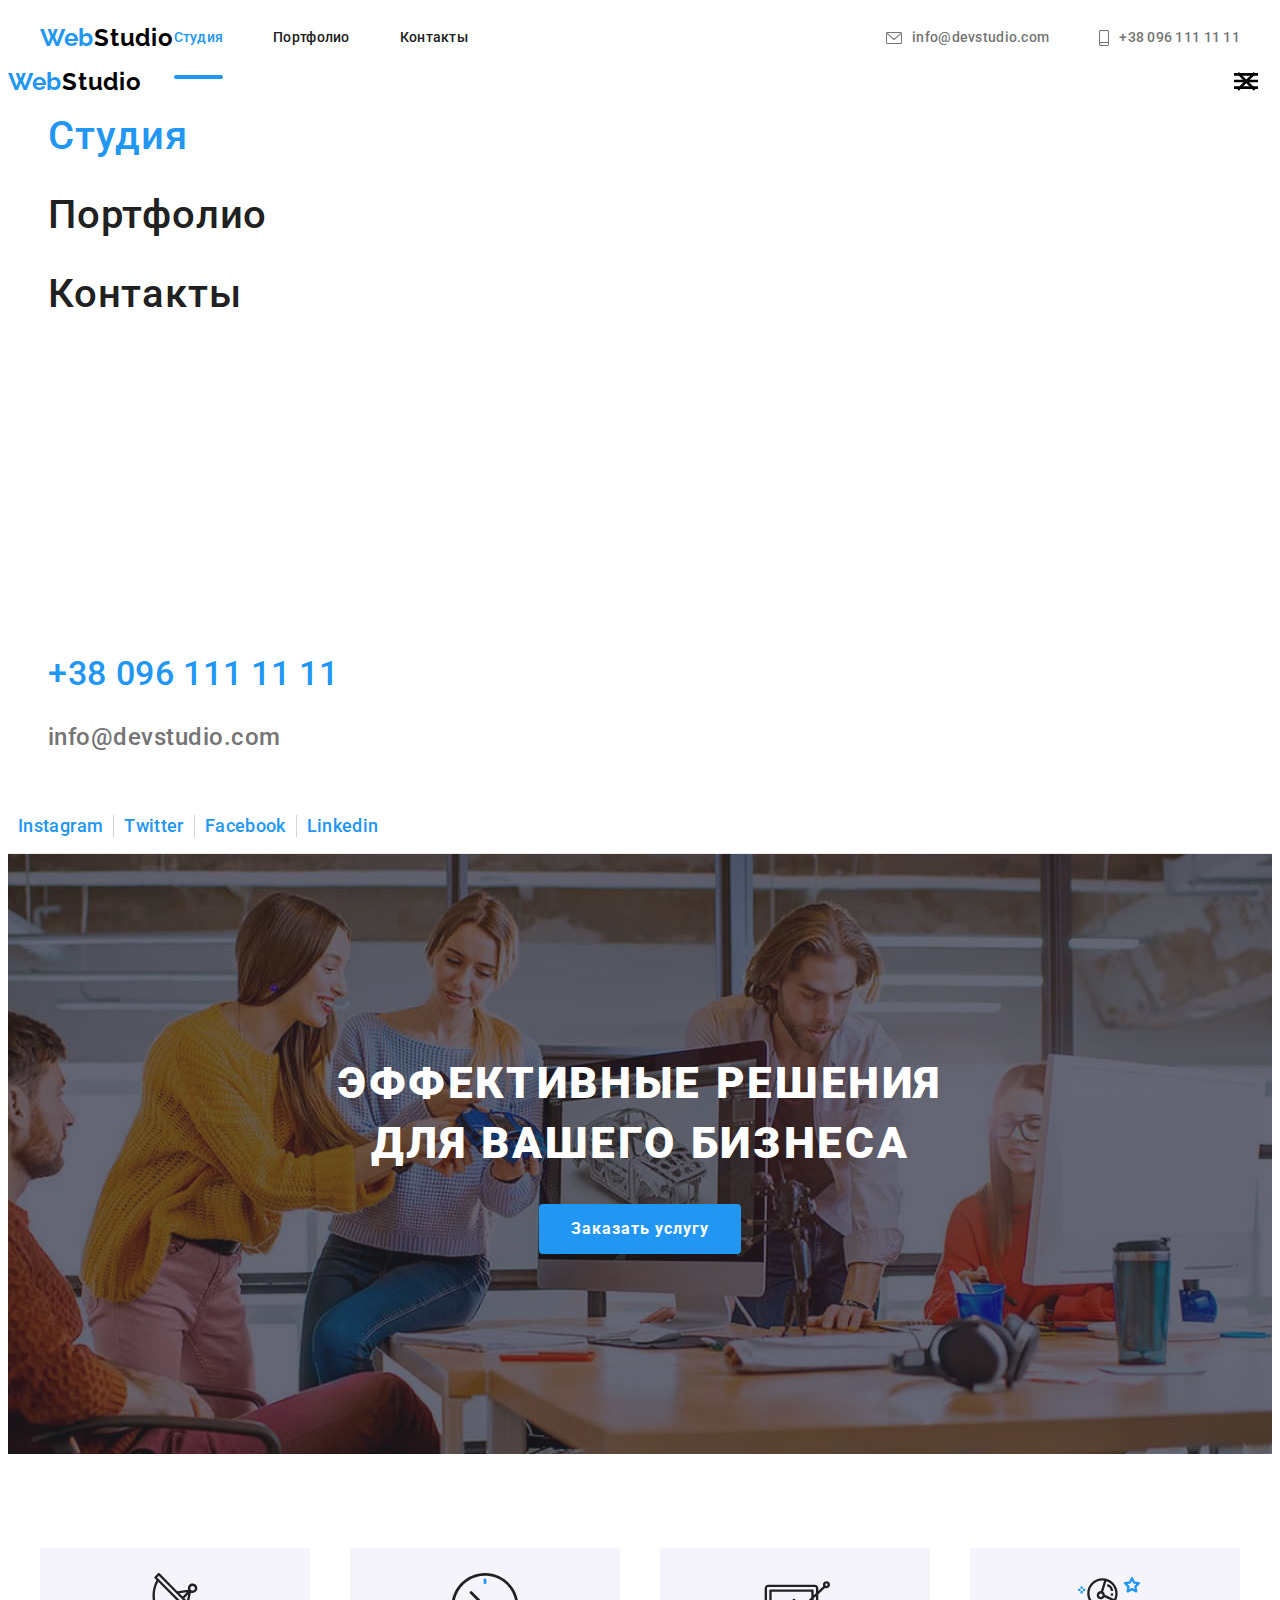
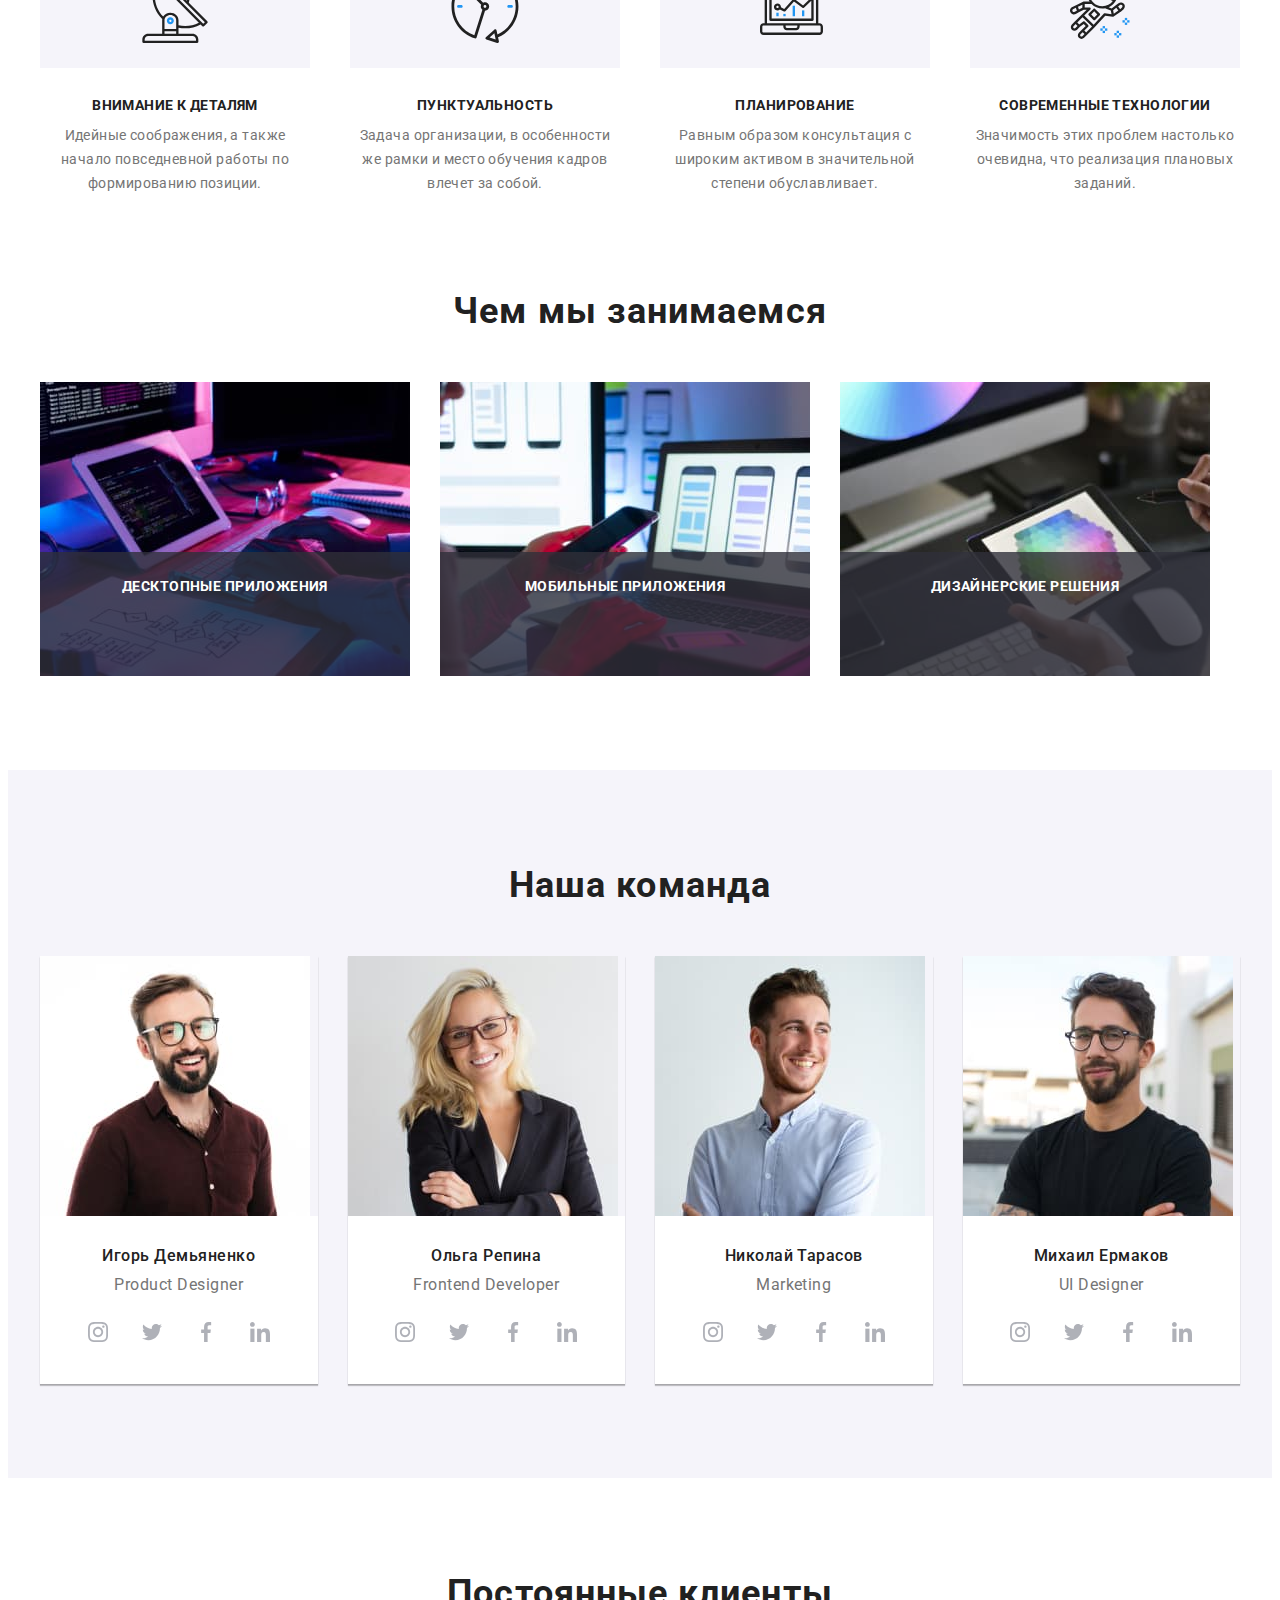
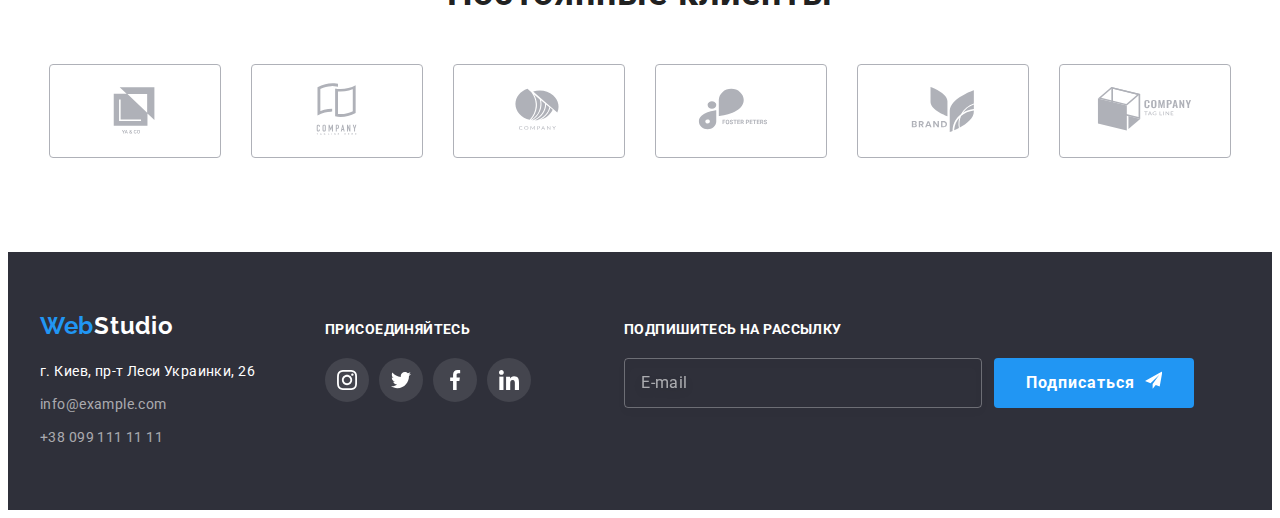
==== index.html @ 6a5a4534 "pravki" ====
<!DOCTYPE html>
<html lang="ru">

<head>
  <meta charset="UTF-8">
  <meta http-equiv="X-UA-Compatible" content="IE=edge">
  <meta name="viewport" content="width=device-width, initial-scale=1.0">
  <title>Document</title>
  <link rel="preconnect" href="https://fonts.googleapis.com">
  <link rel="preconnect" href="https://fonts.gstatic.com" crossorigin>
  <link href="https://fonts.googleapis.com/css2?family=Raleway:wght@700&family=Roboto:wght@400;500;700;900&display=swap"
    rel="stylesheet">
  <link rel="stylesheet" href="https://cdnjs.cloudflare.com/ajax/libs/modern-normalize/1.1.0/modern-normalize.min.css"
    integrity="sha512-wpPYUAdjBVSE4KJnH1VR1HeZfpl1ub8YT/NKx4PuQ5NmX2tKuGu6U/JRp5y+Y8XG2tV+wKQpNHVUX03MfMFn9Q=="
    crossorigin="anonymous" referrerpolicy="no-referrer" />
  <link rel="stylesheet" href="./css/main.min.css">
</head>

<body>
  <header>
    <div class="conteiner header-conteiner">
      <nav class="header-nav">
        <a class="logo" href="">Web<span class="logo--dark">Studio</span></a>
        <ul class="header-nav__list">
          <li><a class="header-nav__link header-nav__link--current" href="">Студия</a></li>
          <li><a class="header-nav__link" href="./portfolio.html">Портфолио</a></li>
          <li><a class="header-nav__link" href="">Контакты</a></li>
        </ul>
      </nav>
        <div class="header-contact">
          <ul class="header-contact__list">
            <li class="header-contact__item">
              <a class="header-contact__link" href="mailto:info@devstudio.com">
                <svg class="header-contact__icon" width= "16" height= "12">
                  <use href="./images/icons.svg#icon-envelope" width="16"></use>
                </svg>
                info@devstudio.com</a>
            </li>
            <li class="header-contact__item">       
              <a class="header-contact__link" href="+380961111111">
                <svg class="header-contact__icon" width="10" height="16">
                  <use href="./images/icons.svg#icon-smartphone"></use>
                </svg>
                +38 096 111 11 11</a>
            </li>
          </ul>
        </div>  
    </div>
    <div class="mobile-header">
      <a class="logo" href="">Web<span class="logo--dark">Studio</span></a>
      <button type="button" class="mobile-header__btn">
        <svg class="mobile-header__icon" width= "40" heigth= "40">
          <use href="./images/icons.svg#icon-menu_40px"></use>
          <use href="./images/icons.svg#icon-close_40px"></use>
        </svg>
      </button>
    </div>
    <div class="mobile-nav">
        <ul class="mobile-nav__list">
          <li><a class="mobile-nav__link mobile-nav__link--current" href="">Студия</a></li>
          <li><a class="mobile-nav__link" href="./portfolio.html">Портфолио</a></li>
          <li><a class="mobile-nav__link" href="">Контакты</a></li>
        </ul>
        <div class="mobile-header-contact">
          <ul class="mobile-header-contact__list">
            <li class="mobile-header-contact__item">
              <a class="mobile-header-contact__link--tel" href="+380961111111">
                +38 096 111 11 11</a>
            </li>
            <li class="mobile-header-contact__item">
              <a class="mobile-header-contact__link--mail" href="mailto:info@devstudio.com">
                info@devstudio.com</a>
            </li>
            
          </ul>
        </div>
        <div class="mobile-header-socials">
          <ul class="mobile-header-socials__list">
            <li class="mobile-header-socials__item">Instagram</li>
            <li class="mobile-header-socials__item">Twitter</li>
            <li class="mobile-header-socials__item">Facebook</li>
            <li class="mobile-header-socials__item">Linkedin</li>
          </ul>
        </div>
    </div>
    
  </header>
  
  <main>
    <section class="hero">
      <div class="conteiner hero-conteiner">
        <h1 class="hero-conteiner__titele">Эффективные решения<br /> для вашего бизнеса</h1>
        <button type="button" class="hero-conteiner__btn btn" data-modal-open>Заказать услугу</button>
      </div>
    </section>
    <section class="section features">
      <h2 class="title features__title">Наши главные особенности</h2>
      <div class="conteiner features-conteiner">  
        <ul class="features__list">
          <li class="features__item">
            <div class="features-wrap">
              <svg class="features-wrap__icon">
                <use href="./images/icons.svg#icon-antenna"></use>
              </svg>
            </div>
            <h3 class="features-wrap__title">Внимание к деталям</h3>
            <p class="features-wrap__text">Идейные соображения, а также начало повседневной работы по формированию позиции.
            </p>
          </li>
          <li class="features__item">
            <div class="features-wrap">
              <svg class="features-wrap__icon">
                <use href="./images/icons.svg#icon-clock"></use>
              </svg>
            </div>
            <h3 class="features-wrap__title">Пунктуальность</h3>
            <p class="features-wrap__text">Задача организации, в особенности же рамки и место обучения кадров влечет за
              собой.</p>
          </li>
          <li class="features__item">
            <div class="features-wrap">
              <svg class="features-wrap__icon">
                <use href="./images/icons.svg#icon-diagram"></use>
              </svg>
            </div>
            <h3 class="features-wrap__title">Планирование</h3>
            <p class="features-wrap__text">Равным образом консультация с широким активом в значительной степени
              обуславливает.</p>
          </li>
          <li class="features__item">
            <div class="features-wrap">
              <svg class="features-wrap__icon">
                <use href="./images/icons.svg#icon-astronaut"></use>
              </svg>
            </div>
            <h3 class="features-wrap__title">Современные технологии</h3>
            <p class="features-wrap__text">Значимость этих проблем настолько очевидна, что реализация плановых заданий.</p>
          </li>
        </ul>
      </div>
    </section>
    <section class="section our-work">
      <div class="conteiner">
        <h2 class="our-work__title">Чем мы занимаемся</h2>
        <ul class="our-work__list">
          <li class="our-work__item">
            <div class="our-work__wrap">
              <img src="./images/What-are-we-doing1.jpg" alt="пишет код" width="370" height="294">
              <p class="our-work__text">десктопные приложения</p>
            </div>
          </li>
          <li class="our-work__item">
            <div class="our-work__wrap">
              <img src="./images/What-are-we-doing2.jpg" alt="сидит за ноутбуком с телефоном в руке" width="370"
                height="294">
              <p class="our-work__text">мобильные приложения</p>
            </div>
          </li>
          <li class="our-work__item">
            <div class="our-work__wrap">
              <img src="./images/What-are-we-doing3.jpg" alt="работает на планшете" width="370" height="294">
              <p class="our-work__text">дизайнерские решения</p>
            </div>
          </li>
        </ul>
      </div>
    </section>
    <section class="section our-team">
      <div class="conteiner">
        <h2 class="our-team__title">Наша команда</h2>
        <ul class="our-team__list">
          <li class="our-team__item">
            <img src="./images/our_team/igor.jpg" alt="фото игоря" width="270" height="260">
            <div class="our-team__card-text">
              <h3 class="our-team__name">Игорь Демьяненко</h3>
              <p lang="en" class="our-team__proffetions">Product Designer</p>
              <ul class="socials">
                <li class="socials__item">
                  <a href="" class="socials__link">
                    <svg class="socials__icon">
                      <use href="./images/icons.svg#icon-instagram"></use>
                    </svg>
                  </a>
                </li>
                <li class="socials__item">
                  <a href="" class="socials__link">
                    <svg class="socials__icon">
                      <use href="./images/icons.svg#icon-twitter"></use>
                    </svg>
                  </a>
                </li>
                <li class="socials__item">
                  <a href="" class="socials__link">
                    <svg class="socials__icon">
                      <use href="./images/icons.svg#icon-facebook"></use>
                    </svg>
                  </a>
                </li>
                <li class="socials__item">
                  <a href="" class="socials__link">
                    <svg class="socials__icon">
                      <use href="./images/icons.svg#icon-linkedin-1"></use>
                    </svg>
                  </a>
                </li>
              </ul>
            </div> 
          </li>
          <li class="our-team__item">
            <img src="./images/our_team/olga.jpg" alt="фото ольги" width="270" height="260">
            <div class="our-team__card-text">
              <h3 class="our-team__name">Ольга Репина</h3>
              <p lang="en" class="our-team__proffetions">Frontend Developer</p>
              <ul class="socials">
                <li class="socials__item">
                  <a href="" class="socials__link">
                    <svg class="socials__icon">
                      <use href="./images/icons.svg#icon-instagram"></use>
                    </svg>
                  </a>
                </li>
                <li class="socials__item">
                  <a href="" class="socials__link">
                    <svg class="socials__icon">
                      <use href="./images/icons.svg#icon-twitter"></use>
                    </svg>
                  </a>
                </li>
                <li class="socials__item">
                  <a href="" class="socials__link">
                    <svg class="socials__icon">
                      <use href="./images/icons.svg#icon-facebook"></use>
                    </svg>
                  </a>
                </li>
                <li class="socials__item">
                  <a href="" class="socials__link">
                    <svg class="socials__icon">
                      <use href="./images/icons.svg#icon-linkedin-1"></use>
                    </svg>
                  </a>
                </li>
              </ul>
            </div>      
          </li>
          <li class="our-team__item">
            <img src="./images/our_team/nikolay.jpg" alt="фото николая" width="270" height="260">
            <div class="our-team__card-text">
              <h3 class="our-team__name">Николай Тарасов</h3>
              <p lang="en" class="our-team__proffetions">Marketing</p>
              <ul class="socials">
                <li class="socials__item">
                  <a href="" class="socials__link">
                    <svg class="socials__icon">
                      <use href="./images/icons.svg#icon-instagram"></use>
                    </svg>
                  </a>
                </li>
                <li class="socials__item">
                  <a href="" class="socials__link">
                    <svg class="socials__icon">
                      <use href="./images/icons.svg#icon-twitter"></use>
                    </svg>
                  </a>
                </li>
                <li class="socials__item">
                  <a href="" class="socials__link">
                    <svg class="socials__icon">
                      <use href="./images/icons.svg#icon-facebook"></use>
                    </svg>
                  </a>
                </li>
                <li class="socials__item">
                  <a href="" class="socials__link">
                    <svg class="socials__icon">
                      <use href="./images/icons.svg#icon-linkedin-1"></use>
                    </svg>
                  </a>
                </li>
              </ul>
            </div>           
          </li>
          <li class="our-team__item">
            <img src="./images/our_team/mihail.jpg" alt="фото михаила" width="270" height="260">
            <div class="our-team__card-text"><h3 class="our-team__name">Михаил Ермаков</h3>
            <p lang="en" class="our-team__proffetions">UI Designer</p>
            <ul class="socials">
              <li class="socials__item">
                <a href="" class="socials__link">
                  <svg class="socials__icon">
                    <use href="./images/icons.svg#icon-instagram"></use>
                  </svg>
                </a>
              </li>
              <li class="socials__item">
                <a href="" class="socials__link">
                  <svg class="socials__icon">
                    <use href="./images/icons.svg#icon-twitter"></use>
                  </svg>
                </a>
              </li>
              <li class="socials__item">
                <a href="" class="socials__link">
                  <svg class="socials__icon">
                    <use href="./images/icons.svg#icon-facebook"></use>
                  </svg>
                </a>
              </li>
              <li class="socials__item">
                <a href="" class="socials__link">
                  <svg class="socials__icon">
                    <use href="./images/icons.svg#icon-linkedin-1"></use>
                  </svg>
                </a>
              </li>
            </ul>
          </div>
          </li>
        </ul>
      </div>
    </section>
    <section class="section clients">
      <div class="conteiner clients-conteiner">
        <h2 class="clients__title">Постоянные клиенты</h2>
        <ul class="clients__list">
          <li class="clients__item">
            <a href="" class="clients__link">              
                <svg class="clients__icon">
                  <use href="./images/icons.svg#icon-customer-1"></use>
                </svg>              
            </a>
          </li>
          <li class="clients__item">
            <a href="" class="clients__link">              
                <svg class="clients__icon">
                  <use href="./images/icons.svg#icon-customer-2"></use>
                </svg>             
            </a>
          </li>
          <li class="clients__item">
            <a href="" class="clients__link">             
                <svg class="clients__icon">
                  <use href="./images/icons.svg#icon-customer-3"></use>
                </svg>             
            </a>
          </li>
          <li class="clients__item">
            <a href="" class="clients__link">              
                <svg class="clients__icon">
                  <use href="./images/icons.svg#icon-customer-4"></use>
                </svg>            
            </a>
          </li>
          <li class="clients__item">
            <a href="" class="clients__link">            
                <svg class="clients__icon">
                  <use href="./images/icons.svg#icon-customer-5"></use>
                </svg>             
            </a>
          </li>
          <li class="clients__item">
            <a href="" class="clients__link">            
                <svg class="clients__icon">
                  <use href="./images/icons.svg#icon-customer-6"></use>
                </svg>
            </a>
          </li>
        </ul>
      </div>
    </section>
  </main>
  <footer>
    <div class="conteiner footer-conteiner">
      <div class="footer-nav">
        <a class="logo" href="">Web<span class="logo--light">Studio</span></a>
        <address class="address">
          <ul class="address__list">
            <li><a class="address__link" href="https://goo.gl/maps/uUomb9TQHdd4bi6o7">г. Киев, пр-т Леси Украинки, 26</a>
            </li>
            <li><a class="address__contact-link" href="mailto:info@example.com">info@example.com</a></li>
            <li><a class="address__contact-link" href="+380991111111">+38 099 111 11 11</a></li>
          </ul>
        </address>
      </div>
      <div class="socials-wrap">
        <p class="footer-title">присоединяйтесь</p>
        <ul class="socials socials--dark">
          <li class="socials__item">
            <a href="" class="socials__link socials__link--dark">
              <svg class="socials__icon">
                <use href="./images/icons.svg#icon-instagram"></use>
              </svg>
            </a>
          </li>
          <li class="socials__item">
            <a href="" class="socials__link socials__link--dark">
              <svg class="socials__icon">
                <use href="./images/icons.svg#icon-twitter"></use>
              </svg>
            </a>
          </li>
          <li class="socials__item">
            <a href="" class="socials__link socials__link--dark">
              <svg class="socials__icon">
                <use href="./images/icons.svg#icon-facebook"></use>
              </svg>
            </a>
          </li>
          <li class="socials__item">
            <a href="" class="socials__link socials__link--dark">
              <svg class="socials__icon">
                <use href="./images/icons.svg#icon-linkedin-1"></use>
              </svg>
            </a>
          </li>
        </ul>
      </div>
      <form class="footer-form">
        <div class="footer-form__field">
          <label for="user-footer-email" class="footer-form__title footer-title">подпишитесь на рассылку</label>
          <input type="email" name="user-footer-email" id="user-footer-email" class="footer-form__input" placeholder="E-mail">
        </div>
        <button type="submit" class="footer-btn btn">
          <span class="footer-btn__title">Подписаться</span>
          <svg class="footer-btn__icon" width= "24" height= "24">
            <use href="./images/icons.svg#icon-icon-send"></use>
          </svg>
        </button>
      </form>
    </div>
  </footer>
  <div class="backdrop is-hidden" data-modal>
    <div class="modal">
      <button class="button modal-close" data-modal-close>
        <svg class="modal-close__icon" width= "18" height= "18">
          <use href="./images/icons.svg#icon-close"></use>
        </svg>
      </button>
      <form class="modal-form">
        <p class="modal-form__title">Оставьте свои данные, мы вам перезвоним</p>
        <ul class="modal-form__list">
          <li class="modal-form__item">
            <label  for="user-name" class="modal-form__label">Имя</label>
            <div class="modal-form__wrap">
              <input type="text" name="user-name" id="user-name" class="modal-form__input">
              <svg class="modal-form__icon" width="18" height="18">
                <use href="./images/icons.svg#icon-person-black-18dp-1"></use>
              </svg>
            </div>
          </li>
          <li class="modal-form__item">
            <label for="user-tel" class="modal-form__label">Телефон</label>
            <div class="modal-form__wrap">
            <input type="tel" name="user-tel" id="user-tel" class="modal-form__input">
            <svg class="modal-form__icon" width="18" height="18">
              <use href="./images/icons.svg#icon-phone-black-18dp-1"></use>
            </svg>
            </div>
          </li>
          <li class="modal-form__item">
            <label for="user-email" class="modal-form__label">Почта</label>
            <div class="modal-form__wrap">
            <input type="email" name="user-email" id="user-email" class="modal-form__input">
            <svg class="modal-form__icon" width="18" height="18">
              <use href="./images/icons.svg#icon-email-black-18dp-1"></use>
            </svg>
            </div>
          </li>
        </ul>
        <label class="modal-form__label modal-form__coment">
          Комментарий
          <textarea name="form-coment" class="modal-form__text" placeholder="Введите текст"></textarea>
        </label>
        <div class="modal-checkbox">
          <input type="checkbox" class="modal-checkbox__check" id="modal-check" name="modal-check">
          <label for="modal-check" class="modal-checkbox__label">
            <span>
              <svg class="modal-checkbox__icon" width="16" height="15">
                <use href="./images/icons.svg#icon-check"></use>
              </svg>
            </span>
            Соглашаюсь с рассылкой и принимаю 
              <a href="" class="modal-checkbox__link">Условия договора</a>
          </label>
        </div>
        <button type="submit" class="modal-btn btn">Отправить</button>
      </form>
    </div>
  </div>
  <script src="./js/modal.js"></script>
</body>

</html>
---- css/main.min.css ----
:root{--body-backgr-color: #ffffff;--basic-text-color: #757575;--secondary-text-color: #ffffff;--main-title-color: #ffffff;--basic-title-color: #212121;--secondary-titele-color: #000000;--accent-color: #2196f3;--header-link-color: #212121;--header-hover-color: #2196f3;--header-logo-color: #000000;--header-contact-color: #757575;--header-backgr-color: #ffffff;--btn-color: #f5f4fa;--btn-text-color: #212121;--btn--backgr-color: #2196f3;--secondary-btn-color: #ffffff;--footer-logo-accent-color: #ffffff;--footer-backgr-color: #2f303a;--footer-address-color: #ffffff;--footer-contact-color: rgba(255, 255, 255, 0.6);--hero-backgr-color: #2f303a;--our-team-backgr-color: #f5f4fa;--our-team-cards-backgr-color: #ffffff;--primary--link-color: #ffffff;--features-icon-bg-color: #f5f4fa;--clients-color: #afb1b8;--cubic: cubic-bezier(0.4, 0, 0.2, 1);--anim-duration: 250ms;--modal-bg-color: #ffffff}p,h1,h2,h3,h4,h5,h6{margin:0}ul{margin:0;padding:0}button{cursor:pointer}img{display:block}ul{list-style:none}a{text-decoration:none}body{font-family:"Roboto", sans-serif;font-size:14px;letter-spacing:00.03em;color:var(--basic-text-color);background-color:var(--body-backgr-color)}.section{padding-top:94px;padding-bottom:94px}.conteiner{width:1200px;padding-left:15px;padding-right:15px;margin:0 auto;text-align:center}header{background-color:var(--header-backgr-color);padding-top:16px;padding-bottom:16px;border-bottom:1px solid #ececec}@media screen and (min-widht: 768px){header{padding-top:26px;padding-bottom:26px}}@media screen and (min-widht: 1200px){header{padding-top:24px;padding-bottom:25px}}.header-conteiner{display:flex;align-items:center;justify-content:space-between}@media screen and (max-width: 767px){.header-conteiner{display:none}}.header-nav{display:flex}.header-contact{display:flex}.header-contact__list{display:flex}.header-nav__list{display:flex;align-items:center}.header-nav__list :not(:last-child){margin-right:50px}.header-nav__link{font-style:inherit;font-weight:500;font-size:14px;line-height:1.14;letter-spacing:.02em;vertical-align:Top;color:var(--header-link-color);transition:color var(--anim-duration) var(--cubic)}.header-nav__link:hover,.header-nav__link:focus{color:var(--header-hover-color)}.header-nav__link--current{position:relative;color:var(--accent-color)}.header-nav__link--current::after{content:"";position:absolute;left:0;bottom:-34px;width:100%;height:4px;border-radius:2px;background-color:var(--accent-color)}.header-contact__list :not(:last-child){margin-right:50px}.header-contact__item{color:var(--header-contact-color)}.header-contact__item:focus,.header-contact__item:hover{color:var(--header-hover-color)}.header-contact__link{display:flex;align-items:center;justify-content:center;cursor:pointer;font-style:inherit;font-weight:500;font-size:14px;line-height:1.14;letter-spacing:.02em;color:inherit;transition:color var(--anim-duration) var(--cubic)}.header-contact__link+.header-contact__link{margin-right:50px}.header-contact__icon{margin-right:10px;fill:currentColor}.btn{min-width:200px;height:50px;border-radius:4px;border:none;padding:10px 32px;text-align:center;font-family:inherit;font-weight:700;font-size:16px;line-height:1.87;display:flex;letter-spacing:0.06em;color:var(--secondary-btn-color);background-color:var(--btn--backgr-color);cursor:pointer}.hero{align-items:center;text-align:center;background-color:var(--hero-backgr-color);background-image:linear-gradient(rgba(47,48,58,0.4), rgba(47,48,58,0.4)),url(../images/hero-bg.jpg);background-repeat:no-repeat;background-position:center;background-size:cover;padding-top:200px;padding-bottom:200px;max-width:1600px;height:auto;margin:0 auto}.hero-conteiner__titele{font-weight:900;font-size:44px;line-height:1.36;letter-spacing:.06em;text-transform:uppercase;color:var(--main-title-color);margin-bottom:30px}.hero-conteiner__btn{margin:0 auto}.features-conteiner{padding-bottom:0}.features-wrap{width:270px;height:120px;display:flex;align-items:center;justify-content:center;margin-bottom:30px;background-color:var(--features-icon-bg-color)}.features-wrap__icon{width:70px;height:70px}.features__title{display:none}.features__list{display:flex;justify-content:space-between}.features__item{width:270px}.features__item:not(:last-child){margin-right:30px}.conteiner .features-wrap__title{font-weight:700;font-size:14px;line-height:1.14;letter-spacing:.03em;text-transform:uppercase;color:var(--basic-title-color);margin-bottom:10px}.features-wrap__text{font-size:14px;line-height:1.71;letter-spacing:.03em;color:var(--basic-text-color)}.our-work{padding-top:0}@media screen and (max-width: 1199px){.our-work{display:none}}.our-work__list{display:flex}.our-work__item+.our-work__item{margin-left:30px}.our-work__wrap{position:relative}.our-work__text{position:absolute;bottom:0;width:100%;min-height:70px;padding:27px 0;text-align:center;background-color:rgba(47,48,58,0.8);font-weight:700;font-size:14px;line-height:1.14;letter-spacing:.03em;text-transform:uppercase;color:var(--secondary-text-color)}.our-work__title{font-weight:700;font-size:36px;line-height:1.17;letter-spacing:.03em;text-align:center;color:var(--basic-title-color);margin-bottom:50px}.our-team{background-color:var(--our-team-backgr-color)}.our-team__title{font-weight:700;font-size:36px;line-height:1.17;letter-spacing:.03em;text-align:center;color:var(--basic-title-color);margin-bottom:50px}.our-team__list{display:flex}.our-team__item{flex-basis:calc((100% - 90px) / 4);box-shadow:0 2px 1px 0 rgba(0,0,0,0.2),0 1px 1px 0 rgba(0,0,0,0.14)}.our-team__item:not(:last-child){margin-right:30px}.our-team__name{font-weight:500;font-size:16px;line-height:1.19;letter-spacing:.03em;text-align:center;color:var(--basic-title-color);margin-bottom:10px}.our-team__proffetions{margin-bottom:16px;font-size:16px;line-height:1.19;letter-spacing:.03em;text-align:center;color:var(--basic-text-color)}.our-team__card-text{background-color:var(--our-team-cards-backgr-color);padding-top:30px;padding-bottom:30px}.socials{display:flex;justify-content:center}.socials__link{width:44px;height:44px;color:#afb1b8;border-radius:50%;display:flex;align-items:center;justify-content:center;transition:color var(--anim-duration) var(--cubic),background-color var(--anim-duration) var(--cubic)}.socials__link:focus,.socials__link:hover{color:var(--primary--link-color);background-color:var(--accent-color)}.socials__item+.socials__item{margin-left:10px}.socials__icon{width:20px;height:20px;fill:currentColor}.socials--dark{width:206px;height:80px;margin-right:93px}.socials__link--dark{color:var(--footer-address-color);background-color:rgba(255,255,255,0.1)}.clients-conteiner{text-align:center}.clients__title{margin-bottom:50px;font-family:Roboto;font-style:normal;font-weight:700;font-size:36px;line-height:1.17;letter-spacing:.03em;text-align:center;color:var(--basic-title-color)}.clients__list{display:flex;justify-content:center;align-items:center}.clients__item{width:170px;height:92px;border:1px solid var(--clients-color);border-radius:4px;display:flex;justify-content:center;align-items:center;color:var(--clients-color);transition:color var(--anim-duration) var(--cubic),border var(--anim-duration) var(--cubic)}.clients__item+.clients__item{margin-left:30px}.clients__item:focus,.clients__item:hover{color:var(--accent-color);border:1px solid var(--accent-color)}.clients__link{color:inherit}.clients__icon{width:106px;height:60px;fill:currentColor}footer{background:var(--footer-backgr-color);padding-top:60px;padding-bottom:60px}.footer-conteiner{display:flex;align-items:baseline;text-align:start}.footer-nav{margin-right:70px}.address{margin-top:20px;font-style:normal}.address__contact-link{display:inline-block;margin-top:9px;font-style:inherit;font-size:14px;line-height:1.71;letter-spacing:.03em;color:var(--footer-contact-color)}.address__link{font-family:inherit;font-style:normal;font-size:14px;line-height:1.71;letter-spacing:.03em;color:var(--footer-address-color)}.footer-title{margin-bottom:20px;font-weight:700;font-size:14px;line-height:1.14;letter-spacing:.03em;text-transform:uppercase;color:var(--footer-address-color)}.footer-form{display:flex;width:570px;height:86px}.footer-form__field{margin-right:12px}.footer-form__title{display:block}.footer-form__input{width:358px;height:50px;padding-left:16px;border:1px solid rgba(255,255,255,0.3);box-sizing:border-box;filter:drop-shadow(0px 4px 4px rgba(0,0,0,0.15));border-radius:4px;color:var(--secondary-text-color);background-color:inherit}.footer-form__input::placeholder{font-family:Roboto;font-style:normal;font-weight:400;font-size:16px;line-height:1.25;letter-spacing:.03em;color:rgba(255,255,255,0.6)}.footer-btn{margin-top:36px}.footer-btn__title{margin-right:10px}.portfolio__title{display:none}.portfolio-filtr{display:flex;justify-content:center;margin-right:-8px;margin-bottom:50px}.portfolio-filtr__btn{margin-right:8px;padding:6px 22px;border-radius:4px;border:none;font-style:inherit;font-weight:500;font-size:16px;line-height:1.62;letter-spacing:.03em;text-align:center;color:var(--btn-text-color);background-color:var(--btn-color);cursor:pointer;transition:color var(--anim-duration) var(--cubic),background-color var(--anim-duration) var(--cubic),box-shadow var(--anim-duration) var(--cubic)}.portfolio-filtr__btn:focus,.portfolio-filtr__btn:hover{color:var(--secondary-btn-color);background-color:var(--accent-color);box-shadow:0 2px 2px 0 rgba(0,0,0,0.12),0 1px 2px 0 rgba(0,0,0,0.08)}.portfolio-list{display:flex;flex-wrap:wrap;margin-bottom:-30px;width:inherit}.portfolio-card{width:calc(100% / 3 - 30px);margin-right:30px;margin-bottom:30px}.portfolio-card:nth-child(3n){margin-right:0}.portfolio-card:focus .portfolio-card__overlay-text,.portfolio-card:hover .portfolio-card__overlay-text{transform:translateY(0)}.portfolio-card__img{display:block;transition:box-shadow var(--anim-duration) var(--cubic)}.portfolio-card__img:hover,.portfolio-card__img:focus{box-shadow:0 4px 4px 0 rgba(0,0,0,0.25)}.portfolio-card__overlay{position:relative;overflow:hidden}.portfolio-card__overlay-text{position:absolute;top:0;left:0;transform:translateY(100%);transition:transform var(--anim-duration) var(--cubic);width:100%;height:100%;padding:63px 24px;font-size:18px;line-height:1.56;letter-spacing:.03em;color:var(--secondary-text-color);background-color:rgba(33,150,243,0.9)}.portfolio-card__text{padding:20px 24px;border-left:1px solid #eeeeee;border-right:1px solid #eeeeee;border-bottom:1px solid #eeeeee}.portfolio-card__title{display:inline-block;font-weight:700;font-size:18px;line-height:2;letter-spacing:.06em;color:var(--basic-title-color);margin-bottom:4px}.portfolio-card__filtrvalue{font-size:16px;line-height:1.87;letter-spacing:.03em;color:var(--basic-text-color)}.backdrop{position:fixed;top:0;transition:transform var(--anim-duration) var(--cubic),opacity var(--anim-duration) var(--cubic),visibility var(--anim-duration) var(--cubic);width:100vw;height:100vh;background-color:rgba(0,0,0,0.2)}.backdrop.is-hidden .modal{transform:translate(-50%, -50%) scale(1.2);opacity:0}.modal{position:absolute;top:50%;left:50%;transform:translate(-50%, -50%) scale(1);padding:40px;opacity:1;width:528px;background-color:var(--modal-bg-color);border-radius:4px;text-shadow:0 1px 3px 0 rgba(0,0,0,0.12),0 4px 4px 0 rgba(0,0,0,0.25)}.modal-close{position:absolute;top:8px;right:8px;display:flex;width:30px;height:30px;align-items:center;border-radius:50%;border:1px solid rgba(0,0,0,0.1);background-color:transparent}.is-hidden{opacity:0;pointer-events:none;visibility:hidden}.modal-form{display:flex;flex-direction:column;width:100%;align-items:center;transition:background-color 2000ms var(--cubic);transition:border-color 2000ms var(--cubic)}.modal-form__title{margin-bottom:12px;font-weight:700;font-size:20px;line-height:1.15;letter-spacing:.03em;color:var(--basic-title-color)}.modal-form__item{display:flex;flex-direction:column;margin-bottom:10px;width:448px}.modal-form__label{margin-bottom:4px;font-size:12px;line-height:1.17;letter-spacing:.01em;color:#757575}.modal-form__wrap{position:relative}.modal-form__input{outline:none;width:100%;height:40px;padding-left:42px;border:1px solid rgba(33,33,33,0.2);border-radius:4px;transition:border-color var(--anim-duration) var(--cubic)}.modal-form__input:focus{border:1px solid var(--accent-color)}.modal-form__icon{position:absolute;top:50%;left:12px;transform:translateY(-50%);transition:fill var(--anim-duration) var(--cubic)}.modal-form__input:focus+.modal-form__icon{fill:var(--accent-color)}.modal-form__coment{display:flex;flex-direction:column;margin-bottom:20px;width:100%;height:138px;resize:none}.modal-form__text{height:100%;resize:none;outline:none;padding:12px 16px;margin-top:4px;border:1px solid rgba(33,33,33,0.2);border-radius:4px;font-size:12px;line-height:1.17;letter-spacing:.01em;color:var(--basic-text-color);transition:border-color var(--anim-duration) var(--cubic)}.modal-form__text::placeholder{color:rgba(117,117,117,0.5)}.modal-form__text:focus{border-color:var(--accent-color)}.modal-checkbox__check{position:absolute;width:1px;height:1px;margin:-1px;border:0;padding:0;clip:rect(0 0 0 0);overflow:hidden}.modal-checkbox__label{display:flex;align-items:center;margin-bottom:30px;font-size:14px;line-height:1.71;letter-spacing:.03em;color:var(--basic-text-color)}.modal-checkbox__check:checked+.modal-checkbox__label{fill:var(--primary--link-color)}.modal-checkbox__label span{width:16px;height:15px;border:2px solid #212121;border-radius:2px;margin-right:8px;display:flex;align-items:center;justify-content:center}.modal-checkbox__check:checked+.modal-checkbox__label span{background-color:var(--accent-color)}.modal-checkbox__label span .modal-checkbox__icon{fill:transparent}.modal-checkbox__check:checked+.modal-checkbox__label span .modal-checkbox__icon{fill:var(--primary--link-color)}.modal-checkbox__link{text-decoration:underline;color:var(--accent-color);margin-left:5px}.modal-btn{padding-left:56px;transition:background-color var(--anim-duration) var(--cubic);transition:box-shadow var(--anim-duration) var(--cubic)}.modal-btn:hover,.modal-btn:focus{background-color:#188ce8;box-shadow:0px 4px 4px rgba(0,0,0,0.15)}.logo{display:block;font-family:"Raleway";font-weight:700;font-size:24px;line-height:1.17;letter-spacing:.03em;color:var(--accent-color)}.logo--dark{color:var(--header-logo-color)}@media screen and (min-widht: 480px){.logo--dark{margin-right:88px}}.logo--light{color:var(--footer-logo-accent-color)}@media screen and (min-widht: 768px){.logo{margin-right:93px;font-weight:700;font-size:26px;line-height:1.19;letter-spacing:.03em}}.mobile-header{display:flex;align-items:center;justify-content:space-between;height:60px}.mobile-header__btn{background-color:inherit;border:none}.mobile-nav__list{margin-bottom:306px}.mobile-nav__link{display:inline-block;margin-left:40px;margin-bottom:32px;text-align:center;font-weight:500;font-size:40px;line-height:1.18;letter-spacing:.02em;color:var(--header-link-color);transition:color var(--anim-duration) var(--cubic)}.mobile-nav__link:focus,.mobile-nav__link:hover{color:var(--header-hover-color)}.mobile-nav__link--current{color:var(--header-hover-color)}.mobile-header-contact__list{margin-left:40px;margin-bottom:64px}.mobile-header-contact__item+.mobile-header-contact__item{margin-top:32px}.mobile-header-contact__link--tel{font-weight:500;font-size:34px;line-height:1.05;letter-spacing:.02em;color:var(--header-hover-color)}.mobile-header-contact__link--mail{font-weight:500;font-size:24px;line-height:1.17;letter-spacing:.02em;color:var(--header-contact-color)}.mobile-header-socials__list{display:flex}.mobile-header-socials__item{padding:0 10px;font-weight:500;font-size:18px;line-height:1.22;letter-spacing:.02em;color:var(--header-hover-color)}.mobile-header-socials__item+.mobile-header-socials__item{border-left:1px solid rgba(33,33,33,0.2)}
/*# sourceMappingURL=main.min.css.map */
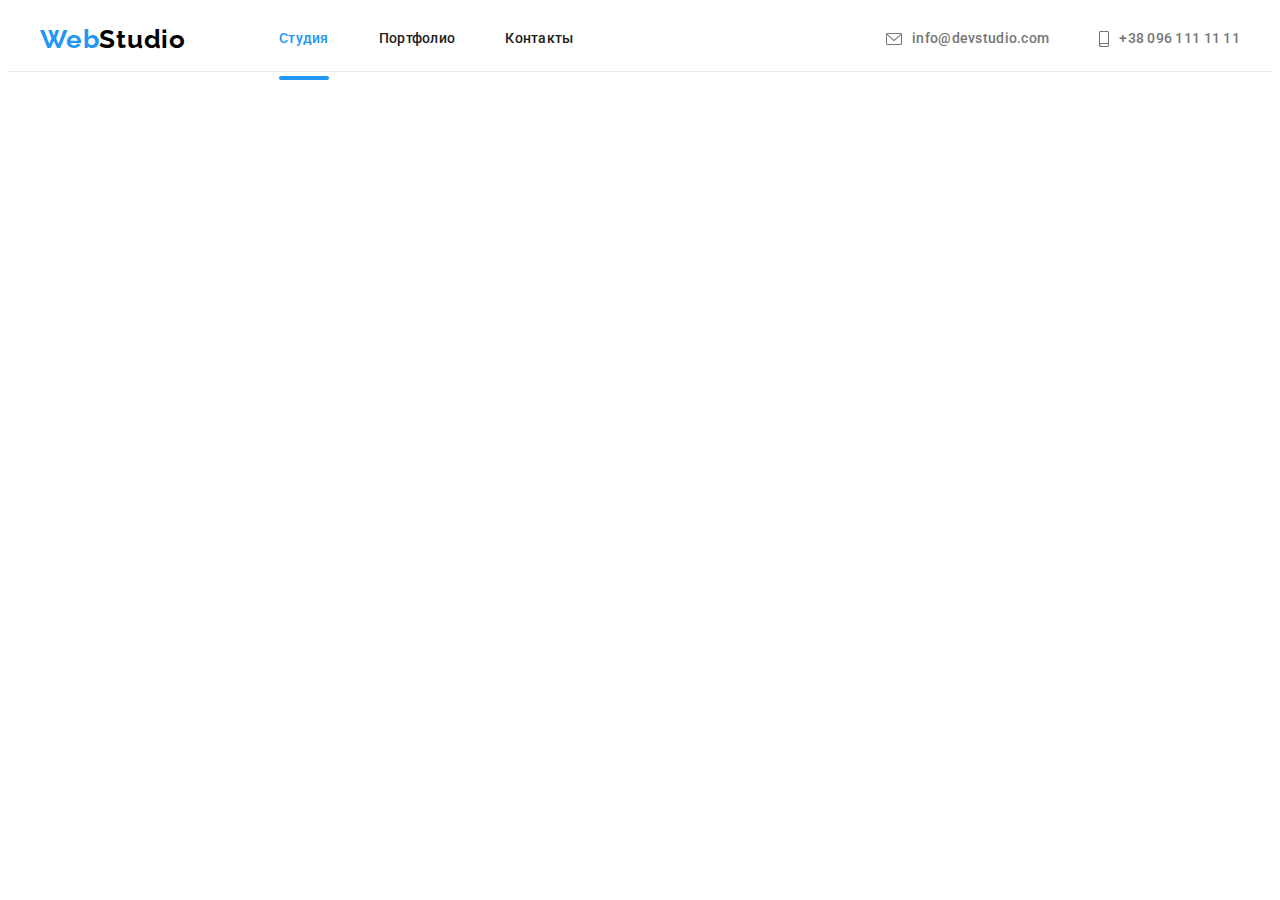
==== commit 8052f872: "images" ====
--- a/index.html
+++ b/index.html
@@ -17,7 +17,7 @@
 </head>
 
 <body>
-  <header>
+   <header>
     <div class="conteiner header-conteiner">
       <nav class="header-nav">
         <a class="logo" href="">Web<span class="logo--dark">Studio</span></a>
@@ -46,16 +46,15 @@
           </ul>
         </div>  
     </div>
-    <div class="mobile-header">
+    <div class="conteiner mobile-header">
       <a class="logo" href="">Web<span class="logo--dark">Studio</span></a>
-      <button type="button" class="mobile-header__btn">
-        <svg class="mobile-header__icon" width= "40" heigth= "40">
-          <use href="./images/icons.svg#icon-menu_40px"></use>
-          <use href="./images/icons.svg#icon-close_40px"></use>
+      <button type="button" class="mobile-header__btn is-open" aria-expanded="false" data-menu-btn>
+        <svg class="mobile-header__icon" width="40" height="40" aria-label="Переключатель мобильного меню">
+          <use class="mobile-header__icon-menu" href="./images/icons.svg#icon-menu_40px"></use>
+          <use class="mobile-header__icon-close" href="./images/icons.svg#icon-close_40px"></use>
         </svg>
       </button>
-    </div>
-    <div class="mobile-nav">
+      <div class="mobile-nav">
         <ul class="mobile-nav__list">
           <li><a class="mobile-nav__link mobile-nav__link--current" href="">Студия</a></li>
           <li><a class="mobile-nav__link" href="./portfolio.html">Портфолио</a></li>
@@ -71,7 +70,7 @@
               <a class="mobile-header-contact__link--mail" href="mailto:info@devstudio.com">
                 info@devstudio.com</a>
             </li>
-            
+      
           </ul>
         </div>
         <div class="mobile-header-socials">
@@ -82,24 +81,24 @@
             <li class="mobile-header-socials__item">Linkedin</li>
           </ul>
         </div>
+      </div>
     </div>
-    
   </header>
   
   <main>
-    <section class="hero">
+    <!-- <section class="hero">
       <div class="conteiner hero-conteiner">
-        <h1 class="hero-conteiner__titele">Эффективные решения<br /> для вашего бизнеса</h1>
+        <h1 class="hero-conteiner__titele">Эффективные решения<br/> для вашего бизнеса</h1>
         <button type="button" class="hero-conteiner__btn btn" data-modal-open>Заказать услугу</button>
       </div>
-    </section>
-    <section class="section features">
+    </section> -->
+    <!-- <section class="section features">
       <h2 class="title features__title">Наши главные особенности</h2>
       <div class="conteiner features-conteiner">  
         <ul class="features__list">
           <li class="features__item">
             <div class="features-wrap">
-              <svg class="features-wrap__icon">
+              <svg class="features-wrap__icon" width="70" height="70">
                 <use href="./images/icons.svg#icon-antenna"></use>
               </svg>
             </div>
@@ -109,7 +108,7 @@
           </li>
           <li class="features__item">
             <div class="features-wrap">
-              <svg class="features-wrap__icon">
+              <svg class="features-wrap__icon" width="70" height="70">
                 <use href="./images/icons.svg#icon-clock"></use>
               </svg>
             </div>
@@ -119,7 +118,7 @@
           </li>
           <li class="features__item">
             <div class="features-wrap">
-              <svg class="features-wrap__icon">
+              <svg class="features-wrap__icon" width="70" height="70">
                 <use href="./images/icons.svg#icon-diagram"></use>
               </svg>
             </div>
@@ -129,7 +128,7 @@
           </li>
           <li class="features__item">
             <div class="features-wrap">
-              <svg class="features-wrap__icon">
+              <svg class="features-wrap__icon" width="70" height="70">
                 <use href="./images/icons.svg#icon-astronaut"></use>
               </svg>
             </div>
@@ -138,39 +137,51 @@
           </li>
         </ul>
       </div>
-    </section>
-    <section class="section our-work">
+    </section> -->
+    <!-- <section class="section our-work">
       <div class="conteiner">
         <h2 class="our-work__title">Чем мы занимаемся</h2>
         <ul class="our-work__list">
           <li class="our-work__item">
             <div class="our-work__wrap">
-              <img src="./images/What-are-we-doing1.jpg" alt="пишет код" width="370" height="294">
+              <img 
+              srcset="./images/What-are-we-doing1.jpg 1x, ./images/What-are-we-doing1-2x.jpg 2x"
+              src="./images/What-are-we-doing1.jpg" alt="пишет код" width="370" height="294">
               <p class="our-work__text">десктопные приложения</p>
             </div>
           </li>
           <li class="our-work__item">
             <div class="our-work__wrap">
-              <img src="./images/What-are-we-doing2.jpg" alt="сидит за ноутбуком с телефоном в руке" width="370"
+              <img 
+              srcset="./images/What-are-we-doing2.jpg 1x, ./images/What-are-we-doing2-2x.jpg 2x"
+              src="./images/What-are-we-doing2.jpg" alt="сидит за ноутбуком с телефоном в руке" width="370"
                 height="294">
               <p class="our-work__text">мобильные приложения</p>
             </div>
           </li>
           <li class="our-work__item">
             <div class="our-work__wrap">
-              <img src="./images/What-are-we-doing3.jpg" alt="работает на планшете" width="370" height="294">
+              <img 
+              srcset="./images/What-are-we-doing3.jpg 1x, ./images/What-are-we-doing3-2x.jpg 2x"
+              src="./images/What-are-we-doing3.jpg" alt="работает на планшете" width="370" height="294">
               <p class="our-work__text">дизайнерские решения</p>
             </div>
           </li>
         </ul>
       </div>
-    </section>
-    <section class="section our-team">
+    </section> -->
+    <!-- <section class="section our-team">
       <div class="conteiner">
         <h2 class="our-team__title">Наша команда</h2>
         <ul class="our-team__list">
           <li class="our-team__item">
-            <img src="./images/our_team/igor.jpg" alt="фото игоря" width="270" height="260">
+            <picture>
+              <source srcset="./images/our_team/igor.jpg 1x, ./images/our_team/igor-2x.jpg 2x"
+                media="(min-width: 1200px)">
+              <source srcset="./images/our_team/igor-tab.jpg 1x, ./images/our_team/igor-tab-2x.jpg 2x" media="(min-width: 768px)">
+              <source srcset="./images/our_team/igor-mob.jpg 1x, ./images/our_team/igor-mob-2x.jpg 2x" media="(min-width: 320px)">
+              <img class="our-team__img" src="./images/our_team/igor.jpg" alt="фото игоря">
+            </picture>
             <div class="our-team__card-text">
               <h3 class="our-team__name">Игорь Демьяненко</h3>
               <p lang="en" class="our-team__proffetions">Product Designer</p>
@@ -207,7 +218,14 @@
             </div> 
           </li>
           <li class="our-team__item">
-            <img src="./images/our_team/olga.jpg" alt="фото ольги" width="270" height="260">
+            <picture>
+              <source srcset="./images/our_team/olga.jpg 1x, ./images/our_team/olga-2x.jpg 2x"
+                media="(min-width: 1200px">
+              <source srcset="./images/our_team/olga-tab.jpg 1x, ./images/our_team/olga-tab-2x.jpg 2x" media="(min-width: 768px">
+              <source srcset="./images/our_team/olga-mob.jpg 1x, ./images/our_team/olga-mob-2x.jpg 2x" media="(min-width: 320px">
+              <img class="our-team__img" src="./images/our_team/olga.jpg" alt="фото ольги">
+            </picture>
+            
             <div class="our-team__card-text">
               <h3 class="our-team__name">Ольга Репина</h3>
               <p lang="en" class="our-team__proffetions">Frontend Developer</p>
@@ -244,7 +262,14 @@
             </div>      
           </li>
           <li class="our-team__item">
-            <img src="./images/our_team/nikolay.jpg" alt="фото николая" width="270" height="260">
+            <picture>
+              <source srcset="./images/our_team/nikolay.jpg 1x, ./images/our_team/nikolay-2x.jpg 2x"
+                media="(min-width: 1200px">
+              <source srcset="./images/our_team/nikolay-tab.jpg 1x, ./images/our_team/nikolay-tab-2x.jpg 2x" media="(min-width: 768px">
+              <source srcset="./images/our_team/nikolay-mob.jpg 1x, ./images/our_team/nikolay-mob-2x.jpg 2x" media="(min-width: 320px">
+              <img class="our-team__img" src="./images/our_team/nikolay.jpg" alt="фото николая">
+            </picture>
+            
             <div class="our-team__card-text">
               <h3 class="our-team__name">Николай Тарасов</h3>
               <p lang="en" class="our-team__proffetions">Marketing</p>
@@ -281,7 +306,14 @@
             </div>           
           </li>
           <li class="our-team__item">
-            <img src="./images/our_team/mihail.jpg" alt="фото михаила" width="270" height="260">
+            <picture>
+              <source srcset="./images/our_team/mihail.jpg 1x, ./images/our_team/mihail-2x.jpg 2x"
+                media="(min-width: 1200px">
+              <source srcset="./images/our_team/mihail-tab.jpg 1x, ./images/our_team/mihail-tab-2x.jpg 2x" media="(min-width: 768px">
+              <source srcset="./images/our_team/mihail-mob.jpg 1x, ./images/our_team/mihail-mob-2x.jpg 2x" media="(min-width: 320px">
+              <img class="our-team__img" src="./images/our_team/mihail.jpg" alt="фото михаила">
+            </picture>
+            
             <div class="our-team__card-text"><h3 class="our-team__name">Михаил Ермаков</h3>
             <p lang="en" class="our-team__proffetions">UI Designer</p>
             <ul class="socials">
@@ -318,8 +350,8 @@
           </li>
         </ul>
       </div>
-    </section>
-    <section class="section clients">
+    </section> -->
+    <!-- <section class="section clients">
       <div class="conteiner clients-conteiner">
         <h2 class="clients__title">Постоянные клиенты</h2>
         <ul class="clients__list">
@@ -367,53 +399,55 @@
           </li>
         </ul>
       </div>
-    </section>
+    </section> -->
   </main>
-  <footer>
+  <!-- <footer>
     <div class="conteiner footer-conteiner">
-      <div class="footer-nav">
-        <a class="logo" href="">Web<span class="logo--light">Studio</span></a>
-        <address class="address">
-          <ul class="address__list">
-            <li><a class="address__link" href="https://goo.gl/maps/uUomb9TQHdd4bi6o7">г. Киев, пр-т Леси Украинки, 26</a>
-            </li>
-            <li><a class="address__contact-link" href="mailto:info@example.com">info@example.com</a></li>
-            <li><a class="address__contact-link" href="+380991111111">+38 099 111 11 11</a></li>
+      <div class="footer-tabl">
+        <div class="footer-nav">
+          <a class="logo" href="">Web<span class="logo--light">Studio</span></a>
+          <address class="address">
+            <ul class="address__list">
+              <li><a class="address__link" href="https://goo.gl/maps/uUomb9TQHdd4bi6o7">г. Киев, пр-т Леси Украинки, 26</a>
+              </li>
+              <li><a class="address__contact-link" href="mailto:info@example.com">info@example.com</a></li>
+              <li><a class="address__contact-link" href="+380991111111">+38 099 111 11 11</a></li>
+            </ul>
+          </address>
+        </div>
+        <div class="socials-wrap">
+          <p class="footer-title">присоединяйтесь</p>
+          <ul class="socials socials--dark">
+            <li class="socials__item">
+              <a href="" class="socials__link socials__link--dark">
+                <svg class="socials__icon">
+                  <use href="./images/icons.svg#icon-instagram"></use>
+                </svg>
+              </a>
+            </li>
+            <li class="socials__item">
+              <a href="" class="socials__link socials__link--dark">
+                <svg class="socials__icon">
+                  <use href="./images/icons.svg#icon-twitter"></use>
+                </svg>
+              </a>
+            </li>
+            <li class="socials__item">
+              <a href="" class="socials__link socials__link--dark">
+                <svg class="socials__icon">
+                  <use href="./images/icons.svg#icon-facebook"></use>
+                </svg>
+              </a>
+            </li>
+            <li class="socials__item">
+              <a href="" class="socials__link socials__link--dark">
+                <svg class="socials__icon">
+                  <use href="./images/icons.svg#icon-linkedin-1"></use>
+                </svg>
+              </a>
+            </li>
           </ul>
-        </address>
-      </div>
-      <div class="socials-wrap">
-        <p class="footer-title">присоединяйтесь</p>
-        <ul class="socials socials--dark">
-          <li class="socials__item">
-            <a href="" class="socials__link socials__link--dark">
-              <svg class="socials__icon">
-                <use href="./images/icons.svg#icon-instagram"></use>
-              </svg>
-            </a>
-          </li>
-          <li class="socials__item">
-            <a href="" class="socials__link socials__link--dark">
-              <svg class="socials__icon">
-                <use href="./images/icons.svg#icon-twitter"></use>
-              </svg>
-            </a>
-          </li>
-          <li class="socials__item">
-            <a href="" class="socials__link socials__link--dark">
-              <svg class="socials__icon">
-                <use href="./images/icons.svg#icon-facebook"></use>
-              </svg>
-            </a>
-          </li>
-          <li class="socials__item">
-            <a href="" class="socials__link socials__link--dark">
-              <svg class="socials__icon">
-                <use href="./images/icons.svg#icon-linkedin-1"></use>
-              </svg>
-            </a>
-          </li>
-        </ul>
+        </div>
       </div>
       <form class="footer-form">
         <div class="footer-form__field">
@@ -428,8 +462,8 @@
         </button>
       </form>
     </div>
-  </footer>
-  <div class="backdrop is-hidden" data-modal>
+  </footer> -->
+  <!-- <div class="backdrop is-hidden" data-modal>
     <div class="modal">
       <button class="button modal-close" data-modal-close>
         <svg class="modal-close__icon" width= "18" height= "18">
@@ -486,8 +520,9 @@
         <button type="submit" class="modal-btn btn">Отправить</button>
       </form>
     </div>
-  </div>
-  <script src="./js/modal.js"></script>
+  </div> -->
+  <!-- <script src="./js/modal.js"></script> -->
+  <script src="./js/menu.js"></script>
 </body>
 
 </html>--- a/css/main.min.css
+++ b/css/main.min.css
@@ -1,2 +1,2 @@
-:root{--body-backgr-color: #ffffff;--basic-text-color: #757575;--secondary-text-color: #ffffff;--main-title-color: #ffffff;--basic-title-color: #212121;--secondary-titele-color: #000000;--accent-color: #2196f3;--header-link-color: #212121;--header-hover-color: #2196f3;--header-logo-color: #000000;--header-contact-color: #757575;--header-backgr-color: #ffffff;--btn-color: #f5f4fa;--btn-text-color: #212121;--btn--backgr-color: #2196f3;--secondary-btn-color: #ffffff;--footer-logo-accent-color: #ffffff;--footer-backgr-color: #2f303a;--footer-address-color: #ffffff;--footer-contact-color: rgba(255, 255, 255, 0.6);--hero-backgr-color: #2f303a;--our-team-backgr-color: #f5f4fa;--our-team-cards-backgr-color: #ffffff;--primary--link-color: #ffffff;--features-icon-bg-color: #f5f4fa;--clients-color: #afb1b8;--cubic: cubic-bezier(0.4, 0, 0.2, 1);--anim-duration: 250ms;--modal-bg-color: #ffffff}p,h1,h2,h3,h4,h5,h6{margin:0}ul{margin:0;padding:0}button{cursor:pointer}img{display:block}ul{list-style:none}a{text-decoration:none}body{font-family:"Roboto", sans-serif;font-size:14px;letter-spacing:00.03em;color:var(--basic-text-color);background-color:var(--body-backgr-color)}.section{padding-top:94px;padding-bottom:94px}.conteiner{width:1200px;padding-left:15px;padding-right:15px;margin:0 auto;text-align:center}header{background-color:var(--header-backgr-color);padding-top:16px;padding-bottom:16px;border-bottom:1px solid #ececec}@media screen and (min-widht: 768px){header{padding-top:26px;padding-bottom:26px}}@media screen and (min-widht: 1200px){header{padding-top:24px;padding-bottom:25px}}.header-conteiner{display:flex;align-items:center;justify-content:space-between}@media screen and (max-width: 767px){.header-conteiner{display:none}}.header-nav{display:flex}.header-contact{display:flex}.header-contact__list{display:flex}.header-nav__list{display:flex;align-items:center}.header-nav__list :not(:last-child){margin-right:50px}.header-nav__link{font-style:inherit;font-weight:500;font-size:14px;line-height:1.14;letter-spacing:.02em;vertical-align:Top;color:var(--header-link-color);transition:color var(--anim-duration) var(--cubic)}.header-nav__link:hover,.header-nav__link:focus{color:var(--header-hover-color)}.header-nav__link--current{position:relative;color:var(--accent-color)}.header-nav__link--current::after{content:"";position:absolute;left:0;bottom:-34px;width:100%;height:4px;border-radius:2px;background-color:var(--accent-color)}.header-contact__list :not(:last-child){margin-right:50px}.header-contact__item{color:var(--header-contact-color)}.header-contact__item:focus,.header-contact__item:hover{color:var(--header-hover-color)}.header-contact__link{display:flex;align-items:center;justify-content:center;cursor:pointer;font-style:inherit;font-weight:500;font-size:14px;line-height:1.14;letter-spacing:.02em;color:inherit;transition:color var(--anim-duration) var(--cubic)}.header-contact__link+.header-contact__link{margin-right:50px}.header-contact__icon{margin-right:10px;fill:currentColor}.btn{min-width:200px;height:50px;border-radius:4px;border:none;padding:10px 32px;text-align:center;font-family:inherit;font-weight:700;font-size:16px;line-height:1.87;display:flex;letter-spacing:0.06em;color:var(--secondary-btn-color);background-color:var(--btn--backgr-color);cursor:pointer}.hero{align-items:center;text-align:center;background-color:var(--hero-backgr-color);background-image:linear-gradient(rgba(47,48,58,0.4), rgba(47,48,58,0.4)),url(../images/hero-bg.jpg);background-repeat:no-repeat;background-position:center;background-size:cover;padding-top:200px;padding-bottom:200px;max-width:1600px;height:auto;margin:0 auto}.hero-conteiner__titele{font-weight:900;font-size:44px;line-height:1.36;letter-spacing:.06em;text-transform:uppercase;color:var(--main-title-color);margin-bottom:30px}.hero-conteiner__btn{margin:0 auto}.features-conteiner{padding-bottom:0}.features-wrap{width:270px;height:120px;display:flex;align-items:center;justify-content:center;margin-bottom:30px;background-color:var(--features-icon-bg-color)}.features-wrap__icon{width:70px;height:70px}.features__title{display:none}.features__list{display:flex;justify-content:space-between}.features__item{width:270px}.features__item:not(:last-child){margin-right:30px}.conteiner .features-wrap__title{font-weight:700;font-size:14px;line-height:1.14;letter-spacing:.03em;text-transform:uppercase;color:var(--basic-title-color);margin-bottom:10px}.features-wrap__text{font-size:14px;line-height:1.71;letter-spacing:.03em;color:var(--basic-text-color)}.our-work{padding-top:0}@media screen and (max-width: 1199px){.our-work{display:none}}.our-work__list{display:flex}.our-work__item+.our-work__item{margin-left:30px}.our-work__wrap{position:relative}.our-work__text{position:absolute;bottom:0;width:100%;min-height:70px;padding:27px 0;text-align:center;background-color:rgba(47,48,58,0.8);font-weight:700;font-size:14px;line-height:1.14;letter-spacing:.03em;text-transform:uppercase;color:var(--secondary-text-color)}.our-work__title{font-weight:700;font-size:36px;line-height:1.17;letter-spacing:.03em;text-align:center;color:var(--basic-title-color);margin-bottom:50px}.our-team{background-color:var(--our-team-backgr-color)}.our-team__title{font-weight:700;font-size:36px;line-height:1.17;letter-spacing:.03em;text-align:center;color:var(--basic-title-color);margin-bottom:50px}.our-team__list{display:flex}.our-team__item{flex-basis:calc((100% - 90px) / 4);box-shadow:0 2px 1px 0 rgba(0,0,0,0.2),0 1px 1px 0 rgba(0,0,0,0.14)}.our-team__item:not(:last-child){margin-right:30px}.our-team__name{font-weight:500;font-size:16px;line-height:1.19;letter-spacing:.03em;text-align:center;color:var(--basic-title-color);margin-bottom:10px}.our-team__proffetions{margin-bottom:16px;font-size:16px;line-height:1.19;letter-spacing:.03em;text-align:center;color:var(--basic-text-color)}.our-team__card-text{background-color:var(--our-team-cards-backgr-color);padding-top:30px;padding-bottom:30px}.socials{display:flex;justify-content:center}.socials__link{width:44px;height:44px;color:#afb1b8;border-radius:50%;display:flex;align-items:center;justify-content:center;transition:color var(--anim-duration) var(--cubic),background-color var(--anim-duration) var(--cubic)}.socials__link:focus,.socials__link:hover{color:var(--primary--link-color);background-color:var(--accent-color)}.socials__item+.socials__item{margin-left:10px}.socials__icon{width:20px;height:20px;fill:currentColor}.socials--dark{width:206px;height:80px;margin-right:93px}.socials__link--dark{color:var(--footer-address-color);background-color:rgba(255,255,255,0.1)}.clients-conteiner{text-align:center}.clients__title{margin-bottom:50px;font-family:Roboto;font-style:normal;font-weight:700;font-size:36px;line-height:1.17;letter-spacing:.03em;text-align:center;color:var(--basic-title-color)}.clients__list{display:flex;justify-content:center;align-items:center}.clients__item{width:170px;height:92px;border:1px solid var(--clients-color);border-radius:4px;display:flex;justify-content:center;align-items:center;color:var(--clients-color);transition:color var(--anim-duration) var(--cubic),border var(--anim-duration) var(--cubic)}.clients__item+.clients__item{margin-left:30px}.clients__item:focus,.clients__item:hover{color:var(--accent-color);border:1px solid var(--accent-color)}.clients__link{color:inherit}.clients__icon{width:106px;height:60px;fill:currentColor}footer{background:var(--footer-backgr-color);padding-top:60px;padding-bottom:60px}.footer-conteiner{display:flex;align-items:baseline;text-align:start}.footer-nav{margin-right:70px}.address{margin-top:20px;font-style:normal}.address__contact-link{display:inline-block;margin-top:9px;font-style:inherit;font-size:14px;line-height:1.71;letter-spacing:.03em;color:var(--footer-contact-color)}.address__link{font-family:inherit;font-style:normal;font-size:14px;line-height:1.71;letter-spacing:.03em;color:var(--footer-address-color)}.footer-title{margin-bottom:20px;font-weight:700;font-size:14px;line-height:1.14;letter-spacing:.03em;text-transform:uppercase;color:var(--footer-address-color)}.footer-form{display:flex;width:570px;height:86px}.footer-form__field{margin-right:12px}.footer-form__title{display:block}.footer-form__input{width:358px;height:50px;padding-left:16px;border:1px solid rgba(255,255,255,0.3);box-sizing:border-box;filter:drop-shadow(0px 4px 4px rgba(0,0,0,0.15));border-radius:4px;color:var(--secondary-text-color);background-color:inherit}.footer-form__input::placeholder{font-family:Roboto;font-style:normal;font-weight:400;font-size:16px;line-height:1.25;letter-spacing:.03em;color:rgba(255,255,255,0.6)}.footer-btn{margin-top:36px}.footer-btn__title{margin-right:10px}.portfolio__title{display:none}.portfolio-filtr{display:flex;justify-content:center;margin-right:-8px;margin-bottom:50px}.portfolio-filtr__btn{margin-right:8px;padding:6px 22px;border-radius:4px;border:none;font-style:inherit;font-weight:500;font-size:16px;line-height:1.62;letter-spacing:.03em;text-align:center;color:var(--btn-text-color);background-color:var(--btn-color);cursor:pointer;transition:color var(--anim-duration) var(--cubic),background-color var(--anim-duration) var(--cubic),box-shadow var(--anim-duration) var(--cubic)}.portfolio-filtr__btn:focus,.portfolio-filtr__btn:hover{color:var(--secondary-btn-color);background-color:var(--accent-color);box-shadow:0 2px 2px 0 rgba(0,0,0,0.12),0 1px 2px 0 rgba(0,0,0,0.08)}.portfolio-list{display:flex;flex-wrap:wrap;margin-bottom:-30px;width:inherit}.portfolio-card{width:calc(100% / 3 - 30px);margin-right:30px;margin-bottom:30px}.portfolio-card:nth-child(3n){margin-right:0}.portfolio-card:focus .portfolio-card__overlay-text,.portfolio-card:hover .portfolio-card__overlay-text{transform:translateY(0)}.portfolio-card__img{display:block;transition:box-shadow var(--anim-duration) var(--cubic)}.portfolio-card__img:hover,.portfolio-card__img:focus{box-shadow:0 4px 4px 0 rgba(0,0,0,0.25)}.portfolio-card__overlay{position:relative;overflow:hidden}.portfolio-card__overlay-text{position:absolute;top:0;left:0;transform:translateY(100%);transition:transform var(--anim-duration) var(--cubic);width:100%;height:100%;padding:63px 24px;font-size:18px;line-height:1.56;letter-spacing:.03em;color:var(--secondary-text-color);background-color:rgba(33,150,243,0.9)}.portfolio-card__text{padding:20px 24px;border-left:1px solid #eeeeee;border-right:1px solid #eeeeee;border-bottom:1px solid #eeeeee}.portfolio-card__title{display:inline-block;font-weight:700;font-size:18px;line-height:2;letter-spacing:.06em;color:var(--basic-title-color);margin-bottom:4px}.portfolio-card__filtrvalue{font-size:16px;line-height:1.87;letter-spacing:.03em;color:var(--basic-text-color)}.backdrop{position:fixed;top:0;transition:transform var(--anim-duration) var(--cubic),opacity var(--anim-duration) var(--cubic),visibility var(--anim-duration) var(--cubic);width:100vw;height:100vh;background-color:rgba(0,0,0,0.2)}.backdrop.is-hidden .modal{transform:translate(-50%, -50%) scale(1.2);opacity:0}.modal{position:absolute;top:50%;left:50%;transform:translate(-50%, -50%) scale(1);padding:40px;opacity:1;width:528px;background-color:var(--modal-bg-color);border-radius:4px;text-shadow:0 1px 3px 0 rgba(0,0,0,0.12),0 4px 4px 0 rgba(0,0,0,0.25)}.modal-close{position:absolute;top:8px;right:8px;display:flex;width:30px;height:30px;align-items:center;border-radius:50%;border:1px solid rgba(0,0,0,0.1);background-color:transparent}.is-hidden{opacity:0;pointer-events:none;visibility:hidden}.modal-form{display:flex;flex-direction:column;width:100%;align-items:center;transition:background-color 2000ms var(--cubic);transition:border-color 2000ms var(--cubic)}.modal-form__title{margin-bottom:12px;font-weight:700;font-size:20px;line-height:1.15;letter-spacing:.03em;color:var(--basic-title-color)}.modal-form__item{display:flex;flex-direction:column;margin-bottom:10px;width:448px}.modal-form__label{margin-bottom:4px;font-size:12px;line-height:1.17;letter-spacing:.01em;color:#757575}.modal-form__wrap{position:relative}.modal-form__input{outline:none;width:100%;height:40px;padding-left:42px;border:1px solid rgba(33,33,33,0.2);border-radius:4px;transition:border-color var(--anim-duration) var(--cubic)}.modal-form__input:focus{border:1px solid var(--accent-color)}.modal-form__icon{position:absolute;top:50%;left:12px;transform:translateY(-50%);transition:fill var(--anim-duration) var(--cubic)}.modal-form__input:focus+.modal-form__icon{fill:var(--accent-color)}.modal-form__coment{display:flex;flex-direction:column;margin-bottom:20px;width:100%;height:138px;resize:none}.modal-form__text{height:100%;resize:none;outline:none;padding:12px 16px;margin-top:4px;border:1px solid rgba(33,33,33,0.2);border-radius:4px;font-size:12px;line-height:1.17;letter-spacing:.01em;color:var(--basic-text-color);transition:border-color var(--anim-duration) var(--cubic)}.modal-form__text::placeholder{color:rgba(117,117,117,0.5)}.modal-form__text:focus{border-color:var(--accent-color)}.modal-checkbox__check{position:absolute;width:1px;height:1px;margin:-1px;border:0;padding:0;clip:rect(0 0 0 0);overflow:hidden}.modal-checkbox__label{display:flex;align-items:center;margin-bottom:30px;font-size:14px;line-height:1.71;letter-spacing:.03em;color:var(--basic-text-color)}.modal-checkbox__check:checked+.modal-checkbox__label{fill:var(--primary--link-color)}.modal-checkbox__label span{width:16px;height:15px;border:2px solid #212121;border-radius:2px;margin-right:8px;display:flex;align-items:center;justify-content:center}.modal-checkbox__check:checked+.modal-checkbox__label span{background-color:var(--accent-color)}.modal-checkbox__label span .modal-checkbox__icon{fill:transparent}.modal-checkbox__check:checked+.modal-checkbox__label span .modal-checkbox__icon{fill:var(--primary--link-color)}.modal-checkbox__link{text-decoration:underline;color:var(--accent-color);margin-left:5px}.modal-btn{padding-left:56px;transition:background-color var(--anim-duration) var(--cubic);transition:box-shadow var(--anim-duration) var(--cubic)}.modal-btn:hover,.modal-btn:focus{background-color:#188ce8;box-shadow:0px 4px 4px rgba(0,0,0,0.15)}.logo{display:block;font-family:"Raleway";font-weight:700;font-size:24px;line-height:1.17;letter-spacing:.03em;color:var(--accent-color)}.logo--dark{color:var(--header-logo-color)}@media screen and (min-widht: 480px){.logo--dark{margin-right:88px}}.logo--light{color:var(--footer-logo-accent-color)}@media screen and (min-widht: 768px){.logo{margin-right:93px;font-weight:700;font-size:26px;line-height:1.19;letter-spacing:.03em}}.mobile-header{display:flex;align-items:center;justify-content:space-between;height:60px}.mobile-header__btn{background-color:inherit;border:none}.mobile-nav__list{margin-bottom:306px}.mobile-nav__link{display:inline-block;margin-left:40px;margin-bottom:32px;text-align:center;font-weight:500;font-size:40px;line-height:1.18;letter-spacing:.02em;color:var(--header-link-color);transition:color var(--anim-duration) var(--cubic)}.mobile-nav__link:focus,.mobile-nav__link:hover{color:var(--header-hover-color)}.mobile-nav__link--current{color:var(--header-hover-color)}.mobile-header-contact__list{margin-left:40px;margin-bottom:64px}.mobile-header-contact__item+.mobile-header-contact__item{margin-top:32px}.mobile-header-contact__link--tel{font-weight:500;font-size:34px;line-height:1.05;letter-spacing:.02em;color:var(--header-hover-color)}.mobile-header-contact__link--mail{font-weight:500;font-size:24px;line-height:1.17;letter-spacing:.02em;color:var(--header-contact-color)}.mobile-header-socials__list{display:flex}.mobile-header-socials__item{padding:0 10px;font-weight:500;font-size:18px;line-height:1.22;letter-spacing:.02em;color:var(--header-hover-color)}.mobile-header-socials__item+.mobile-header-socials__item{border-left:1px solid rgba(33,33,33,0.2)}
+:root{--body-backgr-color: #ffffff;--basic-text-color: #757575;--secondary-text-color: #ffffff;--main-title-color: #ffffff;--basic-title-color: #212121;--secondary-titele-color: #000000;--accent-color: #2196f3;--header-link-color: #212121;--header-hover-color: #2196f3;--header-logo-color: #000000;--header-contact-color: #757575;--header-backgr-color: #ffffff;--btn-color: #f5f4fa;--btn-text-color: #212121;--btn--backgr-color: #2196f3;--secondary-btn-color: #ffffff;--footer-logo-accent-color: #ffffff;--footer-backgr-color: #2f303a;--footer-address-color: #ffffff;--footer-contact-color: rgba(255, 255, 255, 0.6);--hero-backgr-color: #2f303a;--our-team-backgr-color: #f5f4fa;--our-team-cards-backgr-color: #ffffff;--primary--link-color: #ffffff;--features-icon-bg-color: #f5f4fa;--clients-color: #afb1b8;--cubic: cubic-bezier(0.4, 0, 0.2, 1);--anim-duration: 250ms;--modal-bg-color: #ffffff}p,h1,h2,h3,h4,h5,h6{margin:0}ul{margin:0;padding:0}button{cursor:pointer}img{display:block}ul{list-style:none}a{text-decoration:none}body{font-family:"Roboto", sans-serif;font-size:14px;letter-spacing:00.03em;color:var(--basic-text-color);background-color:var(--body-backgr-color)}.section{padding-top:60px;padding-bottom:60px}@media screen and (min-width: 1200px){padding-top:94px;padding-bottom:94px}.conteiner{width:100%;padding-left:15px;padding-right:15px;margin:0 auto;text-align:center}@media screen and (min-width: 480px){.conteiner{width:480px}}@media screen and (min-width: 768px){.conteiner{width:768px}}@media screen and (min-width: 1200px){.conteiner{width:1200px}}header{background-color:var(--header-backgr-color);padding-top:16px;padding-bottom:16px;border-bottom:1px solid #ececec}@media screen and (min-widht: 768px){header{padding-top:26px;padding-bottom:26px}}@media screen and (min-widht: 1200px){header{padding-top:24px;padding-bottom:25px}}.header-conteiner{display:flex;align-items:center;justify-content:space-between}@media screen and (max-width: 767px){.header-conteiner{display:none}}.header-nav{display:flex}.header-contact{display:flex}.header-contact__list{display:flex}.header-nav__list{display:flex;align-items:center;margin-left:88px}.header-nav__list :not(:last-child){margin-right:50px}@media screen and (min-width: 1200px){.header-nav__list{margin-left:93px}}.header-nav__link{font-style:inherit;font-weight:500;font-size:14px;line-height:1.14;letter-spacing:.02em;vertical-align:Top;color:var(--header-link-color);transition:color var(--anim-duration) var(--cubic)}.header-nav__link:hover,.header-nav__link:focus{color:var(--header-hover-color)}.header-nav__link--current{position:relative;color:var(--accent-color)}.header-nav__link--current::after{content:"";position:absolute;left:0;bottom:-34px;width:100%;height:4px;border-radius:2px;background-color:var(--accent-color)}.header-contact__list :not(:last-child){margin-right:50px}.header-contact__item{color:var(--header-contact-color)}.header-contact__item:focus,.header-contact__item:hover{color:var(--header-hover-color)}.header-contact__link{display:flex;align-items:center;justify-content:center;cursor:pointer;font-style:inherit;font-weight:500;font-size:14px;line-height:1.14;letter-spacing:.02em;color:inherit;transition:color var(--anim-duration) var(--cubic)}.header-contact__link+.header-contact__link{margin-right:50px}.header-contact__icon{margin-right:10px;fill:currentColor}.logo{display:block;font-family:"Raleway";font-weight:700;font-size:24px;line-height:1.17;letter-spacing:.03em;color:var(--accent-color)}@media screen and (min-width: 1200px){.logo{font-weight:700;font-size:26px;line-height:1.19;letter-spacing:.03em}}.logo--dark{color:var(--header-logo-color)}.logo--light{color:var(--footer-logo-accent-color)}.mobile-header{display:flex;align-items:center;justify-content:space-between;height:60px}@media screen and (min-width: 768px){.mobile-header{display:none}}.mobile-header__btn{display:inline-flex;margin:0;padding:0;background-color:transparent;border:none}.mobile-header__btn.is-open .mobile-header__icon-menu{display:none}.mobile-header__icon{transition:fill var(--anim-duration) var(--cubic)}.mobile-header__icon:focus,.mobile-header__icon:hover{fill:var(--accent-color)}.mobile-header__icon-close{display:none}.mobile-header__btn.is-open .mobile-header__icon-close{display:block}.mobile-nav{position:absolute;background-color:var(--header-backgr-color);width:100vw;height:100vh}.mobile-nav__list{margin-bottom:306px}.mobile-nav__link{display:inline-block;margin-left:40px;margin-bottom:32px;text-align:center;font-weight:500;font-size:40px;line-height:1.18;letter-spacing:.02em;color:var(--header-link-color);transition:color var(--anim-duration) var(--cubic)}.mobile-nav__link:focus,.mobile-nav__link:hover{color:var(--header-hover-color)}.mobile-nav__link--current{color:var(--header-hover-color)}.mobile-header-contact__list{margin-left:40px;margin-bottom:64px}.mobile-header-contact__item+.mobile-header-contact__item{margin-top:32px}.mobile-header-contact__link--tel{font-weight:500;font-size:34px;line-height:1.05;letter-spacing:.02em;color:var(--header-hover-color)}.mobile-header-contact__link--mail{font-weight:500;font-size:24px;line-height:1.17;letter-spacing:.02em;color:var(--header-contact-color)}.mobile-header-socials__list{display:flex}.mobile-header-socials__item{padding:0 10px;font-weight:500;font-size:18px;line-height:1.22;letter-spacing:.02em;color:var(--header-hover-color)}.mobile-header-socials__item+.mobile-header-socials__item{border-left:1px solid rgba(33,33,33,0.2)}.btn{min-width:200px;height:50px;border-radius:4px;border:none;padding:10px 32px;text-align:center;font-family:inherit;font-weight:700;font-size:16px;line-height:1.87;display:flex;letter-spacing:0.06em;color:var(--secondary-btn-color);background-color:var(--btn--backgr-color);cursor:pointer}.hero{align-items:center;text-align:center;background-color:var(--hero-backgr-color);background-image:linear-gradient(rgba(47,48,58,0.4), rgba(47,48,58,0.4)),url(../images/hero-bg-mob.jpg);background-repeat:no-repeat;background-position:center;background-size:cover;padding-top:118px;padding-bottom:118px;max-width:1600px;height:auto;margin:0 auto}@media (min-device-pixel-ratio: 2), (min-resolution: 192dpi), (min-resolution: 2dppx){.hero{background-image:linear-gradient(rgba(47,48,58,0.4), rgba(47,48,58,0.4)),url(../images/hero-bg-mob2x.jpg)}}@media screen and (min-width: 768px){.hero{background-image:linear-gradient(rgba(47,48,58,0.4), rgba(47,48,58,0.4)),url(../images/hero-bg-tab.jpg)}}@media screen and (min-width: 768px) and (min-device-pixel-ratio: 2), screen and (min-width: 768px) and (min-resolution: 192dpi), screen and (min-width: 768px) and (min-resolution: 2dppx){.hero{background-image:linear-gradient(rgba(47,48,58,0.4), rgba(47,48,58,0.4)),url(../images/hero-bg-tab2x.jpg)}}@media screen and (min-width: 1200px){.hero{padding-top:200px;padding-bottom:200px;background-image:linear-gradient(rgba(47,48,58,0.4), rgba(47,48,58,0.4)),url(../images/hero-bg.jpg)}}@media screen and (min-width: 1200px) and (min-device-pixel-ratio: 2), screen and (min-width: 1200px) and (min-resolution: 192dpi), screen and (min-width: 1200px) and (min-resolution: 2dppx){.hero{background-image:linear-gradient(rgba(47,48,58,0.4), rgba(47,48,58,0.4)),url(../images/hero-bg2x.jpg)}}.hero-conteiner__titele{font-weight:900;font-size:26px;line-height:1.62;letter-spacing:.06em;text-transform:uppercase;color:var(--main-title-color);margin-bottom:30px}@media screen and (min-width: 1200px){.hero-conteiner__titele{font-weight:900;font-size:44px;line-height:1.36;letter-spacing:.06em}}.hero-conteiner__btn{margin:0 auto}.features-conteiner{padding-bottom:0}.features__title{display:none}.features__list{margin-bottom:-30px}@media screen and (min-width: 768px){.features__list{display:flex;margin-right:-30px}}@media screen and (min-width: 768px) and (max-width: 1199px){.features__list{flex-wrap:wrap}}.features__item{margin-bottom:30px;margin-right:30px}@media screen and (min-width: 768px){.features__item{width:calc(100% / 2 - 30px)}}@media screen and (min-width: 1200px){.features__item{width:calc(100% / 4 - 30px)}}.features-wrap{width:100%;height:120px;display:flex;align-items:center;justify-content:center;margin-bottom:30px;background-color:var(--features-icon-bg-color)}.conteiner .features-wrap__title{font-weight:700;font-size:14px;line-height:1.14;letter-spacing:.03em;text-transform:uppercase;color:var(--basic-title-color);margin-bottom:10px}.features-wrap__text{font-size:14px;line-height:1.71;letter-spacing:.03em;color:var(--basic-text-color)}.our-work{padding-top:0}@media screen and (max-width: 1199px){.our-work{display:none}}.our-work__list{display:flex}.our-work__item+.our-work__item{margin-left:30px}.our-work__wrap{position:relative}.our-work__text{position:absolute;bottom:0;width:100%;min-height:70px;padding:27px 0;text-align:center;background-color:rgba(47,48,58,0.8);font-weight:700;font-size:14px;line-height:1.14;letter-spacing:.03em;text-transform:uppercase;color:var(--secondary-text-color)}.our-work__title{font-weight:700;font-size:36px;line-height:1.17;letter-spacing:.03em;text-align:center;color:var(--basic-title-color);margin-bottom:50px}.our-team{background-color:var(--our-team-backgr-color)}.our-team__title{font-weight:700;font-size:36px;line-height:1.17;letter-spacing:.03em;text-align:center;color:var(--basic-title-color);margin-bottom:50px}.our-team__list{margin-bottom:-30px}@media screen and (min-width: 768px){.our-team__list{display:flex}}@media screen and (min-width: 768px) and (max-width: 1199px){.our-team__list{flex-wrap:wrap;margin-right:-30px}}.our-team__item{width:100%;margin-bottom:30px;box-shadow:0 2px 1px 0 rgba(0,0,0,0.2),0 1px 1px 0 rgba(0,0,0,0.14)}@media screen and (min-width: 768px){.our-team__item{width:calc(100% / 2 - 30px);margin-right:30px}}@media screen and (min-width: 1200px){.our-team__item{width:calc(100% / 4 - 30px)}}.our-team__img{width:100%}.our-team__name{font-weight:500;font-size:16px;line-height:1.19;letter-spacing:.03em;text-align:center;color:var(--basic-title-color);margin-bottom:10px}.our-team__proffetions{margin-bottom:16px;font-size:16px;line-height:1.19;letter-spacing:.03em;text-align:center;color:var(--basic-text-color)}.our-team__card-text{background-color:var(--our-team-cards-backgr-color);padding-top:30px;padding-bottom:30px}.socials{display:flex;justify-content:center}.socials__link{width:44px;height:44px;color:#afb1b8;border-radius:50%;display:flex;align-items:center;justify-content:center;transition:color var(--anim-duration) var(--cubic),background-color var(--anim-duration) var(--cubic)}.socials__link:focus,.socials__link:hover{color:var(--primary--link-color);background-color:var(--accent-color)}.socials__item+.socials__item{margin-left:10px}.socials__icon{width:20px;height:20px;fill:currentColor}.socials--dark{margin:0 auto;width:206px;height:80px}.socials__link--dark{color:var(--footer-address-color);background-color:rgba(255,255,255,0.1)}.clients-conteiner{text-align:center}.clients__title{margin-bottom:30px;font-family:Roboto;font-style:normal;font-weight:700;font-size:28px;line-height:1.18;letter-spacing:.03em;text-align:center;color:var(--basic-title-color)}@media screen and (min-width: 1200px){.clients__title{font-size:36px;line-height:1.17;margin-bottom:50px}}.clients__list{display:flex;justify-content:center;align-items:center;flex-wrap:wrap;margin-right:-30px;margin-bottom:-30px}.clients__item{width:calc(100% / 2 - 30px);height:92px;margin-right:30px;margin-bottom:30px;border:1px solid var(--clients-color);border-radius:4px;display:flex;justify-content:center;align-items:center;color:var(--clients-color);transition:color var(--anim-duration) var(--cubic),border var(--anim-duration) var(--cubic)}.clients__item:focus,.clients__item:hover{color:var(--accent-color);border:1px solid var(--accent-color)}@media screen and (min-width: 768px){.clients__item{width:calc(100% / 3 - 30px)}}@media screen and (min-width: 1200px){.clients__item{width:calc(100% / 6 - 30px)}}.clients__link{color:inherit}.clients__icon{width:106px;height:60px;fill:currentColor}footer{background:var(--footer-backgr-color);padding-top:60px;padding-bottom:60px}.footer-conteiner{text-align:center}@media screen and (min-width: 1200px){.footer-conteiner{display:flex;align-items:baseline;text-align:left}}@media screen and (min-width: 1200px){.footer-nav{margin-right:70px}}@media screen and (min-width: 768px){.footer-tabl{display:flex;justify-content:space-between;margin-right:89px;margin-left:76px}}@media screen and (min-width: 1200px){.footer-tabl{margin-right:93px;margin-left:0}}.address{margin-top:20px;margin-bottom:60px;font-style:normal}.address__contact-link{display:inline-block;margin-top:8px;font-style:inherit;font-size:14px;line-height:1.71;letter-spacing:.03em;color:var(--footer-contact-color)}.address__link{font-family:inherit;font-style:normal;font-size:14px;line-height:1.71;letter-spacing:.03em;color:var(--footer-address-color)}.footer-title{margin-bottom:20px;font-weight:700;font-size:14px;line-height:1.14;letter-spacing:.03em;text-transform:uppercase;color:var(--footer-address-color)}@media screen and (min-width: 1200px){.footer-title{margin-top:12px}}@media screen and (min-width: 1200px){.footer-form{display:flex;width:570px;height:86px;margin-top:72px}}.footer-form__field{margin-right:12px}.footer-form__title{display:block}.footer-form__input{width:100%;height:50px;margin-bottom:20px;padding-left:16px;border:1px solid rgba(255,255,255,0.3);box-sizing:border-box;filter:drop-shadow(0px 4px 4px rgba(0,0,0,0.15));border-radius:4px;color:var(--secondary-text-color);background-color:inherit}.footer-form__input::placeholder{font-family:Roboto;font-style:normal;font-weight:400;font-size:16px;line-height:1.25;letter-spacing:.03em;color:rgba(255,255,255,0.6)}@media screen and (min-width: 768px){.footer-form__input{width:450px}}@media screen and (min-width: 1200px){.footer-form__input{width:358px}}.footer-btn{margin:0 auto}@media screen and (min-width: 1200px){.footer-btn{margin-top:48px}}.footer-btn__title{margin-right:10px}.portfolio__title{display:none}.portfolio-filtr{display:flex;margin-right:-8px;margin-bottom:35px}@media screen and (max-width: 767px){.portfolio-filtr{flex-wrap:wrap}}@media screen and (min-width: 768px){.portfolio-filtr{justify-content:center;margin-bottom:15px}}@media screen and (min-width: 1200px){.portfolio-filtr{margin-bottom:35px}}.portfolio-filtr__btn{margin-right:8px;margin-bottom:15px;padding:6px 22px;border-radius:4px;border:none;font-style:inherit;font-weight:500;font-size:16px;line-height:1.62;letter-spacing:.03em;text-align:center;color:var(--btn-text-color);background-color:var(--btn-color);cursor:pointer;transition:color var(--anim-duration) var(--cubic),background-color var(--anim-duration) var(--cubic),box-shadow var(--anim-duration) var(--cubic)}.portfolio-filtr__btn:focus,.portfolio-filtr__btn:hover{color:var(--secondary-btn-color);background-color:var(--accent-color);box-shadow:0 2px 2px 0 rgba(0,0,0,0.12),0 1px 2px 0 rgba(0,0,0,0.08)}.portfolio-list{margin-bottom:-30px;margin-right:-30px;width:inherit}@media screen and (min-width: 768px){.portfolio-list{display:flex;flex-wrap:wrap}}.portfolio-card{max-width:100%;margin-bottom:30px}@media screen and (min-width: 768px){.portfolio-card{margin-right:30px;width:calc(100% / 2 - 30px)}}@media screen and (min-width: 768px) and (min-width: 1200px){.portfolio-card{width:calc(100% / 3 - 30px)}}.portfolio-card:focus .portfolio-card__overlay-text,.portfolio-card:hover .portfolio-card__overlay-text{transform:translateY(0)}.portfolio-card__img{max-width:370px;height:auto;margin:0 auto;display:block;transition:box-shadow var(--anim-duration) var(--cubic)}.portfolio-card__img:hover,.portfolio-card__img:focus{box-shadow:0 4px 4px 0 rgba(0,0,0,0.25)}.portfolio-card__overlay{position:relative;overflow:hidden}.portfolio-card__overlay-text{position:absolute;top:0;left:0;transform:translateY(100%);transition:transform var(--anim-duration) var(--cubic);width:100%;height:100%;padding:63px 24px;font-size:18px;line-height:1.56;letter-spacing:.03em;color:var(--secondary-text-color);background-color:rgba(33,150,243,0.9)}.portfolio-card__text{padding:20px 24px;border-left:1px solid #eeeeee;border-right:1px solid #eeeeee;border-bottom:1px solid #eeeeee}.portfolio-card__title{display:inline-block;font-weight:700;font-size:18px;line-height:2;letter-spacing:.06em;color:var(--basic-title-color);margin-bottom:4px}.portfolio-card__filtrvalue{font-size:16px;line-height:1.87;letter-spacing:.03em;color:var(--basic-text-color)}.backdrop{position:fixed;top:0;transition:transform var(--anim-duration) var(--cubic),opacity var(--anim-duration) var(--cubic),visibility var(--anim-duration) var(--cubic);width:100vw;height:100vh;background-color:rgba(0,0,0,0.2)}.backdrop.is-hidden .modal{transform:translate(-50%, -50%) scale(1.2);opacity:0}.modal{position:absolute;top:50%;left:50%;transform:translate(-50%, -50%) scale(1);padding:40px;opacity:1;width:528px;background-color:var(--modal-bg-color);border-radius:4px;text-shadow:0 1px 3px 0 rgba(0,0,0,0.12),0 4px 4px 0 rgba(0,0,0,0.25)}.modal-close{position:absolute;top:8px;right:8px;display:flex;width:30px;height:30px;align-items:center;border-radius:50%;border:1px solid rgba(0,0,0,0.1);background-color:transparent}.is-hidden{opacity:0;pointer-events:none;visibility:hidden}.modal-form{display:flex;flex-direction:column;width:100%;align-items:center;transition:background-color 2000ms var(--cubic);transition:border-color 2000ms var(--cubic)}.modal-form__title{margin-bottom:12px;font-weight:700;font-size:20px;line-height:1.15;letter-spacing:.03em;color:var(--basic-title-color)}.modal-form__item{display:flex;flex-direction:column;margin-bottom:10px;width:448px}.modal-form__label{margin-bottom:4px;font-size:12px;line-height:1.17;letter-spacing:.01em;color:#757575}.modal-form__wrap{position:relative}.modal-form__input{outline:none;width:100%;height:40px;padding-left:42px;border:1px solid rgba(33,33,33,0.2);border-radius:4px;transition:border-color var(--anim-duration) var(--cubic)}.modal-form__input:focus{border:1px solid var(--accent-color)}.modal-form__icon{position:absolute;top:50%;left:12px;transform:translateY(-50%);transition:fill var(--anim-duration) var(--cubic)}.modal-form__input:focus+.modal-form__icon{fill:var(--accent-color)}.modal-form__coment{display:flex;flex-direction:column;margin-bottom:20px;width:100%;height:138px;resize:none}.modal-form__text{height:100%;resize:none;outline:none;padding:12px 16px;margin-top:4px;border:1px solid rgba(33,33,33,0.2);border-radius:4px;font-size:12px;line-height:1.17;letter-spacing:.01em;color:var(--basic-text-color);transition:border-color var(--anim-duration) var(--cubic)}.modal-form__text::placeholder{color:rgba(117,117,117,0.5)}.modal-form__text:focus{border-color:var(--accent-color)}.modal-checkbox__check{position:absolute;width:1px;height:1px;margin:-1px;border:0;padding:0;clip:rect(0 0 0 0);overflow:hidden}.modal-checkbox__label{display:flex;align-items:center;margin-bottom:30px;font-size:14px;line-height:1.71;letter-spacing:.03em;color:var(--basic-text-color)}.modal-checkbox__check:checked+.modal-checkbox__label{fill:var(--primary--link-color)}.modal-checkbox__label span{width:16px;height:15px;border:2px solid #212121;border-radius:2px;margin-right:8px;display:flex;align-items:center;justify-content:center}.modal-checkbox__check:checked+.modal-checkbox__label span{background-color:var(--accent-color)}.modal-checkbox__label span .modal-checkbox__icon{fill:transparent}.modal-checkbox__check:checked+.modal-checkbox__label span .modal-checkbox__icon{fill:var(--primary--link-color)}.modal-checkbox__link{text-decoration:underline;color:var(--accent-color);margin-left:5px}.modal-btn{padding-left:56px;transition:background-color var(--anim-duration) var(--cubic);transition:box-shadow var(--anim-duration) var(--cubic)}.modal-btn:hover,.modal-btn:focus{background-color:#188ce8;box-shadow:0px 4px 4px rgba(0,0,0,0.15)}
 /*# sourceMappingURL=main.min.css.map */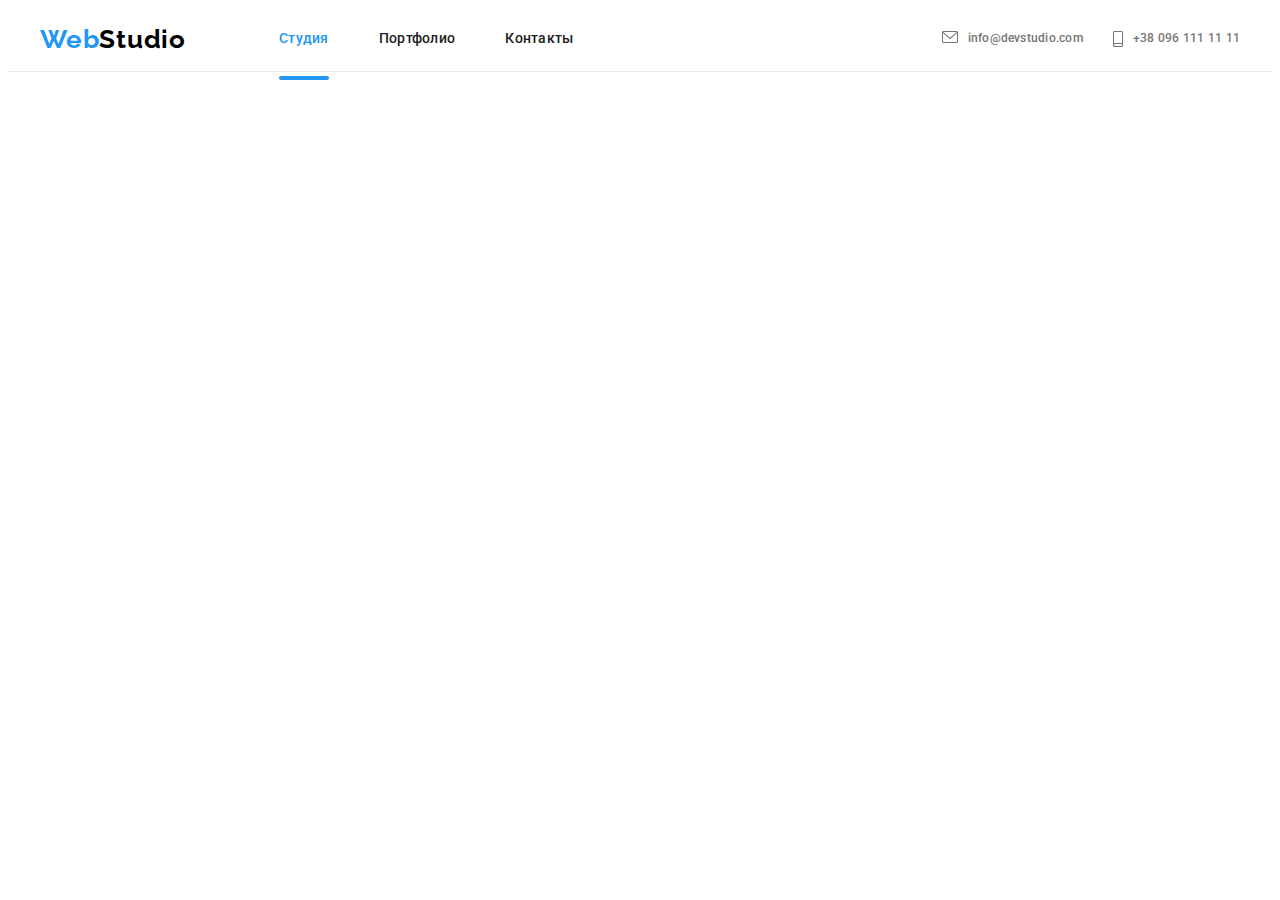
==== commit 0d1f5d38: "header" ====
--- a/index.html
+++ b/index.html
@@ -48,13 +48,13 @@
     </div>
     <div class="conteiner mobile-header">
       <a class="logo" href="">Web<span class="logo--dark">Studio</span></a>
-      <button type="button" class="mobile-header__btn is-open" aria-expanded="false" data-menu-btn>
+      <button type="button" class="button mobile-header__btn is-open" aria-expanded="false" aria-controls="mobile-nav" data-menu-button>
         <svg class="mobile-header__icon" width="40" height="40" aria-label="Переключатель мобильного меню">
           <use class="mobile-header__icon-menu" href="./images/icons.svg#icon-menu_40px"></use>
           <use class="mobile-header__icon-close" href="./images/icons.svg#icon-close_40px"></use>
         </svg>
       </button>
-      <div class="mobile-nav">
+      <div class="mobile-nav" id="mobile-nav" data-menu>
         <ul class="mobile-nav__list">
           <li><a class="mobile-nav__link mobile-nav__link--current" href="">Студия</a></li>
           <li><a class="mobile-nav__link" href="./portfolio.html">Портфолио</a></li>
--- a/css/main.min.css
+++ b/css/main.min.css
@@ -1,2 +1,2 @@
-:root{--body-backgr-color: #ffffff;--basic-text-color: #757575;--secondary-text-color: #ffffff;--main-title-color: #ffffff;--basic-title-color: #212121;--secondary-titele-color: #000000;--accent-color: #2196f3;--header-link-color: #212121;--header-hover-color: #2196f3;--header-logo-color: #000000;--header-contact-color: #757575;--header-backgr-color: #ffffff;--btn-color: #f5f4fa;--btn-text-color: #212121;--btn--backgr-color: #2196f3;--secondary-btn-color: #ffffff;--footer-logo-accent-color: #ffffff;--footer-backgr-color: #2f303a;--footer-address-color: #ffffff;--footer-contact-color: rgba(255, 255, 255, 0.6);--hero-backgr-color: #2f303a;--our-team-backgr-color: #f5f4fa;--our-team-cards-backgr-color: #ffffff;--primary--link-color: #ffffff;--features-icon-bg-color: #f5f4fa;--clients-color: #afb1b8;--cubic: cubic-bezier(0.4, 0, 0.2, 1);--anim-duration: 250ms;--modal-bg-color: #ffffff}p,h1,h2,h3,h4,h5,h6{margin:0}ul{margin:0;padding:0}button{cursor:pointer}img{display:block}ul{list-style:none}a{text-decoration:none}body{font-family:"Roboto", sans-serif;font-size:14px;letter-spacing:00.03em;color:var(--basic-text-color);background-color:var(--body-backgr-color)}.section{padding-top:60px;padding-bottom:60px}@media screen and (min-width: 1200px){padding-top:94px;padding-bottom:94px}.conteiner{width:100%;padding-left:15px;padding-right:15px;margin:0 auto;text-align:center}@media screen and (min-width: 480px){.conteiner{width:480px}}@media screen and (min-width: 768px){.conteiner{width:768px}}@media screen and (min-width: 1200px){.conteiner{width:1200px}}header{background-color:var(--header-backgr-color);padding-top:16px;padding-bottom:16px;border-bottom:1px solid #ececec}@media screen and (min-widht: 768px){header{padding-top:26px;padding-bottom:26px}}@media screen and (min-widht: 1200px){header{padding-top:24px;padding-bottom:25px}}.header-conteiner{display:flex;align-items:center;justify-content:space-between}@media screen and (max-width: 767px){.header-conteiner{display:none}}.header-nav{display:flex}.header-contact{display:flex}.header-contact__list{display:flex}.header-nav__list{display:flex;align-items:center;margin-left:88px}.header-nav__list :not(:last-child){margin-right:50px}@media screen and (min-width: 1200px){.header-nav__list{margin-left:93px}}.header-nav__link{font-style:inherit;font-weight:500;font-size:14px;line-height:1.14;letter-spacing:.02em;vertical-align:Top;color:var(--header-link-color);transition:color var(--anim-duration) var(--cubic)}.header-nav__link:hover,.header-nav__link:focus{color:var(--header-hover-color)}.header-nav__link--current{position:relative;color:var(--accent-color)}.header-nav__link--current::after{content:"";position:absolute;left:0;bottom:-34px;width:100%;height:4px;border-radius:2px;background-color:var(--accent-color)}.header-contact__list :not(:last-child){margin-right:50px}.header-contact__item{color:var(--header-contact-color)}.header-contact__item:focus,.header-contact__item:hover{color:var(--header-hover-color)}.header-contact__link{display:flex;align-items:center;justify-content:center;cursor:pointer;font-style:inherit;font-weight:500;font-size:14px;line-height:1.14;letter-spacing:.02em;color:inherit;transition:color var(--anim-duration) var(--cubic)}.header-contact__link+.header-contact__link{margin-right:50px}.header-contact__icon{margin-right:10px;fill:currentColor}.logo{display:block;font-family:"Raleway";font-weight:700;font-size:24px;line-height:1.17;letter-spacing:.03em;color:var(--accent-color)}@media screen and (min-width: 1200px){.logo{font-weight:700;font-size:26px;line-height:1.19;letter-spacing:.03em}}.logo--dark{color:var(--header-logo-color)}.logo--light{color:var(--footer-logo-accent-color)}.mobile-header{display:flex;align-items:center;justify-content:space-between;height:60px}@media screen and (min-width: 768px){.mobile-header{display:none}}.mobile-header__btn{display:inline-flex;margin:0;padding:0;background-color:transparent;border:none}.mobile-header__btn.is-open .mobile-header__icon-menu{display:none}.mobile-header__icon{transition:fill var(--anim-duration) var(--cubic)}.mobile-header__icon:focus,.mobile-header__icon:hover{fill:var(--accent-color)}.mobile-header__icon-close{display:none}.mobile-header__btn.is-open .mobile-header__icon-close{display:block}.mobile-nav{position:absolute;background-color:var(--header-backgr-color);width:100vw;height:100vh}.mobile-nav__list{margin-bottom:306px}.mobile-nav__link{display:inline-block;margin-left:40px;margin-bottom:32px;text-align:center;font-weight:500;font-size:40px;line-height:1.18;letter-spacing:.02em;color:var(--header-link-color);transition:color var(--anim-duration) var(--cubic)}.mobile-nav__link:focus,.mobile-nav__link:hover{color:var(--header-hover-color)}.mobile-nav__link--current{color:var(--header-hover-color)}.mobile-header-contact__list{margin-left:40px;margin-bottom:64px}.mobile-header-contact__item+.mobile-header-contact__item{margin-top:32px}.mobile-header-contact__link--tel{font-weight:500;font-size:34px;line-height:1.05;letter-spacing:.02em;color:var(--header-hover-color)}.mobile-header-contact__link--mail{font-weight:500;font-size:24px;line-height:1.17;letter-spacing:.02em;color:var(--header-contact-color)}.mobile-header-socials__list{display:flex}.mobile-header-socials__item{padding:0 10px;font-weight:500;font-size:18px;line-height:1.22;letter-spacing:.02em;color:var(--header-hover-color)}.mobile-header-socials__item+.mobile-header-socials__item{border-left:1px solid rgba(33,33,33,0.2)}.btn{min-width:200px;height:50px;border-radius:4px;border:none;padding:10px 32px;text-align:center;font-family:inherit;font-weight:700;font-size:16px;line-height:1.87;display:flex;letter-spacing:0.06em;color:var(--secondary-btn-color);background-color:var(--btn--backgr-color);cursor:pointer}.hero{align-items:center;text-align:center;background-color:var(--hero-backgr-color);background-image:linear-gradient(rgba(47,48,58,0.4), rgba(47,48,58,0.4)),url(../images/hero-bg-mob.jpg);background-repeat:no-repeat;background-position:center;background-size:cover;padding-top:118px;padding-bottom:118px;max-width:1600px;height:auto;margin:0 auto}@media (min-device-pixel-ratio: 2), (min-resolution: 192dpi), (min-resolution: 2dppx){.hero{background-image:linear-gradient(rgba(47,48,58,0.4), rgba(47,48,58,0.4)),url(../images/hero-bg-mob2x.jpg)}}@media screen and (min-width: 768px){.hero{background-image:linear-gradient(rgba(47,48,58,0.4), rgba(47,48,58,0.4)),url(../images/hero-bg-tab.jpg)}}@media screen and (min-width: 768px) and (min-device-pixel-ratio: 2), screen and (min-width: 768px) and (min-resolution: 192dpi), screen and (min-width: 768px) and (min-resolution: 2dppx){.hero{background-image:linear-gradient(rgba(47,48,58,0.4), rgba(47,48,58,0.4)),url(../images/hero-bg-tab2x.jpg)}}@media screen and (min-width: 1200px){.hero{padding-top:200px;padding-bottom:200px;background-image:linear-gradient(rgba(47,48,58,0.4), rgba(47,48,58,0.4)),url(../images/hero-bg.jpg)}}@media screen and (min-width: 1200px) and (min-device-pixel-ratio: 2), screen and (min-width: 1200px) and (min-resolution: 192dpi), screen and (min-width: 1200px) and (min-resolution: 2dppx){.hero{background-image:linear-gradient(rgba(47,48,58,0.4), rgba(47,48,58,0.4)),url(../images/hero-bg2x.jpg)}}.hero-conteiner__titele{font-weight:900;font-size:26px;line-height:1.62;letter-spacing:.06em;text-transform:uppercase;color:var(--main-title-color);margin-bottom:30px}@media screen and (min-width: 1200px){.hero-conteiner__titele{font-weight:900;font-size:44px;line-height:1.36;letter-spacing:.06em}}.hero-conteiner__btn{margin:0 auto}.features-conteiner{padding-bottom:0}.features__title{display:none}.features__list{margin-bottom:-30px}@media screen and (min-width: 768px){.features__list{display:flex;margin-right:-30px}}@media screen and (min-width: 768px) and (max-width: 1199px){.features__list{flex-wrap:wrap}}.features__item{margin-bottom:30px;margin-right:30px}@media screen and (min-width: 768px){.features__item{width:calc(100% / 2 - 30px)}}@media screen and (min-width: 1200px){.features__item{width:calc(100% / 4 - 30px)}}.features-wrap{width:100%;height:120px;display:flex;align-items:center;justify-content:center;margin-bottom:30px;background-color:var(--features-icon-bg-color)}.conteiner .features-wrap__title{font-weight:700;font-size:14px;line-height:1.14;letter-spacing:.03em;text-transform:uppercase;color:var(--basic-title-color);margin-bottom:10px}.features-wrap__text{font-size:14px;line-height:1.71;letter-spacing:.03em;color:var(--basic-text-color)}.our-work{padding-top:0}@media screen and (max-width: 1199px){.our-work{display:none}}.our-work__list{display:flex}.our-work__item+.our-work__item{margin-left:30px}.our-work__wrap{position:relative}.our-work__text{position:absolute;bottom:0;width:100%;min-height:70px;padding:27px 0;text-align:center;background-color:rgba(47,48,58,0.8);font-weight:700;font-size:14px;line-height:1.14;letter-spacing:.03em;text-transform:uppercase;color:var(--secondary-text-color)}.our-work__title{font-weight:700;font-size:36px;line-height:1.17;letter-spacing:.03em;text-align:center;color:var(--basic-title-color);margin-bottom:50px}.our-team{background-color:var(--our-team-backgr-color)}.our-team__title{font-weight:700;font-size:36px;line-height:1.17;letter-spacing:.03em;text-align:center;color:var(--basic-title-color);margin-bottom:50px}.our-team__list{margin-bottom:-30px}@media screen and (min-width: 768px){.our-team__list{display:flex}}@media screen and (min-width: 768px) and (max-width: 1199px){.our-team__list{flex-wrap:wrap;margin-right:-30px}}.our-team__item{width:100%;margin-bottom:30px;box-shadow:0 2px 1px 0 rgba(0,0,0,0.2),0 1px 1px 0 rgba(0,0,0,0.14)}@media screen and (min-width: 768px){.our-team__item{width:calc(100% / 2 - 30px);margin-right:30px}}@media screen and (min-width: 1200px){.our-team__item{width:calc(100% / 4 - 30px)}}.our-team__img{width:100%}.our-team__name{font-weight:500;font-size:16px;line-height:1.19;letter-spacing:.03em;text-align:center;color:var(--basic-title-color);margin-bottom:10px}.our-team__proffetions{margin-bottom:16px;font-size:16px;line-height:1.19;letter-spacing:.03em;text-align:center;color:var(--basic-text-color)}.our-team__card-text{background-color:var(--our-team-cards-backgr-color);padding-top:30px;padding-bottom:30px}.socials{display:flex;justify-content:center}.socials__link{width:44px;height:44px;color:#afb1b8;border-radius:50%;display:flex;align-items:center;justify-content:center;transition:color var(--anim-duration) var(--cubic),background-color var(--anim-duration) var(--cubic)}.socials__link:focus,.socials__link:hover{color:var(--primary--link-color);background-color:var(--accent-color)}.socials__item+.socials__item{margin-left:10px}.socials__icon{width:20px;height:20px;fill:currentColor}.socials--dark{margin:0 auto;width:206px;height:80px}.socials__link--dark{color:var(--footer-address-color);background-color:rgba(255,255,255,0.1)}.clients-conteiner{text-align:center}.clients__title{margin-bottom:30px;font-family:Roboto;font-style:normal;font-weight:700;font-size:28px;line-height:1.18;letter-spacing:.03em;text-align:center;color:var(--basic-title-color)}@media screen and (min-width: 1200px){.clients__title{font-size:36px;line-height:1.17;margin-bottom:50px}}.clients__list{display:flex;justify-content:center;align-items:center;flex-wrap:wrap;margin-right:-30px;margin-bottom:-30px}.clients__item{width:calc(100% / 2 - 30px);height:92px;margin-right:30px;margin-bottom:30px;border:1px solid var(--clients-color);border-radius:4px;display:flex;justify-content:center;align-items:center;color:var(--clients-color);transition:color var(--anim-duration) var(--cubic),border var(--anim-duration) var(--cubic)}.clients__item:focus,.clients__item:hover{color:var(--accent-color);border:1px solid var(--accent-color)}@media screen and (min-width: 768px){.clients__item{width:calc(100% / 3 - 30px)}}@media screen and (min-width: 1200px){.clients__item{width:calc(100% / 6 - 30px)}}.clients__link{color:inherit}.clients__icon{width:106px;height:60px;fill:currentColor}footer{background:var(--footer-backgr-color);padding-top:60px;padding-bottom:60px}.footer-conteiner{text-align:center}@media screen and (min-width: 1200px){.footer-conteiner{display:flex;align-items:baseline;text-align:left}}@media screen and (min-width: 1200px){.footer-nav{margin-right:70px}}@media screen and (min-width: 768px){.footer-tabl{display:flex;justify-content:space-between;margin-right:89px;margin-left:76px}}@media screen and (min-width: 1200px){.footer-tabl{margin-right:93px;margin-left:0}}.address{margin-top:20px;margin-bottom:60px;font-style:normal}.address__contact-link{display:inline-block;margin-top:8px;font-style:inherit;font-size:14px;line-height:1.71;letter-spacing:.03em;color:var(--footer-contact-color)}.address__link{font-family:inherit;font-style:normal;font-size:14px;line-height:1.71;letter-spacing:.03em;color:var(--footer-address-color)}.footer-title{margin-bottom:20px;font-weight:700;font-size:14px;line-height:1.14;letter-spacing:.03em;text-transform:uppercase;color:var(--footer-address-color)}@media screen and (min-width: 1200px){.footer-title{margin-top:12px}}@media screen and (min-width: 1200px){.footer-form{display:flex;width:570px;height:86px;margin-top:72px}}.footer-form__field{margin-right:12px}.footer-form__title{display:block}.footer-form__input{width:100%;height:50px;margin-bottom:20px;padding-left:16px;border:1px solid rgba(255,255,255,0.3);box-sizing:border-box;filter:drop-shadow(0px 4px 4px rgba(0,0,0,0.15));border-radius:4px;color:var(--secondary-text-color);background-color:inherit}.footer-form__input::placeholder{font-family:Roboto;font-style:normal;font-weight:400;font-size:16px;line-height:1.25;letter-spacing:.03em;color:rgba(255,255,255,0.6)}@media screen and (min-width: 768px){.footer-form__input{width:450px}}@media screen and (min-width: 1200px){.footer-form__input{width:358px}}.footer-btn{margin:0 auto}@media screen and (min-width: 1200px){.footer-btn{margin-top:48px}}.footer-btn__title{margin-right:10px}.portfolio__title{display:none}.portfolio-filtr{display:flex;margin-right:-8px;margin-bottom:35px}@media screen and (max-width: 767px){.portfolio-filtr{flex-wrap:wrap}}@media screen and (min-width: 768px){.portfolio-filtr{justify-content:center;margin-bottom:15px}}@media screen and (min-width: 1200px){.portfolio-filtr{margin-bottom:35px}}.portfolio-filtr__btn{margin-right:8px;margin-bottom:15px;padding:6px 22px;border-radius:4px;border:none;font-style:inherit;font-weight:500;font-size:16px;line-height:1.62;letter-spacing:.03em;text-align:center;color:var(--btn-text-color);background-color:var(--btn-color);cursor:pointer;transition:color var(--anim-duration) var(--cubic),background-color var(--anim-duration) var(--cubic),box-shadow var(--anim-duration) var(--cubic)}.portfolio-filtr__btn:focus,.portfolio-filtr__btn:hover{color:var(--secondary-btn-color);background-color:var(--accent-color);box-shadow:0 2px 2px 0 rgba(0,0,0,0.12),0 1px 2px 0 rgba(0,0,0,0.08)}.portfolio-list{margin-bottom:-30px;margin-right:-30px;width:inherit}@media screen and (min-width: 768px){.portfolio-list{display:flex;flex-wrap:wrap}}.portfolio-card{max-width:100%;margin-bottom:30px}@media screen and (min-width: 768px){.portfolio-card{margin-right:30px;width:calc(100% / 2 - 30px)}}@media screen and (min-width: 768px) and (min-width: 1200px){.portfolio-card{width:calc(100% / 3 - 30px)}}.portfolio-card:focus .portfolio-card__overlay-text,.portfolio-card:hover .portfolio-card__overlay-text{transform:translateY(0)}.portfolio-card__img{max-width:370px;height:auto;margin:0 auto;display:block;transition:box-shadow var(--anim-duration) var(--cubic)}.portfolio-card__img:hover,.portfolio-card__img:focus{box-shadow:0 4px 4px 0 rgba(0,0,0,0.25)}.portfolio-card__overlay{position:relative;overflow:hidden}.portfolio-card__overlay-text{position:absolute;top:0;left:0;transform:translateY(100%);transition:transform var(--anim-duration) var(--cubic);width:100%;height:100%;padding:63px 24px;font-size:18px;line-height:1.56;letter-spacing:.03em;color:var(--secondary-text-color);background-color:rgba(33,150,243,0.9)}.portfolio-card__text{padding:20px 24px;border-left:1px solid #eeeeee;border-right:1px solid #eeeeee;border-bottom:1px solid #eeeeee}.portfolio-card__title{display:inline-block;font-weight:700;font-size:18px;line-height:2;letter-spacing:.06em;color:var(--basic-title-color);margin-bottom:4px}.portfolio-card__filtrvalue{font-size:16px;line-height:1.87;letter-spacing:.03em;color:var(--basic-text-color)}.backdrop{position:fixed;top:0;transition:transform var(--anim-duration) var(--cubic),opacity var(--anim-duration) var(--cubic),visibility var(--anim-duration) var(--cubic);width:100vw;height:100vh;background-color:rgba(0,0,0,0.2)}.backdrop.is-hidden .modal{transform:translate(-50%, -50%) scale(1.2);opacity:0}.modal{position:absolute;top:50%;left:50%;transform:translate(-50%, -50%) scale(1);padding:40px;opacity:1;width:528px;background-color:var(--modal-bg-color);border-radius:4px;text-shadow:0 1px 3px 0 rgba(0,0,0,0.12),0 4px 4px 0 rgba(0,0,0,0.25)}.modal-close{position:absolute;top:8px;right:8px;display:flex;width:30px;height:30px;align-items:center;border-radius:50%;border:1px solid rgba(0,0,0,0.1);background-color:transparent}.is-hidden{opacity:0;pointer-events:none;visibility:hidden}.modal-form{display:flex;flex-direction:column;width:100%;align-items:center;transition:background-color 2000ms var(--cubic);transition:border-color 2000ms var(--cubic)}.modal-form__title{margin-bottom:12px;font-weight:700;font-size:20px;line-height:1.15;letter-spacing:.03em;color:var(--basic-title-color)}.modal-form__item{display:flex;flex-direction:column;margin-bottom:10px;width:448px}.modal-form__label{margin-bottom:4px;font-size:12px;line-height:1.17;letter-spacing:.01em;color:#757575}.modal-form__wrap{position:relative}.modal-form__input{outline:none;width:100%;height:40px;padding-left:42px;border:1px solid rgba(33,33,33,0.2);border-radius:4px;transition:border-color var(--anim-duration) var(--cubic)}.modal-form__input:focus{border:1px solid var(--accent-color)}.modal-form__icon{position:absolute;top:50%;left:12px;transform:translateY(-50%);transition:fill var(--anim-duration) var(--cubic)}.modal-form__input:focus+.modal-form__icon{fill:var(--accent-color)}.modal-form__coment{display:flex;flex-direction:column;margin-bottom:20px;width:100%;height:138px;resize:none}.modal-form__text{height:100%;resize:none;outline:none;padding:12px 16px;margin-top:4px;border:1px solid rgba(33,33,33,0.2);border-radius:4px;font-size:12px;line-height:1.17;letter-spacing:.01em;color:var(--basic-text-color);transition:border-color var(--anim-duration) var(--cubic)}.modal-form__text::placeholder{color:rgba(117,117,117,0.5)}.modal-form__text:focus{border-color:var(--accent-color)}.modal-checkbox__check{position:absolute;width:1px;height:1px;margin:-1px;border:0;padding:0;clip:rect(0 0 0 0);overflow:hidden}.modal-checkbox__label{display:flex;align-items:center;margin-bottom:30px;font-size:14px;line-height:1.71;letter-spacing:.03em;color:var(--basic-text-color)}.modal-checkbox__check:checked+.modal-checkbox__label{fill:var(--primary--link-color)}.modal-checkbox__label span{width:16px;height:15px;border:2px solid #212121;border-radius:2px;margin-right:8px;display:flex;align-items:center;justify-content:center}.modal-checkbox__check:checked+.modal-checkbox__label span{background-color:var(--accent-color)}.modal-checkbox__label span .modal-checkbox__icon{fill:transparent}.modal-checkbox__check:checked+.modal-checkbox__label span .modal-checkbox__icon{fill:var(--primary--link-color)}.modal-checkbox__link{text-decoration:underline;color:var(--accent-color);margin-left:5px}.modal-btn{padding-left:56px;transition:background-color var(--anim-duration) var(--cubic);transition:box-shadow var(--anim-duration) var(--cubic)}.modal-btn:hover,.modal-btn:focus{background-color:#188ce8;box-shadow:0px 4px 4px rgba(0,0,0,0.15)}
+:root{--body-backgr-color: #ffffff;--basic-text-color: #757575;--secondary-text-color: #ffffff;--main-title-color: #ffffff;--basic-title-color: #212121;--secondary-titele-color: #000000;--accent-color: #2196f3;--header-link-color: #212121;--header-hover-color: #2196f3;--header-logo-color: #000000;--header-contact-color: #757575;--header-backgr-color: #ffffff;--btn-color: #f5f4fa;--btn-text-color: #212121;--btn--backgr-color: #2196f3;--secondary-btn-color: #ffffff;--footer-logo-accent-color: #ffffff;--footer-backgr-color: #2f303a;--footer-address-color: #ffffff;--footer-contact-color: rgba(255, 255, 255, 0.6);--hero-backgr-color: #2f303a;--our-team-backgr-color: #f5f4fa;--our-team-cards-backgr-color: #ffffff;--primary--link-color: #ffffff;--features-icon-bg-color: #f5f4fa;--clients-color: #afb1b8;--cubic: cubic-bezier(0.4, 0, 0.2, 1);--anim-duration: 250ms;--modal-bg-color: #ffffff}p,h1,h2,h3,h4,h5,h6{margin:0}ul{margin:0;padding:0}button{cursor:pointer}img{display:block}ul{list-style:none}a{text-decoration:none}body{font-family:"Roboto", sans-serif;font-size:14px;letter-spacing:00.03em;color:var(--basic-text-color);background-color:var(--body-backgr-color)}.section{padding-top:60px;padding-bottom:60px}@media screen and (min-width: 1200px){padding-top:94px;padding-bottom:94px}.conteiner{width:100%;padding-left:15px;padding-right:15px;margin:0 auto;text-align:center}@media screen and (min-width: 480px){.conteiner{width:480px}}@media screen and (min-width: 768px){.conteiner{width:768px}}@media screen and (min-width: 1200px){.conteiner{width:1200px}}header{background-color:var(--header-backgr-color);padding-top:16px;padding-bottom:16px;border-bottom:1px solid #ececec}@media screen and (min-widht: 768px){header{padding-top:26px;padding-bottom:26px}}@media screen and (min-widht: 1200px){header{padding-top:24px;padding-bottom:25px}}.header-conteiner{display:flex;align-items:center;justify-content:space-between}@media screen and (max-width: 767px){.header-conteiner{display:none}}.header-nav{display:flex}.header-nav__list{display:flex;align-items:center;margin-left:88px;margin-right:84px}.header-nav__list :not(:last-child){margin-right:50px}@media screen and (min-width: 1200px){.header-nav__list{margin-left:93px}}.header-nav__link{font-style:inherit;font-weight:500;font-size:14px;line-height:1.14;letter-spacing:.02em;vertical-align:Top;color:var(--header-link-color);transition:color var(--anim-duration) var(--cubic)}.header-nav__link:hover,.header-nav__link:focus{color:var(--header-hover-color)}.header-nav__link--current{position:relative;color:var(--accent-color)}.header-nav__link--current::after{content:"";position:absolute;left:0;bottom:-30px;width:100%;height:4px;border-radius:2px;background-color:var(--accent-color)}@media screen and (min-width: 1200px){.header-nav__link--current::after{bottom:-34px}}@media screen and (min-width: 768px) and (max-width: 1199px){.header-contact__list :not(:last-child){margin-bottom:10px;margin-left:18px}}@media screen and (min-width: 1200px){.header-contact__list{display:flex}.header-contact__list :not(:last-child){margin-right:30px}}.header-contact__item{padding-right:auto;color:var(--header-contact-color)}.header-contact__item:focus,.header-contact__item:hover{color:var(--header-hover-color)}.header-contact__link{display:flex;align-items:flex-start;justify-content:center;cursor:pointer;font-style:inherit;font-weight:500;font-size:12px;line-height:1.17;letter-spacing:.02em;color:inherit;transition:color var(--anim-duration) var(--cubic)}.header-contact__link+.header-contact__link{margin-right:50px}.header-contact__icon{margin-right:10px;fill:currentColor}.logo{display:block;font-family:"Raleway";font-weight:700;font-size:24px;line-height:1.17;letter-spacing:.03em;color:var(--accent-color)}@media screen and (min-width: 1200px){.logo{font-weight:700;font-size:26px;line-height:1.19;letter-spacing:.03em}}.logo--dark{color:var(--header-logo-color)}.logo--light{color:var(--footer-logo-accent-color)}.mobile-header{display:flex;position:relative;align-items:center;justify-content:space-between;min-height:60px}@media screen and (min-width: 768px){.mobile-header{display:none}}.mobile-header__btn{display:inline-flex;margin:0;padding:0;background-color:transparent;border:none}.mobile-header__icon{position:absolute;top:10px;right:15px;z-index:5;transition:fill var(--anim-duration) var(--cubic)}.mobile-header__icon:focus,.mobile-header__icon:hover{fill:var(--accent-color)}.mobile-header__icon-menu{display:none}.mobile-header__btn.is-open .mobile-header__icon-menu{display:block}.mobile-header__icon-close{display:block}.mobile-header__btn.is-open .mobile-header__icon-close{display:none}.mobile-nav{display:none;position:absolute;top:0;left:0;text-align:left;background-color:var(--header-backgr-color);width:100vw;height:100vh}.mobile-nav.is-open{display:block}.mobile-nav__list{margin-top:48px;margin-bottom:306px}.mobile-nav__link{display:inline-block;margin-left:40px;margin-right:auto;margin-bottom:32px;text-align:center;font-weight:500;font-size:40px;line-height:1.18;letter-spacing:.02em;color:var(--header-link-color);transition:color var(--anim-duration) var(--cubic)}.mobile-nav__link:focus,.mobile-nav__link:hover{color:var(--header-hover-color)}.mobile-nav__link--current{color:var(--header-hover-color)}.mobile-header-contact__list{margin-left:40px;margin-bottom:64px}.mobile-header-contact__item+.mobile-header-contact__item{margin-top:32px}.mobile-header-contact__link--tel{font-weight:500;font-size:34px;line-height:1.05;letter-spacing:.02em;color:var(--header-hover-color)}.mobile-header-contact__link--mail{font-weight:500;font-size:24px;line-height:1.17;letter-spacing:.02em;color:var(--header-contact-color)}.mobile-header-socials__list{display:flex;margin-left:40px}.mobile-header-socials__item{padding:0 10px;font-weight:500;font-size:18px;line-height:1.22;letter-spacing:.02em;color:var(--header-hover-color)}.mobile-header-socials__item+.mobile-header-socials__item{border-left:1px solid rgba(33,33,33,0.2)}.btn{min-width:200px;height:50px;border-radius:4px;border:none;padding:10px 32px;text-align:center;font-family:inherit;font-weight:700;font-size:16px;line-height:1.87;display:flex;letter-spacing:0.06em;color:var(--secondary-btn-color);background-color:var(--btn--backgr-color);cursor:pointer}.hero{align-items:center;text-align:center;background-color:var(--hero-backgr-color);background-image:linear-gradient(rgba(47,48,58,0.4), rgba(47,48,58,0.4)),url(../images/hero-bg-mob.jpg);background-repeat:no-repeat;background-position:center;background-size:cover;padding-top:118px;padding-bottom:118px;max-width:1600px;height:auto;margin:0 auto}@media (min-device-pixel-ratio: 2), (min-resolution: 192dpi), (min-resolution: 2dppx){.hero{background-image:linear-gradient(rgba(47,48,58,0.4), rgba(47,48,58,0.4)),url(../images/hero-bg-mob2x.jpg)}}@media screen and (min-width: 768px){.hero{background-image:linear-gradient(rgba(47,48,58,0.4), rgba(47,48,58,0.4)),url(../images/hero-bg-tab.jpg)}}@media screen and (min-width: 768px) and (min-device-pixel-ratio: 2), screen and (min-width: 768px) and (min-resolution: 192dpi), screen and (min-width: 768px) and (min-resolution: 2dppx){.hero{background-image:linear-gradient(rgba(47,48,58,0.4), rgba(47,48,58,0.4)),url(../images/hero-bg-tab2x.jpg)}}@media screen and (min-width: 1200px){.hero{padding-top:200px;padding-bottom:200px;background-image:linear-gradient(rgba(47,48,58,0.4), rgba(47,48,58,0.4)),url(../images/hero-bg.jpg)}}@media screen and (min-width: 1200px) and (min-device-pixel-ratio: 2), screen and (min-width: 1200px) and (min-resolution: 192dpi), screen and (min-width: 1200px) and (min-resolution: 2dppx){.hero{background-image:linear-gradient(rgba(47,48,58,0.4), rgba(47,48,58,0.4)),url(../images/hero-bg2x.jpg)}}.hero-conteiner__titele{font-weight:900;font-size:26px;line-height:1.62;letter-spacing:.06em;text-transform:uppercase;color:var(--main-title-color);margin-bottom:30px}@media screen and (min-width: 1200px){.hero-conteiner__titele{font-weight:900;font-size:44px;line-height:1.36;letter-spacing:.06em}}.hero-conteiner__btn{margin:0 auto}.features-conteiner{padding-bottom:0}.features__title{display:none}.features__list{margin-bottom:-30px}@media screen and (min-width: 768px){.features__list{display:flex;margin-right:-30px}}@media screen and (min-width: 768px) and (max-width: 1199px){.features__list{flex-wrap:wrap}}.features__item{margin-bottom:30px;margin-right:30px}@media screen and (min-width: 768px){.features__item{width:calc(100% / 2 - 30px)}}@media screen and (min-width: 1200px){.features__item{width:calc(100% / 4 - 30px)}}.features-wrap{width:100%;height:120px;display:flex;align-items:center;justify-content:center;margin-bottom:30px;background-color:var(--features-icon-bg-color)}.conteiner .features-wrap__title{font-weight:700;font-size:14px;line-height:1.14;letter-spacing:.03em;text-transform:uppercase;color:var(--basic-title-color);margin-bottom:10px}.features-wrap__text{font-size:14px;line-height:1.71;letter-spacing:.03em;color:var(--basic-text-color)}.our-work{padding-top:0}@media screen and (max-width: 1199px){.our-work{display:none}}.our-work__list{display:flex}.our-work__item+.our-work__item{margin-left:30px}.our-work__wrap{position:relative}.our-work__text{position:absolute;bottom:0;width:100%;min-height:70px;padding:27px 0;text-align:center;background-color:rgba(47,48,58,0.8);font-weight:700;font-size:14px;line-height:1.14;letter-spacing:.03em;text-transform:uppercase;color:var(--secondary-text-color)}.our-work__title{font-weight:700;font-size:36px;line-height:1.17;letter-spacing:.03em;text-align:center;color:var(--basic-title-color);margin-bottom:50px}.our-team{background-color:var(--our-team-backgr-color)}.our-team__title{font-weight:700;font-size:36px;line-height:1.17;letter-spacing:.03em;text-align:center;color:var(--basic-title-color);margin-bottom:50px}.our-team__list{margin-bottom:-30px}@media screen and (min-width: 768px){.our-team__list{display:flex}}@media screen and (min-width: 768px) and (max-width: 1199px){.our-team__list{flex-wrap:wrap;margin-right:-30px}}.our-team__item{width:100%;margin-bottom:30px;box-shadow:0 2px 1px 0 rgba(0,0,0,0.2),0 1px 1px 0 rgba(0,0,0,0.14)}@media screen and (min-width: 768px){.our-team__item{width:calc(100% / 2 - 30px);margin-right:30px}}@media screen and (min-width: 1200px){.our-team__item{width:calc(100% / 4 - 30px)}}.our-team__img{width:100%}.our-team__name{font-weight:500;font-size:16px;line-height:1.19;letter-spacing:.03em;text-align:center;color:var(--basic-title-color);margin-bottom:10px}.our-team__proffetions{margin-bottom:16px;font-size:16px;line-height:1.19;letter-spacing:.03em;text-align:center;color:var(--basic-text-color)}.our-team__card-text{background-color:var(--our-team-cards-backgr-color);padding-top:30px;padding-bottom:30px}.socials{display:flex;justify-content:center}.socials__link{width:44px;height:44px;color:#afb1b8;border-radius:50%;display:flex;align-items:center;justify-content:center;transition:color var(--anim-duration) var(--cubic),background-color var(--anim-duration) var(--cubic)}.socials__link:focus,.socials__link:hover{color:var(--primary--link-color);background-color:var(--accent-color)}.socials__item+.socials__item{margin-left:10px}.socials__icon{width:20px;height:20px;fill:currentColor}.socials--dark{margin:0 auto;width:206px;height:80px}.socials__link--dark{color:var(--footer-address-color);background-color:rgba(255,255,255,0.1)}.clients-conteiner{text-align:center}.clients__title{margin-bottom:30px;font-family:Roboto;font-style:normal;font-weight:700;font-size:28px;line-height:1.18;letter-spacing:.03em;text-align:center;color:var(--basic-title-color)}@media screen and (min-width: 1200px){.clients__title{font-size:36px;line-height:1.17;margin-bottom:50px}}.clients__list{display:flex;justify-content:center;align-items:center;flex-wrap:wrap;margin-right:-30px;margin-bottom:-30px}.clients__item{width:calc(100% / 2 - 30px);height:92px;margin-right:30px;margin-bottom:30px;border:1px solid var(--clients-color);border-radius:4px;display:flex;justify-content:center;align-items:center;color:var(--clients-color);transition:color var(--anim-duration) var(--cubic),border var(--anim-duration) var(--cubic)}.clients__item:focus,.clients__item:hover{color:var(--accent-color);border:1px solid var(--accent-color)}@media screen and (min-width: 768px){.clients__item{width:calc(100% / 3 - 30px)}}@media screen and (min-width: 1200px){.clients__item{width:calc(100% / 6 - 30px)}}.clients__link{color:inherit}.clients__icon{width:106px;height:60px;fill:currentColor}footer{background:var(--footer-backgr-color);padding-top:60px;padding-bottom:60px}.footer-conteiner{text-align:center}@media screen and (min-width: 1200px){.footer-conteiner{display:flex;align-items:baseline;text-align:left}}@media screen and (min-width: 1200px){.footer-nav{margin-right:70px}}@media screen and (min-width: 768px){.footer-tabl{display:flex;justify-content:space-between;margin-right:89px;margin-left:76px}}@media screen and (min-width: 1200px){.footer-tabl{margin-right:93px;margin-left:0}}.address{margin-top:20px;margin-bottom:60px;font-style:normal}.address__contact-link{display:inline-block;margin-top:8px;font-style:inherit;font-size:14px;line-height:1.71;letter-spacing:.03em;color:var(--footer-contact-color)}.address__link{font-family:inherit;font-style:normal;font-size:14px;line-height:1.71;letter-spacing:.03em;color:var(--footer-address-color)}.footer-title{margin-bottom:20px;font-weight:700;font-size:14px;line-height:1.14;letter-spacing:.03em;text-transform:uppercase;color:var(--footer-address-color)}@media screen and (min-width: 1200px){.footer-title{margin-top:12px}}@media screen and (min-width: 1200px){.footer-form{display:flex;width:570px;height:86px;margin-top:72px}}.footer-form__field{margin-right:12px}.footer-form__title{display:block}.footer-form__input{width:100%;height:50px;margin-bottom:20px;padding-left:16px;border:1px solid rgba(255,255,255,0.3);box-sizing:border-box;filter:drop-shadow(0px 4px 4px rgba(0,0,0,0.15));border-radius:4px;color:var(--secondary-text-color);background-color:inherit}.footer-form__input::placeholder{font-family:Roboto;font-style:normal;font-weight:400;font-size:16px;line-height:1.25;letter-spacing:.03em;color:rgba(255,255,255,0.6)}@media screen and (min-width: 768px){.footer-form__input{width:450px}}@media screen and (min-width: 1200px){.footer-form__input{width:358px}}.footer-btn{margin:0 auto}@media screen and (min-width: 1200px){.footer-btn{margin-top:48px}}.footer-btn__title{margin-right:10px}.portfolio__title{display:none}.portfolio-filtr{display:flex;margin-right:-8px;margin-bottom:35px}@media screen and (max-width: 767px){.portfolio-filtr{flex-wrap:wrap}}@media screen and (min-width: 768px){.portfolio-filtr{justify-content:center;margin-bottom:15px}}@media screen and (min-width: 1200px){.portfolio-filtr{margin-bottom:35px}}.portfolio-filtr__btn{margin-right:8px;margin-bottom:15px;padding:6px 22px;border-radius:4px;border:none;font-style:inherit;font-weight:500;font-size:16px;line-height:1.62;letter-spacing:.03em;text-align:center;color:var(--btn-text-color);background-color:var(--btn-color);cursor:pointer;transition:color var(--anim-duration) var(--cubic),background-color var(--anim-duration) var(--cubic),box-shadow var(--anim-duration) var(--cubic)}.portfolio-filtr__btn:focus,.portfolio-filtr__btn:hover{color:var(--secondary-btn-color);background-color:var(--accent-color);box-shadow:0 2px 2px 0 rgba(0,0,0,0.12),0 1px 2px 0 rgba(0,0,0,0.08)}.portfolio-list{margin-bottom:-30px;margin-right:-30px;width:inherit}@media screen and (min-width: 768px){.portfolio-list{display:flex;flex-wrap:wrap}}.portfolio-card{max-width:100%;margin-bottom:30px}@media screen and (min-width: 768px){.portfolio-card{margin-right:30px;width:calc(100% / 2 - 30px)}}@media screen and (min-width: 768px) and (min-width: 1200px){.portfolio-card{width:calc(100% / 3 - 30px)}}.portfolio-card:focus .portfolio-card__overlay-text,.portfolio-card:hover .portfolio-card__overlay-text{transform:translateY(0)}.portfolio-card__img{max-width:370px;height:auto;margin:0 auto;display:block;transition:box-shadow var(--anim-duration) var(--cubic)}.portfolio-card__img:hover,.portfolio-card__img:focus{box-shadow:0 4px 4px 0 rgba(0,0,0,0.25)}.portfolio-card__overlay{position:relative;overflow:hidden}.portfolio-card__overlay-text{position:absolute;top:0;left:0;transform:translateY(100%);transition:transform var(--anim-duration) var(--cubic);width:100%;height:100%;padding:63px 24px;font-size:18px;line-height:1.56;letter-spacing:.03em;color:var(--secondary-text-color);background-color:rgba(33,150,243,0.9)}.portfolio-card__text{padding:20px 24px;border-left:1px solid #eeeeee;border-right:1px solid #eeeeee;border-bottom:1px solid #eeeeee}.portfolio-card__title{display:inline-block;font-weight:700;font-size:18px;line-height:2;letter-spacing:.06em;color:var(--basic-title-color);margin-bottom:4px}.portfolio-card__filtrvalue{font-size:16px;line-height:1.87;letter-spacing:.03em;color:var(--basic-text-color)}.backdrop{position:fixed;top:0;transition:transform var(--anim-duration) var(--cubic),opacity var(--anim-duration) var(--cubic),visibility var(--anim-duration) var(--cubic);width:100vw;height:100vh;background-color:rgba(0,0,0,0.2)}.backdrop.is-hidden .modal{transform:translate(-50%, -50%) scale(1.2);opacity:0}.modal{position:absolute;top:50%;left:50%;transform:translate(-50%, -50%) scale(1);padding:40px;opacity:1;width:528px;background-color:var(--modal-bg-color);border-radius:4px;text-shadow:0 1px 3px 0 rgba(0,0,0,0.12),0 4px 4px 0 rgba(0,0,0,0.25)}.modal-close{position:absolute;top:8px;right:8px;display:flex;width:30px;height:30px;align-items:center;border-radius:50%;border:1px solid rgba(0,0,0,0.1);background-color:transparent}.is-hidden{opacity:0;pointer-events:none;visibility:hidden}.modal-form{display:flex;flex-direction:column;width:100%;align-items:center;transition:background-color 2000ms var(--cubic);transition:border-color 2000ms var(--cubic)}.modal-form__title{margin-bottom:12px;font-weight:700;font-size:20px;line-height:1.15;letter-spacing:.03em;color:var(--basic-title-color)}.modal-form__item{display:flex;flex-direction:column;margin-bottom:10px;width:448px}.modal-form__label{margin-bottom:4px;font-size:12px;line-height:1.17;letter-spacing:.01em;color:#757575}.modal-form__wrap{position:relative}.modal-form__input{outline:none;width:100%;height:40px;padding-left:42px;border:1px solid rgba(33,33,33,0.2);border-radius:4px;transition:border-color var(--anim-duration) var(--cubic)}.modal-form__input:focus{border:1px solid var(--accent-color)}.modal-form__icon{position:absolute;top:50%;left:12px;transform:translateY(-50%);transition:fill var(--anim-duration) var(--cubic)}.modal-form__input:focus+.modal-form__icon{fill:var(--accent-color)}.modal-form__coment{display:flex;flex-direction:column;margin-bottom:20px;width:100%;height:138px;resize:none}.modal-form__text{height:100%;resize:none;outline:none;padding:12px 16px;margin-top:4px;border:1px solid rgba(33,33,33,0.2);border-radius:4px;font-size:12px;line-height:1.17;letter-spacing:.01em;color:var(--basic-text-color);transition:border-color var(--anim-duration) var(--cubic)}.modal-form__text::placeholder{color:rgba(117,117,117,0.5)}.modal-form__text:focus{border-color:var(--accent-color)}.modal-checkbox__check{position:absolute;width:1px;height:1px;margin:-1px;border:0;padding:0;clip:rect(0 0 0 0);overflow:hidden}.modal-checkbox__label{display:flex;align-items:center;margin-bottom:30px;font-size:14px;line-height:1.71;letter-spacing:.03em;color:var(--basic-text-color)}.modal-checkbox__check:checked+.modal-checkbox__label{fill:var(--primary--link-color)}.modal-checkbox__label span{width:16px;height:15px;border:2px solid #212121;border-radius:2px;margin-right:8px;display:flex;align-items:center;justify-content:center}.modal-checkbox__check:checked+.modal-checkbox__label span{background-color:var(--accent-color)}.modal-checkbox__label span .modal-checkbox__icon{fill:transparent}.modal-checkbox__check:checked+.modal-checkbox__label span .modal-checkbox__icon{fill:var(--primary--link-color)}.modal-checkbox__link{text-decoration:underline;color:var(--accent-color);margin-left:5px}.modal-btn{padding-left:56px;transition:background-color var(--anim-duration) var(--cubic);transition:box-shadow var(--anim-duration) var(--cubic)}.modal-btn:hover,.modal-btn:focus{background-color:#188ce8;box-shadow:0px 4px 4px rgba(0,0,0,0.15)}
 /*# sourceMappingURL=main.min.css.map */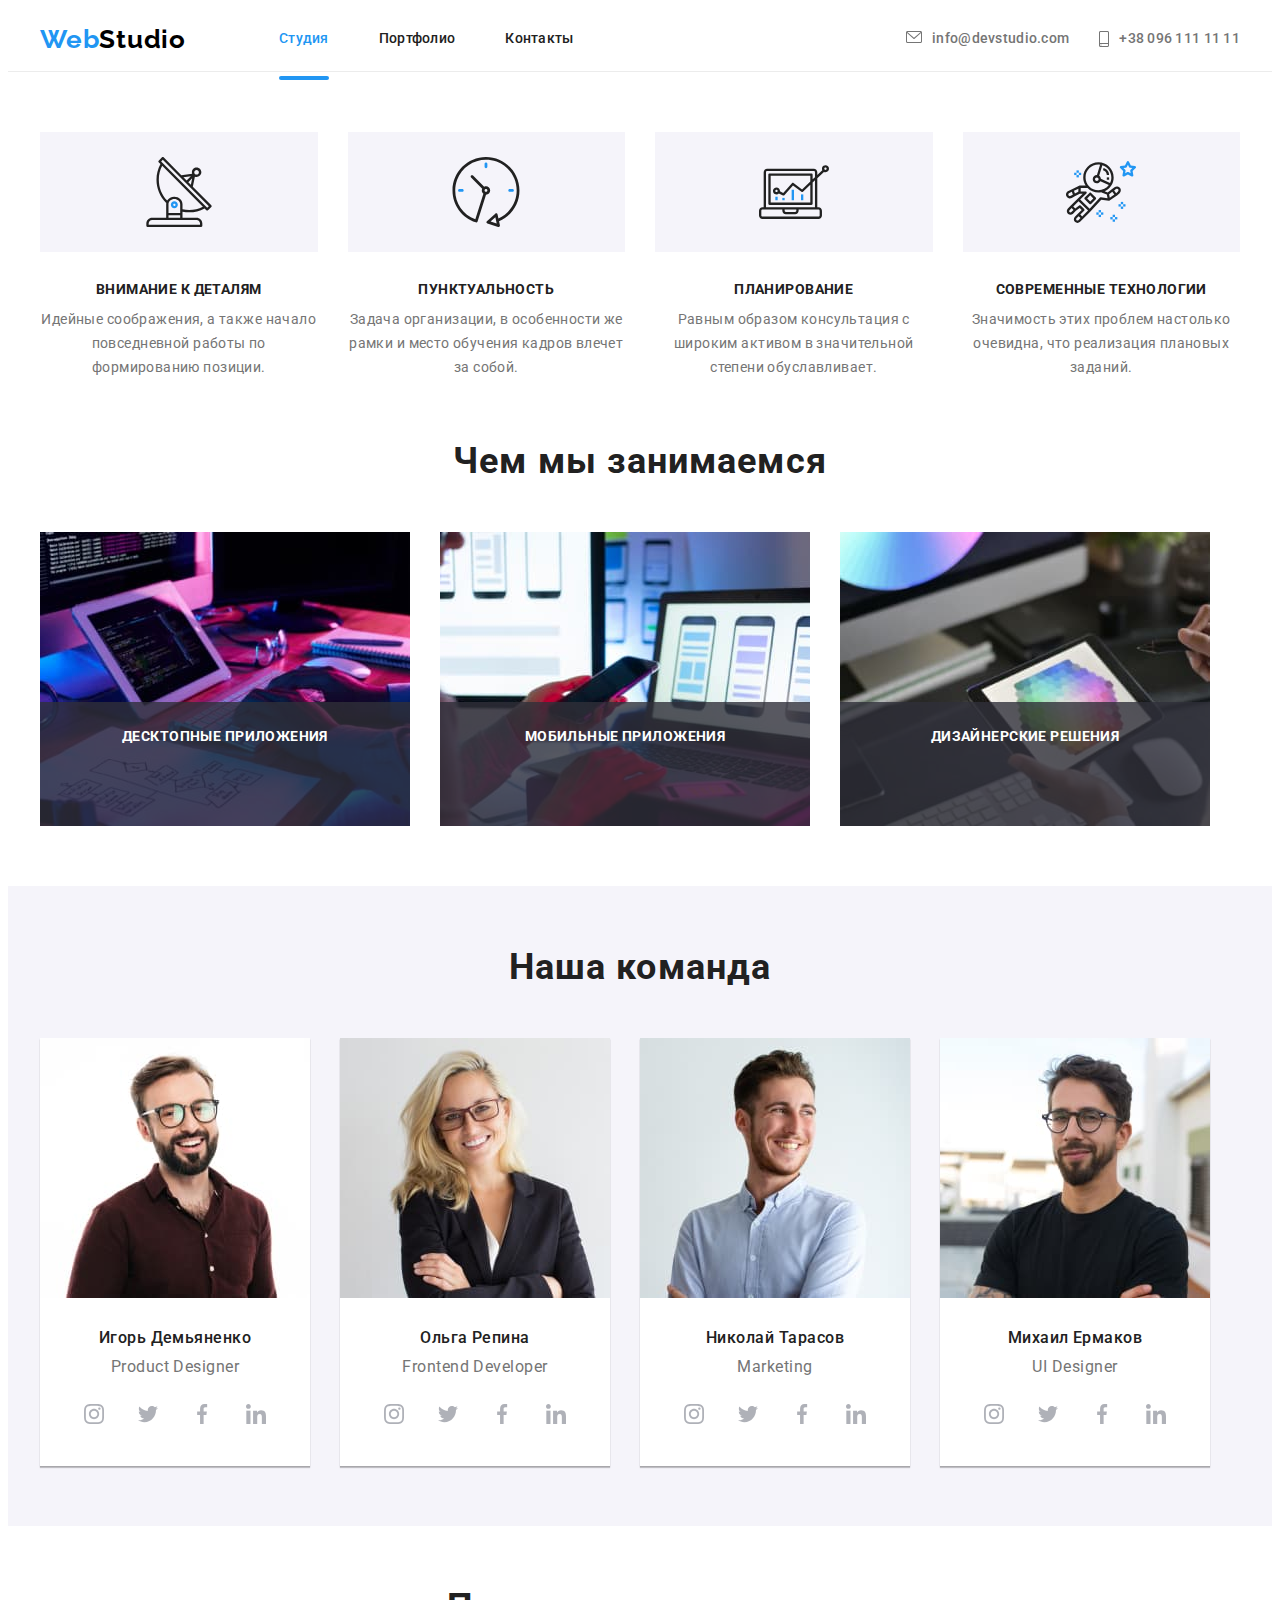
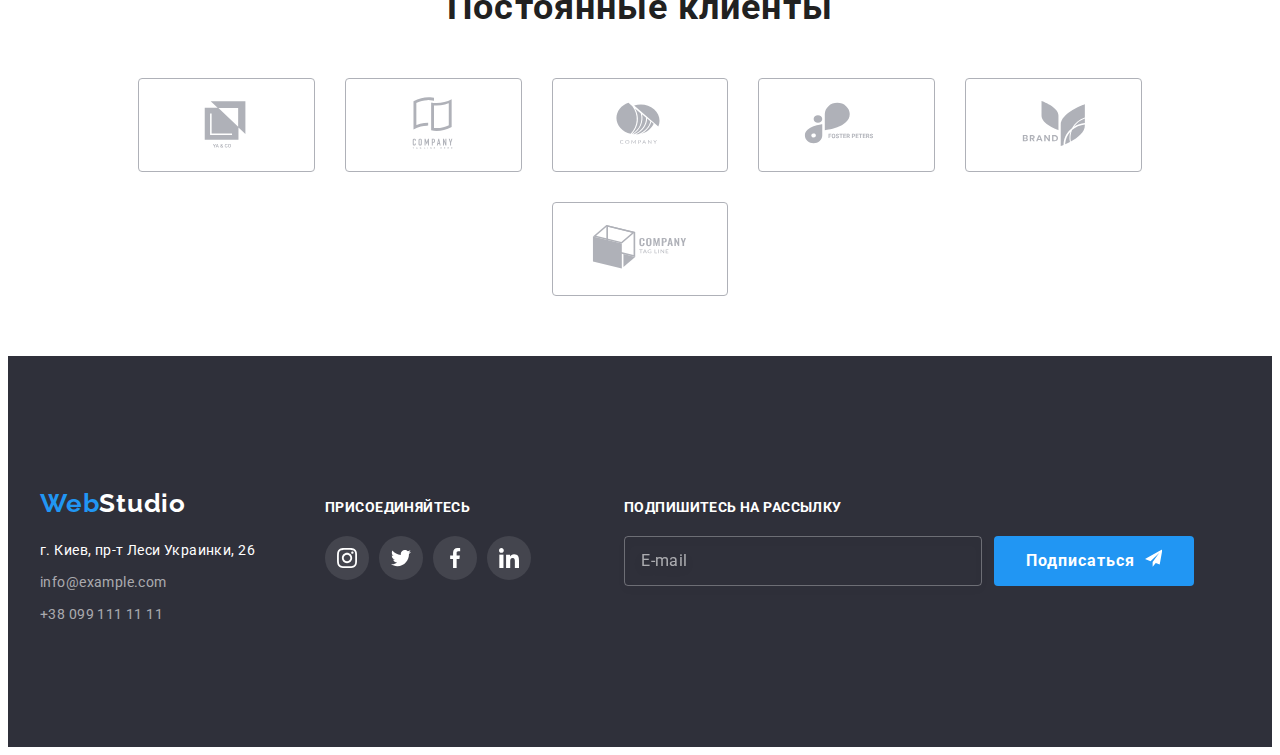
==== commit f818ad27: "prefinish" ====
--- a/index.html
+++ b/index.html
@@ -92,7 +92,7 @@
         <button type="button" class="hero-conteiner__btn btn" data-modal-open>Заказать услугу</button>
       </div>
     </section> -->
-    <!-- <section class="section features">
+    <section class="section features">
       <h2 class="title features__title">Наши главные особенности</h2>
       <div class="conteiner features-conteiner">  
         <ul class="features__list">
@@ -137,8 +137,8 @@
           </li>
         </ul>
       </div>
-    </section> -->
-    <!-- <section class="section our-work">
+    </section>
+    <section class="section our-work">
       <div class="conteiner">
         <h2 class="our-work__title">Чем мы занимаемся</h2>
         <ul class="our-work__list">
@@ -169,8 +169,8 @@
           </li>
         </ul>
       </div>
-    </section> -->
-    <!-- <section class="section our-team">
+    </section>
+    <section class="section our-team">
       <div class="conteiner">
         <h2 class="our-team__title">Наша команда</h2>
         <ul class="our-team__list">
@@ -350,8 +350,8 @@
           </li>
         </ul>
       </div>
-    </section> -->
-    <!-- <section class="section clients">
+    </section>
+    <section class="section clients">
       <div class="conteiner clients-conteiner">
         <h2 class="clients__title">Постоянные клиенты</h2>
         <ul class="clients__list">
@@ -399,9 +399,9 @@
           </li>
         </ul>
       </div>
-    </section> -->
+    </section>
   </main>
-  <!-- <footer>
+  <footer>
     <div class="conteiner footer-conteiner">
       <div class="footer-tabl">
         <div class="footer-nav">
@@ -462,8 +462,8 @@
         </button>
       </form>
     </div>
-  </footer> -->
-  <!-- <div class="backdrop is-hidden" data-modal>
+  </footer>
+  <div class="backdrop is-hidden" data-modal>
     <div class="modal">
       <button class="button modal-close" data-modal-close>
         <svg class="modal-close__icon" width= "18" height= "18">
@@ -520,8 +520,8 @@
         <button type="submit" class="modal-btn btn">Отправить</button>
       </form>
     </div>
-  </div> -->
-  <!-- <script src="./js/modal.js"></script> -->
+  </div>
+  <script src="./js/modal.js"></script>
   <script src="./js/menu.js"></script>
 </body>
 
--- a/css/main.min.css
+++ b/css/main.min.css
@@ -1,2 +1,2 @@
-:root{--body-backgr-color: #ffffff;--basic-text-color: #757575;--secondary-text-color: #ffffff;--main-title-color: #ffffff;--basic-title-color: #212121;--secondary-titele-color: #000000;--accent-color: #2196f3;--header-link-color: #212121;--header-hover-color: #2196f3;--header-logo-color: #000000;--header-contact-color: #757575;--header-backgr-color: #ffffff;--btn-color: #f5f4fa;--btn-text-color: #212121;--btn--backgr-color: #2196f3;--secondary-btn-color: #ffffff;--footer-logo-accent-color: #ffffff;--footer-backgr-color: #2f303a;--footer-address-color: #ffffff;--footer-contact-color: rgba(255, 255, 255, 0.6);--hero-backgr-color: #2f303a;--our-team-backgr-color: #f5f4fa;--our-team-cards-backgr-color: #ffffff;--primary--link-color: #ffffff;--features-icon-bg-color: #f5f4fa;--clients-color: #afb1b8;--cubic: cubic-bezier(0.4, 0, 0.2, 1);--anim-duration: 250ms;--modal-bg-color: #ffffff}p,h1,h2,h3,h4,h5,h6{margin:0}ul{margin:0;padding:0}button{cursor:pointer}img{display:block}ul{list-style:none}a{text-decoration:none}body{font-family:"Roboto", sans-serif;font-size:14px;letter-spacing:00.03em;color:var(--basic-text-color);background-color:var(--body-backgr-color)}.section{padding-top:60px;padding-bottom:60px}@media screen and (min-width: 1200px){padding-top:94px;padding-bottom:94px}.conteiner{width:100%;padding-left:15px;padding-right:15px;margin:0 auto;text-align:center}@media screen and (min-width: 480px){.conteiner{width:480px}}@media screen and (min-width: 768px){.conteiner{width:768px}}@media screen and (min-width: 1200px){.conteiner{width:1200px}}header{background-color:var(--header-backgr-color);padding-top:16px;padding-bottom:16px;border-bottom:1px solid #ececec}@media screen and (min-widht: 768px){header{padding-top:26px;padding-bottom:26px}}@media screen and (min-widht: 1200px){header{padding-top:24px;padding-bottom:25px}}.header-conteiner{display:flex;align-items:center;justify-content:space-between}@media screen and (max-width: 767px){.header-conteiner{display:none}}.header-nav{display:flex}.header-nav__list{display:flex;align-items:center;margin-left:88px;margin-right:84px}.header-nav__list :not(:last-child){margin-right:50px}@media screen and (min-width: 1200px){.header-nav__list{margin-left:93px}}.header-nav__link{font-style:inherit;font-weight:500;font-size:14px;line-height:1.14;letter-spacing:.02em;vertical-align:Top;color:var(--header-link-color);transition:color var(--anim-duration) var(--cubic)}.header-nav__link:hover,.header-nav__link:focus{color:var(--header-hover-color)}.header-nav__link--current{position:relative;color:var(--accent-color)}.header-nav__link--current::after{content:"";position:absolute;left:0;bottom:-30px;width:100%;height:4px;border-radius:2px;background-color:var(--accent-color)}@media screen and (min-width: 1200px){.header-nav__link--current::after{bottom:-34px}}@media screen and (min-width: 768px) and (max-width: 1199px){.header-contact__list :not(:last-child){margin-bottom:10px;margin-left:18px}}@media screen and (min-width: 1200px){.header-contact__list{display:flex}.header-contact__list :not(:last-child){margin-right:30px}}.header-contact__item{padding-right:auto;color:var(--header-contact-color)}.header-contact__item:focus,.header-contact__item:hover{color:var(--header-hover-color)}.header-contact__link{display:flex;align-items:flex-start;justify-content:center;cursor:pointer;font-style:inherit;font-weight:500;font-size:12px;line-height:1.17;letter-spacing:.02em;color:inherit;transition:color var(--anim-duration) var(--cubic)}.header-contact__link+.header-contact__link{margin-right:50px}.header-contact__icon{margin-right:10px;fill:currentColor}.logo{display:block;font-family:"Raleway";font-weight:700;font-size:24px;line-height:1.17;letter-spacing:.03em;color:var(--accent-color)}@media screen and (min-width: 1200px){.logo{font-weight:700;font-size:26px;line-height:1.19;letter-spacing:.03em}}.logo--dark{color:var(--header-logo-color)}.logo--light{color:var(--footer-logo-accent-color)}.mobile-header{display:flex;position:relative;align-items:center;justify-content:space-between;min-height:60px}@media screen and (min-width: 768px){.mobile-header{display:none}}.mobile-header__btn{display:inline-flex;margin:0;padding:0;background-color:transparent;border:none}.mobile-header__icon{position:absolute;top:10px;right:15px;z-index:5;transition:fill var(--anim-duration) var(--cubic)}.mobile-header__icon:focus,.mobile-header__icon:hover{fill:var(--accent-color)}.mobile-header__icon-menu{display:none}.mobile-header__btn.is-open .mobile-header__icon-menu{display:block}.mobile-header__icon-close{display:block}.mobile-header__btn.is-open .mobile-header__icon-close{display:none}.mobile-nav{display:none;position:absolute;top:0;left:0;text-align:left;background-color:var(--header-backgr-color);width:100vw;height:100vh}.mobile-nav.is-open{display:block}.mobile-nav__list{margin-top:48px;margin-bottom:306px}.mobile-nav__link{display:inline-block;margin-left:40px;margin-right:auto;margin-bottom:32px;text-align:center;font-weight:500;font-size:40px;line-height:1.18;letter-spacing:.02em;color:var(--header-link-color);transition:color var(--anim-duration) var(--cubic)}.mobile-nav__link:focus,.mobile-nav__link:hover{color:var(--header-hover-color)}.mobile-nav__link--current{color:var(--header-hover-color)}.mobile-header-contact__list{margin-left:40px;margin-bottom:64px}.mobile-header-contact__item+.mobile-header-contact__item{margin-top:32px}.mobile-header-contact__link--tel{font-weight:500;font-size:34px;line-height:1.05;letter-spacing:.02em;color:var(--header-hover-color)}.mobile-header-contact__link--mail{font-weight:500;font-size:24px;line-height:1.17;letter-spacing:.02em;color:var(--header-contact-color)}.mobile-header-socials__list{display:flex;margin-left:40px}.mobile-header-socials__item{padding:0 10px;font-weight:500;font-size:18px;line-height:1.22;letter-spacing:.02em;color:var(--header-hover-color)}.mobile-header-socials__item+.mobile-header-socials__item{border-left:1px solid rgba(33,33,33,0.2)}.btn{min-width:200px;height:50px;border-radius:4px;border:none;padding:10px 32px;text-align:center;font-family:inherit;font-weight:700;font-size:16px;line-height:1.87;display:flex;letter-spacing:0.06em;color:var(--secondary-btn-color);background-color:var(--btn--backgr-color);cursor:pointer}.hero{align-items:center;text-align:center;background-color:var(--hero-backgr-color);background-image:linear-gradient(rgba(47,48,58,0.4), rgba(47,48,58,0.4)),url(../images/hero-bg-mob.jpg);background-repeat:no-repeat;background-position:center;background-size:cover;padding-top:118px;padding-bottom:118px;max-width:1600px;height:auto;margin:0 auto}@media (min-device-pixel-ratio: 2), (min-resolution: 192dpi), (min-resolution: 2dppx){.hero{background-image:linear-gradient(rgba(47,48,58,0.4), rgba(47,48,58,0.4)),url(../images/hero-bg-mob2x.jpg)}}@media screen and (min-width: 768px){.hero{background-image:linear-gradient(rgba(47,48,58,0.4), rgba(47,48,58,0.4)),url(../images/hero-bg-tab.jpg)}}@media screen and (min-width: 768px) and (min-device-pixel-ratio: 2), screen and (min-width: 768px) and (min-resolution: 192dpi), screen and (min-width: 768px) and (min-resolution: 2dppx){.hero{background-image:linear-gradient(rgba(47,48,58,0.4), rgba(47,48,58,0.4)),url(../images/hero-bg-tab2x.jpg)}}@media screen and (min-width: 1200px){.hero{padding-top:200px;padding-bottom:200px;background-image:linear-gradient(rgba(47,48,58,0.4), rgba(47,48,58,0.4)),url(../images/hero-bg.jpg)}}@media screen and (min-width: 1200px) and (min-device-pixel-ratio: 2), screen and (min-width: 1200px) and (min-resolution: 192dpi), screen and (min-width: 1200px) and (min-resolution: 2dppx){.hero{background-image:linear-gradient(rgba(47,48,58,0.4), rgba(47,48,58,0.4)),url(../images/hero-bg2x.jpg)}}.hero-conteiner__titele{font-weight:900;font-size:26px;line-height:1.62;letter-spacing:.06em;text-transform:uppercase;color:var(--main-title-color);margin-bottom:30px}@media screen and (min-width: 1200px){.hero-conteiner__titele{font-weight:900;font-size:44px;line-height:1.36;letter-spacing:.06em}}.hero-conteiner__btn{margin:0 auto}.features-conteiner{padding-bottom:0}.features__title{display:none}.features__list{margin-bottom:-30px}@media screen and (min-width: 768px){.features__list{display:flex;margin-right:-30px}}@media screen and (min-width: 768px) and (max-width: 1199px){.features__list{flex-wrap:wrap}}.features__item{margin-bottom:30px;margin-right:30px}@media screen and (min-width: 768px){.features__item{width:calc(100% / 2 - 30px)}}@media screen and (min-width: 1200px){.features__item{width:calc(100% / 4 - 30px)}}.features-wrap{width:100%;height:120px;display:flex;align-items:center;justify-content:center;margin-bottom:30px;background-color:var(--features-icon-bg-color)}.conteiner .features-wrap__title{font-weight:700;font-size:14px;line-height:1.14;letter-spacing:.03em;text-transform:uppercase;color:var(--basic-title-color);margin-bottom:10px}.features-wrap__text{font-size:14px;line-height:1.71;letter-spacing:.03em;color:var(--basic-text-color)}.our-work{padding-top:0}@media screen and (max-width: 1199px){.our-work{display:none}}.our-work__list{display:flex}.our-work__item+.our-work__item{margin-left:30px}.our-work__wrap{position:relative}.our-work__text{position:absolute;bottom:0;width:100%;min-height:70px;padding:27px 0;text-align:center;background-color:rgba(47,48,58,0.8);font-weight:700;font-size:14px;line-height:1.14;letter-spacing:.03em;text-transform:uppercase;color:var(--secondary-text-color)}.our-work__title{font-weight:700;font-size:36px;line-height:1.17;letter-spacing:.03em;text-align:center;color:var(--basic-title-color);margin-bottom:50px}.our-team{background-color:var(--our-team-backgr-color)}.our-team__title{font-weight:700;font-size:36px;line-height:1.17;letter-spacing:.03em;text-align:center;color:var(--basic-title-color);margin-bottom:50px}.our-team__list{margin-bottom:-30px}@media screen and (min-width: 768px){.our-team__list{display:flex}}@media screen and (min-width: 768px) and (max-width: 1199px){.our-team__list{flex-wrap:wrap;margin-right:-30px}}.our-team__item{width:100%;margin-bottom:30px;box-shadow:0 2px 1px 0 rgba(0,0,0,0.2),0 1px 1px 0 rgba(0,0,0,0.14)}@media screen and (min-width: 768px){.our-team__item{width:calc(100% / 2 - 30px);margin-right:30px}}@media screen and (min-width: 1200px){.our-team__item{width:calc(100% / 4 - 30px)}}.our-team__img{width:100%}.our-team__name{font-weight:500;font-size:16px;line-height:1.19;letter-spacing:.03em;text-align:center;color:var(--basic-title-color);margin-bottom:10px}.our-team__proffetions{margin-bottom:16px;font-size:16px;line-height:1.19;letter-spacing:.03em;text-align:center;color:var(--basic-text-color)}.our-team__card-text{background-color:var(--our-team-cards-backgr-color);padding-top:30px;padding-bottom:30px}.socials{display:flex;justify-content:center}.socials__link{width:44px;height:44px;color:#afb1b8;border-radius:50%;display:flex;align-items:center;justify-content:center;transition:color var(--anim-duration) var(--cubic),background-color var(--anim-duration) var(--cubic)}.socials__link:focus,.socials__link:hover{color:var(--primary--link-color);background-color:var(--accent-color)}.socials__item+.socials__item{margin-left:10px}.socials__icon{width:20px;height:20px;fill:currentColor}.socials--dark{margin:0 auto;width:206px;height:80px}.socials__link--dark{color:var(--footer-address-color);background-color:rgba(255,255,255,0.1)}.clients-conteiner{text-align:center}.clients__title{margin-bottom:30px;font-family:Roboto;font-style:normal;font-weight:700;font-size:28px;line-height:1.18;letter-spacing:.03em;text-align:center;color:var(--basic-title-color)}@media screen and (min-width: 1200px){.clients__title{font-size:36px;line-height:1.17;margin-bottom:50px}}.clients__list{display:flex;justify-content:center;align-items:center;flex-wrap:wrap;margin-right:-30px;margin-bottom:-30px}.clients__item{width:calc(100% / 2 - 30px);height:92px;margin-right:30px;margin-bottom:30px;border:1px solid var(--clients-color);border-radius:4px;display:flex;justify-content:center;align-items:center;color:var(--clients-color);transition:color var(--anim-duration) var(--cubic),border var(--anim-duration) var(--cubic)}.clients__item:focus,.clients__item:hover{color:var(--accent-color);border:1px solid var(--accent-color)}@media screen and (min-width: 768px){.clients__item{width:calc(100% / 3 - 30px)}}@media screen and (min-width: 1200px){.clients__item{width:calc(100% / 6 - 30px)}}.clients__link{color:inherit}.clients__icon{width:106px;height:60px;fill:currentColor}footer{background:var(--footer-backgr-color);padding-top:60px;padding-bottom:60px}.footer-conteiner{text-align:center}@media screen and (min-width: 1200px){.footer-conteiner{display:flex;align-items:baseline;text-align:left}}@media screen and (min-width: 1200px){.footer-nav{margin-right:70px}}@media screen and (min-width: 768px){.footer-tabl{display:flex;justify-content:space-between;margin-right:89px;margin-left:76px}}@media screen and (min-width: 1200px){.footer-tabl{margin-right:93px;margin-left:0}}.address{margin-top:20px;margin-bottom:60px;font-style:normal}.address__contact-link{display:inline-block;margin-top:8px;font-style:inherit;font-size:14px;line-height:1.71;letter-spacing:.03em;color:var(--footer-contact-color)}.address__link{font-family:inherit;font-style:normal;font-size:14px;line-height:1.71;letter-spacing:.03em;color:var(--footer-address-color)}.footer-title{margin-bottom:20px;font-weight:700;font-size:14px;line-height:1.14;letter-spacing:.03em;text-transform:uppercase;color:var(--footer-address-color)}@media screen and (min-width: 1200px){.footer-title{margin-top:12px}}@media screen and (min-width: 1200px){.footer-form{display:flex;width:570px;height:86px;margin-top:72px}}.footer-form__field{margin-right:12px}.footer-form__title{display:block}.footer-form__input{width:100%;height:50px;margin-bottom:20px;padding-left:16px;border:1px solid rgba(255,255,255,0.3);box-sizing:border-box;filter:drop-shadow(0px 4px 4px rgba(0,0,0,0.15));border-radius:4px;color:var(--secondary-text-color);background-color:inherit}.footer-form__input::placeholder{font-family:Roboto;font-style:normal;font-weight:400;font-size:16px;line-height:1.25;letter-spacing:.03em;color:rgba(255,255,255,0.6)}@media screen and (min-width: 768px){.footer-form__input{width:450px}}@media screen and (min-width: 1200px){.footer-form__input{width:358px}}.footer-btn{margin:0 auto}@media screen and (min-width: 1200px){.footer-btn{margin-top:48px}}.footer-btn__title{margin-right:10px}.portfolio__title{display:none}.portfolio-filtr{display:flex;margin-right:-8px;margin-bottom:35px}@media screen and (max-width: 767px){.portfolio-filtr{flex-wrap:wrap}}@media screen and (min-width: 768px){.portfolio-filtr{justify-content:center;margin-bottom:15px}}@media screen and (min-width: 1200px){.portfolio-filtr{margin-bottom:35px}}.portfolio-filtr__btn{margin-right:8px;margin-bottom:15px;padding:6px 22px;border-radius:4px;border:none;font-style:inherit;font-weight:500;font-size:16px;line-height:1.62;letter-spacing:.03em;text-align:center;color:var(--btn-text-color);background-color:var(--btn-color);cursor:pointer;transition:color var(--anim-duration) var(--cubic),background-color var(--anim-duration) var(--cubic),box-shadow var(--anim-duration) var(--cubic)}.portfolio-filtr__btn:focus,.portfolio-filtr__btn:hover{color:var(--secondary-btn-color);background-color:var(--accent-color);box-shadow:0 2px 2px 0 rgba(0,0,0,0.12),0 1px 2px 0 rgba(0,0,0,0.08)}.portfolio-list{margin-bottom:-30px;margin-right:-30px;width:inherit}@media screen and (min-width: 768px){.portfolio-list{display:flex;flex-wrap:wrap}}.portfolio-card{max-width:100%;margin-bottom:30px}@media screen and (min-width: 768px){.portfolio-card{margin-right:30px;width:calc(100% / 2 - 30px)}}@media screen and (min-width: 768px) and (min-width: 1200px){.portfolio-card{width:calc(100% / 3 - 30px)}}.portfolio-card:focus .portfolio-card__overlay-text,.portfolio-card:hover .portfolio-card__overlay-text{transform:translateY(0)}.portfolio-card__img{max-width:370px;height:auto;margin:0 auto;display:block;transition:box-shadow var(--anim-duration) var(--cubic)}.portfolio-card__img:hover,.portfolio-card__img:focus{box-shadow:0 4px 4px 0 rgba(0,0,0,0.25)}.portfolio-card__overlay{position:relative;overflow:hidden}.portfolio-card__overlay-text{position:absolute;top:0;left:0;transform:translateY(100%);transition:transform var(--anim-duration) var(--cubic);width:100%;height:100%;padding:63px 24px;font-size:18px;line-height:1.56;letter-spacing:.03em;color:var(--secondary-text-color);background-color:rgba(33,150,243,0.9)}.portfolio-card__text{padding:20px 24px;border-left:1px solid #eeeeee;border-right:1px solid #eeeeee;border-bottom:1px solid #eeeeee}.portfolio-card__title{display:inline-block;font-weight:700;font-size:18px;line-height:2;letter-spacing:.06em;color:var(--basic-title-color);margin-bottom:4px}.portfolio-card__filtrvalue{font-size:16px;line-height:1.87;letter-spacing:.03em;color:var(--basic-text-color)}.backdrop{position:fixed;top:0;transition:transform var(--anim-duration) var(--cubic),opacity var(--anim-duration) var(--cubic),visibility var(--anim-duration) var(--cubic);width:100vw;height:100vh;background-color:rgba(0,0,0,0.2)}.backdrop.is-hidden .modal{transform:translate(-50%, -50%) scale(1.2);opacity:0}.modal{position:absolute;top:50%;left:50%;transform:translate(-50%, -50%) scale(1);padding:40px;opacity:1;width:528px;background-color:var(--modal-bg-color);border-radius:4px;text-shadow:0 1px 3px 0 rgba(0,0,0,0.12),0 4px 4px 0 rgba(0,0,0,0.25)}.modal-close{position:absolute;top:8px;right:8px;display:flex;width:30px;height:30px;align-items:center;border-radius:50%;border:1px solid rgba(0,0,0,0.1);background-color:transparent}.is-hidden{opacity:0;pointer-events:none;visibility:hidden}.modal-form{display:flex;flex-direction:column;width:100%;align-items:center;transition:background-color 2000ms var(--cubic);transition:border-color 2000ms var(--cubic)}.modal-form__title{margin-bottom:12px;font-weight:700;font-size:20px;line-height:1.15;letter-spacing:.03em;color:var(--basic-title-color)}.modal-form__item{display:flex;flex-direction:column;margin-bottom:10px;width:448px}.modal-form__label{margin-bottom:4px;font-size:12px;line-height:1.17;letter-spacing:.01em;color:#757575}.modal-form__wrap{position:relative}.modal-form__input{outline:none;width:100%;height:40px;padding-left:42px;border:1px solid rgba(33,33,33,0.2);border-radius:4px;transition:border-color var(--anim-duration) var(--cubic)}.modal-form__input:focus{border:1px solid var(--accent-color)}.modal-form__icon{position:absolute;top:50%;left:12px;transform:translateY(-50%);transition:fill var(--anim-duration) var(--cubic)}.modal-form__input:focus+.modal-form__icon{fill:var(--accent-color)}.modal-form__coment{display:flex;flex-direction:column;margin-bottom:20px;width:100%;height:138px;resize:none}.modal-form__text{height:100%;resize:none;outline:none;padding:12px 16px;margin-top:4px;border:1px solid rgba(33,33,33,0.2);border-radius:4px;font-size:12px;line-height:1.17;letter-spacing:.01em;color:var(--basic-text-color);transition:border-color var(--anim-duration) var(--cubic)}.modal-form__text::placeholder{color:rgba(117,117,117,0.5)}.modal-form__text:focus{border-color:var(--accent-color)}.modal-checkbox__check{position:absolute;width:1px;height:1px;margin:-1px;border:0;padding:0;clip:rect(0 0 0 0);overflow:hidden}.modal-checkbox__label{display:flex;align-items:center;margin-bottom:30px;font-size:14px;line-height:1.71;letter-spacing:.03em;color:var(--basic-text-color)}.modal-checkbox__check:checked+.modal-checkbox__label{fill:var(--primary--link-color)}.modal-checkbox__label span{width:16px;height:15px;border:2px solid #212121;border-radius:2px;margin-right:8px;display:flex;align-items:center;justify-content:center}.modal-checkbox__check:checked+.modal-checkbox__label span{background-color:var(--accent-color)}.modal-checkbox__label span .modal-checkbox__icon{fill:transparent}.modal-checkbox__check:checked+.modal-checkbox__label span .modal-checkbox__icon{fill:var(--primary--link-color)}.modal-checkbox__link{text-decoration:underline;color:var(--accent-color);margin-left:5px}.modal-btn{padding-left:56px;transition:background-color var(--anim-duration) var(--cubic);transition:box-shadow var(--anim-duration) var(--cubic)}.modal-btn:hover,.modal-btn:focus{background-color:#188ce8;box-shadow:0px 4px 4px rgba(0,0,0,0.15)}
+:root{--body-backgr-color: #ffffff;--basic-text-color: #757575;--secondary-text-color: #ffffff;--main-title-color: #ffffff;--basic-title-color: #212121;--secondary-titele-color: #000000;--accent-color: #2196f3;--header-link-color: #212121;--header-hover-color: #2196f3;--header-logo-color: #000000;--header-contact-color: #757575;--header-backgr-color: #ffffff;--btn-color: #f5f4fa;--btn-text-color: #212121;--btn--backgr-color: #2196f3;--secondary-btn-color: #ffffff;--footer-logo-accent-color: #ffffff;--footer-backgr-color: #2f303a;--footer-address-color: #ffffff;--footer-contact-color: rgba(255, 255, 255, 0.6);--hero-backgr-color: #2f303a;--our-team-backgr-color: #f5f4fa;--our-team-cards-backgr-color: #ffffff;--primary--link-color: #ffffff;--features-icon-bg-color: #f5f4fa;--clients-color: #afb1b8;--cubic: cubic-bezier(0.4, 0, 0.2, 1);--anim-duration: 250ms;--modal-bg-color: #ffffff}p,h1,h2,h3,h4,h5,h6{margin:0}ul{margin:0;padding:0}button{cursor:pointer}img{display:block}ul{list-style:none}a{text-decoration:none}body{font-family:"Roboto", sans-serif;font-size:14px;letter-spacing:00.03em;color:var(--basic-text-color);background-color:var(--body-backgr-color)}.section{padding-top:60px;padding-bottom:60px}@media screen and (min-width: 1200px){padding-top:94px;padding-bottom:94px}.conteiner{width:100%;padding-left:15px;padding-right:15px;margin:0 auto;text-align:center}@media screen and (min-width: 480px){.conteiner{width:480px}}@media screen and (min-width: 768px){.conteiner{width:768px}}@media screen and (min-width: 1200px){.conteiner{width:1200px}}header{background-color:var(--header-backgr-color);padding-top:16px;padding-bottom:16px;border-bottom:1px solid #ececec}@media screen and (min-widht: 768px){header{padding-top:26px;padding-bottom:26px}}@media screen and (min-widht: 1200px){header{padding-top:24px;padding-bottom:25px}}.header-conteiner{display:flex;align-items:center;justify-content:space-between}@media screen and (max-width: 767px){.header-conteiner{display:none}}.header-nav{display:flex}.header-nav__list{display:flex;align-items:center;margin-left:88px;margin-right:84px}.header-nav__list :not(:last-child){margin-right:50px}@media screen and (min-width: 1200px){.header-nav__list{margin-left:93px}}.header-nav__link{font-style:inherit;font-weight:500;font-size:14px;line-height:1.14;letter-spacing:.02em;vertical-align:Top;color:var(--header-link-color);transition:color var(--anim-duration) var(--cubic)}.header-nav__link:hover,.header-nav__link:focus{color:var(--header-hover-color)}.header-nav__link--current{position:relative;color:var(--accent-color)}.header-nav__link--current::after{content:"";position:absolute;left:0;bottom:-30px;width:100%;height:4px;border-radius:2px;background-color:var(--accent-color)}@media screen and (min-width: 1200px){.header-nav__link--current::after{bottom:-34px}}@media screen and (min-width: 768px) and (max-width: 1199px){.header-contact__list :not(:last-child){margin-bottom:10px;margin-left:18px}}@media screen and (min-width: 1200px){.header-contact__list{display:flex}.header-contact__list :not(:last-child){margin-right:30px}}.header-contact__item{padding-right:auto;color:var(--header-contact-color)}.header-contact__item:focus,.header-contact__item:hover{color:var(--header-hover-color)}.header-contact__link{display:flex;align-items:flex-start;justify-content:center;cursor:pointer;font-style:inherit;font-weight:500;font-size:12px;line-height:1.17;letter-spacing:.02em;color:inherit;transition:color var(--anim-duration) var(--cubic)}.header-contact__link+.header-contact__link{margin-right:50px}@media screen and (min-width: 1200px){.header-contact__link{font-weight:500;font-size:14px;line-height:1.14;letter-spacing:.02em}}.header-contact__icon{margin-right:10px;fill:currentColor}.logo{display:block;font-family:"Raleway";font-weight:700;font-size:24px;line-height:1.17;letter-spacing:.03em;color:var(--accent-color)}@media screen and (min-width: 1200px){.logo{font-weight:700;font-size:26px;line-height:1.19;letter-spacing:.03em}}.logo--dark{color:var(--header-logo-color)}.logo--light{color:var(--footer-logo-accent-color)}.mobile-header{display:flex;position:relative;align-items:center;justify-content:space-between;min-height:60px}@media screen and (min-width: 768px){.mobile-header{display:none}}.mobile-header__btn{display:inline-flex;margin:0;padding:0;background-color:transparent;border:none}.mobile-header__icon{position:absolute;top:10px;right:15px;z-index:5;transition:fill var(--anim-duration) var(--cubic)}.mobile-header__icon:focus,.mobile-header__icon:hover{fill:var(--accent-color)}.mobile-header__icon-menu{display:none}.mobile-header__btn.is-open .mobile-header__icon-menu{display:block}.mobile-header__icon-close{display:block}.mobile-header__btn.is-open .mobile-header__icon-close{display:none}.mobile-nav{display:none;position:absolute;top:0;left:0;text-align:left;background-color:var(--header-backgr-color);width:100vw;height:100vh}.mobile-nav.is-open{display:block}.mobile-nav__list{margin-top:48px;margin-bottom:306px}.mobile-nav__link{display:inline-block;margin-left:40px;margin-right:auto;margin-bottom:32px;text-align:center;font-weight:500;font-size:40px;line-height:1.18;letter-spacing:.02em;color:var(--header-link-color);transition:color var(--anim-duration) var(--cubic)}.mobile-nav__link:focus,.mobile-nav__link:hover{color:var(--header-hover-color)}.mobile-nav__link--current{color:var(--header-hover-color)}.mobile-header-contact__list{margin-left:40px;margin-bottom:64px}.mobile-header-contact__item+.mobile-header-contact__item{margin-top:32px}.mobile-header-contact__link--tel{font-weight:500;font-size:34px;line-height:1.05;letter-spacing:.02em;color:var(--header-hover-color)}.mobile-header-contact__link--mail{font-weight:500;font-size:24px;line-height:1.17;letter-spacing:.02em;color:var(--header-contact-color)}.mobile-header-socials__list{display:flex;margin-left:40px}.mobile-header-socials__item{padding:0 10px;font-weight:500;font-size:18px;line-height:1.22;letter-spacing:.02em;color:var(--header-hover-color)}.mobile-header-socials__item+.mobile-header-socials__item{border-left:1px solid rgba(33,33,33,0.2)}.btn{min-width:200px;height:50px;border-radius:4px;border:none;padding:10px 32px;text-align:center;font-family:inherit;font-weight:700;font-size:16px;line-height:1.87;display:flex;letter-spacing:0.06em;color:var(--secondary-btn-color);background-color:var(--btn--backgr-color);cursor:pointer}.hero{align-items:center;text-align:center;background-color:var(--hero-backgr-color);background-image:linear-gradient(rgba(47,48,58,0.4), rgba(47,48,58,0.4)),url(../images/hero-bg-mob.jpg);background-repeat:no-repeat;background-position:center;background-size:cover;padding-top:118px;padding-bottom:118px;max-width:1600px;height:auto;margin:0 auto}@media (min-device-pixel-ratio: 2), (min-resolution: 192dpi), (min-resolution: 2dppx){.hero{background-image:linear-gradient(rgba(47,48,58,0.4), rgba(47,48,58,0.4)),url(../images/hero-bg-mob2x.jpg)}}@media screen and (min-width: 768px){.hero{background-image:linear-gradient(rgba(47,48,58,0.4), rgba(47,48,58,0.4)),url(../images/hero-bg-tab.jpg)}}@media screen and (min-width: 768px) and (min-device-pixel-ratio: 2), screen and (min-width: 768px) and (min-resolution: 192dpi), screen and (min-width: 768px) and (min-resolution: 2dppx){.hero{background-image:linear-gradient(rgba(47,48,58,0.4), rgba(47,48,58,0.4)),url(../images/hero-bg-tab2x.jpg)}}@media screen and (min-width: 1200px){.hero{padding-top:200px;padding-bottom:200px;background-image:linear-gradient(rgba(47,48,58,0.4), rgba(47,48,58,0.4)),url(../images/hero-bg.jpg)}}@media screen and (min-width: 1200px) and (min-device-pixel-ratio: 2), screen and (min-width: 1200px) and (min-resolution: 192dpi), screen and (min-width: 1200px) and (min-resolution: 2dppx){.hero{background-image:linear-gradient(rgba(47,48,58,0.4), rgba(47,48,58,0.4)),url(../images/hero-bg2x.jpg)}}.hero-conteiner__titele{font-weight:900;font-size:26px;line-height:1.62;letter-spacing:.06em;text-transform:uppercase;color:var(--main-title-color);margin-bottom:30px}@media screen and (min-width: 1200px){.hero-conteiner__titele{font-weight:900;font-size:44px;line-height:1.36;letter-spacing:.06em}}.hero-conteiner__btn{margin:0 auto}.features-conteiner{padding-bottom:0}.features__title{display:none}.features__list{margin-bottom:-30px}@media screen and (min-width: 768px){.features__list{display:flex;margin-right:-30px}}@media screen and (min-width: 768px) and (max-width: 1199px){.features__list{flex-wrap:wrap}}.features__item{margin-bottom:30px;margin-right:30px}@media screen and (min-width: 768px){.features__item{width:calc(100% / 2 - 30px)}}@media screen and (min-width: 1200px){.features__item{width:calc(100% / 4 - 30px)}}.features-wrap{width:100%;height:120px;display:flex;align-items:center;justify-content:center;margin-bottom:30px;background-color:var(--features-icon-bg-color)}.conteiner .features-wrap__title{font-weight:700;font-size:14px;line-height:1.14;letter-spacing:.03em;text-transform:uppercase;color:var(--basic-title-color);margin-bottom:10px}.features-wrap__text{font-size:14px;line-height:1.71;letter-spacing:.03em;color:var(--basic-text-color)}.our-work{padding-top:0}@media screen and (max-width: 1199px){.our-work{display:none}}.our-work__list{display:flex}.our-work__item+.our-work__item{margin-left:30px}.our-work__wrap{position:relative}.our-work__text{position:absolute;bottom:0;width:100%;min-height:70px;padding:27px 0;text-align:center;background-color:rgba(47,48,58,0.8);font-weight:700;font-size:14px;line-height:1.14;letter-spacing:.03em;text-transform:uppercase;color:var(--secondary-text-color)}.our-work__title{font-weight:700;font-size:36px;line-height:1.17;letter-spacing:.03em;text-align:center;color:var(--basic-title-color);margin-bottom:50px}.our-team{background-color:var(--our-team-backgr-color)}.our-team__title{font-weight:700;font-size:36px;line-height:1.17;letter-spacing:.03em;text-align:center;color:var(--basic-title-color);margin-bottom:50px}.our-team__list{margin-bottom:-30px}@media screen and (min-width: 768px){.our-team__list{display:flex}}@media screen and (min-width: 768px) and (max-width: 1199px){.our-team__list{flex-wrap:wrap;margin-right:-30px}}.our-team__item{width:100%;margin-bottom:30px;box-shadow:0 2px 1px 0 rgba(0,0,0,0.2),0 1px 1px 0 rgba(0,0,0,0.14)}@media screen and (min-width: 768px){.our-team__item{width:calc(100% / 2 - 30px);margin-right:30px}}@media screen and (min-width: 1200px){.our-team__item{width:calc(100% / 4 - 30px)}}.our-team__img{width:100%}.our-team__name{font-weight:500;font-size:16px;line-height:1.19;letter-spacing:.03em;text-align:center;color:var(--basic-title-color);margin-bottom:10px}.our-team__proffetions{margin-bottom:16px;font-size:16px;line-height:1.19;letter-spacing:.03em;text-align:center;color:var(--basic-text-color)}.our-team__card-text{background-color:var(--our-team-cards-backgr-color);padding-top:30px;padding-bottom:30px}.socials{display:flex;justify-content:center}.socials__link{width:44px;height:44px;color:#afb1b8;border-radius:50%;display:flex;align-items:center;justify-content:center;transition:color var(--anim-duration) var(--cubic),background-color var(--anim-duration) var(--cubic)}.socials__link:focus,.socials__link:hover{color:var(--primary--link-color);background-color:var(--accent-color)}.socials__item+.socials__item{margin-left:10px}.socials__icon{width:20px;height:20px;fill:currentColor}.socials--dark{margin:0 auto;width:206px;height:80px}.socials__link--dark{color:var(--footer-address-color);background-color:rgba(255,255,255,0.1)}.clients-conteiner{text-align:center}.clients__title{margin-bottom:30px;font-family:Roboto;font-style:normal;font-weight:700;font-size:28px;line-height:1.18;letter-spacing:.03em;text-align:center;color:var(--basic-title-color)}@media screen and (min-width: 1200px){.clients__title{font-size:36px;line-height:1.17;margin-bottom:50px}}.clients__list{display:flex;justify-content:center;align-items:center;flex-wrap:wrap;margin-right:-30px;margin-bottom:-30px}.clients__item{width:calc(100% / 2 - 30px);height:92px;margin-right:30px;margin-bottom:30px;border:1px solid var(--clients-color);border-radius:4px;display:flex;justify-content:center;align-items:center;color:var(--clients-color);transition:color var(--anim-duration) var(--cubic),border var(--anim-duration) var(--cubic)}.clients__item:focus,.clients__item:hover{color:var(--accent-color);border:1px solid var(--accent-color)}@media screen and (min-width: 768px){.clients__item{width:calc(100% / 3 - 30px)}}@media screen and (min-width: 1200px){.clients__item{width:calc(100% / 6 - 30px)}}.clients__link{color:inherit}.clients__icon{width:106px;height:60px;fill:currentColor}footer{background:var(--footer-backgr-color);padding-top:60px;padding-bottom:60px}.footer-conteiner{text-align:center}@media screen and (min-width: 1200px){.footer-conteiner{display:flex;align-items:baseline;text-align:left}}@media screen and (min-width: 1200px){.footer-nav{margin-right:70px}}@media screen and (min-width: 768px){.footer-tabl{display:flex;justify-content:space-between;margin-right:89px;margin-left:76px}}@media screen and (min-width: 1200px){.footer-tabl{margin-right:93px;margin-left:0}}.address{margin-top:20px;margin-bottom:60px;font-style:normal}.address__contact-link{display:inline-block;margin-top:8px;font-style:inherit;font-size:14px;line-height:1.71;letter-spacing:.03em;color:var(--footer-contact-color)}.address__link{font-family:inherit;font-style:normal;font-size:14px;line-height:1.71;letter-spacing:.03em;color:var(--footer-address-color)}.footer-title{margin-bottom:20px;font-weight:700;font-size:14px;line-height:1.14;letter-spacing:.03em;text-transform:uppercase;color:var(--footer-address-color)}@media screen and (min-width: 1200px){.footer-title{margin-top:12px}}@media screen and (min-width: 1200px){.footer-form{display:flex;width:570px;height:86px;margin-top:72px}}.footer-form__field{margin-right:12px}.footer-form__title{display:block}.footer-form__input{width:100%;height:50px;margin-bottom:20px;padding-left:16px;border:1px solid rgba(255,255,255,0.3);box-sizing:border-box;filter:drop-shadow(0px 4px 4px rgba(0,0,0,0.15));border-radius:4px;color:var(--secondary-text-color);background-color:inherit}.footer-form__input::placeholder{font-family:Roboto;font-style:normal;font-weight:400;font-size:16px;line-height:1.25;letter-spacing:.03em;color:rgba(255,255,255,0.6)}@media screen and (min-width: 768px){.footer-form__input{width:450px}}@media screen and (min-width: 1200px){.footer-form__input{width:358px}}.footer-btn{margin:0 auto}@media screen and (min-width: 1200px){.footer-btn{margin-top:48px}}.footer-btn__title{margin-right:10px}.portfolio__title{display:none}.portfolio-filtr{display:flex;margin-right:-8px;margin-bottom:35px}@media screen and (max-width: 767px){.portfolio-filtr{flex-wrap:wrap}}@media screen and (min-width: 768px){.portfolio-filtr{justify-content:center;margin-bottom:15px}}@media screen and (min-width: 1200px){.portfolio-filtr{margin-bottom:35px}}.portfolio-filtr__btn{margin-right:8px;margin-bottom:15px;padding:6px 22px;border-radius:4px;border:none;font-style:inherit;font-weight:500;font-size:16px;line-height:1.62;letter-spacing:.03em;text-align:center;color:var(--btn-text-color);background-color:var(--btn-color);cursor:pointer;transition:color var(--anim-duration) var(--cubic),background-color var(--anim-duration) var(--cubic),box-shadow var(--anim-duration) var(--cubic)}.portfolio-filtr__btn:focus,.portfolio-filtr__btn:hover{color:var(--secondary-btn-color);background-color:var(--accent-color);box-shadow:0 2px 2px 0 rgba(0,0,0,0.12),0 1px 2px 0 rgba(0,0,0,0.08)}.portfolio-list{margin-bottom:-30px;margin-right:-30px;width:inherit}@media screen and (min-width: 768px){.portfolio-list{display:flex;flex-wrap:wrap}}.portfolio-card{align-items:center;width:100%;margin-bottom:30px}@media screen and (min-width: 768px){.portfolio-card{margin-right:30px;width:calc(100% / 2 - 30px)}}@media screen and (min-width: 768px) and (min-width: 1200px){.portfolio-card{width:calc(100% / 3 - 30px)}}.portfolio-card:focus .portfolio-card__overlay-text,.portfolio-card:hover .portfolio-card__overlay-text{transform:translateY(0)}.portfolio-card__img{width:100%;height:auto;margin:0 auto;display:block;transition:box-shadow var(--anim-duration) var(--cubic)}.portfolio-card__img:hover,.portfolio-card__img:focus{box-shadow:0 4px 4px 0 rgba(0,0,0,0.25)}.portfolio-card__overlay{position:relative;overflow:hidden}.portfolio-card__overlay-text{position:absolute;top:0;left:0;transform:translateY(100%);transition:transform var(--anim-duration) var(--cubic);width:100%;height:100%;padding:63px 24px;font-size:18px;line-height:1.56;letter-spacing:.03em;color:var(--secondary-text-color);background-color:rgba(33,150,243,0.9)}.portfolio-card__text{padding:20px 24px;border-left:1px solid #eeeeee;border-right:1px solid #eeeeee;border-bottom:1px solid #eeeeee}.portfolio-card__title{display:inline-block;font-weight:700;font-size:18px;line-height:2;letter-spacing:.06em;color:var(--basic-title-color);margin-bottom:4px}.portfolio-card__filtrvalue{font-size:16px;line-height:1.87;letter-spacing:.03em;color:var(--basic-text-color)}.backdrop{position:fixed;top:0;transition:transform var(--anim-duration) var(--cubic),opacity var(--anim-duration) var(--cubic),visibility var(--anim-duration) var(--cubic);width:100vw;height:100vh;background-color:rgba(0,0,0,0.2)}.backdrop.is-hidden .modal{transform:translate(-50%, -50%) scale(1.2);opacity:0}.modal{position:absolute;top:50%;left:50%;transform:translate(-50%, -50%) scale(1);padding:40px;opacity:1;width:100%;background-color:var(--modal-bg-color);border-radius:4px;text-shadow:0 1px 3px 0 rgba(0,0,0,0.12),0 4px 4px 0 rgba(0,0,0,0.25)}@media screen and (min-width: 480px){.modal{width:450px}}@media screen and (min-width: 1200px){.modal{width:528px}}.modal-close{position:absolute;top:8px;right:8px;display:flex;width:30px;height:30px;align-items:center;border-radius:50%;border:1px solid rgba(0,0,0,0.1);background-color:transparent}.is-hidden{opacity:0;pointer-events:none;visibility:hidden}.modal-form{display:flex;flex-direction:column;width:100%;align-items:center;transition:background-color var(--anim-duration) var(--cubic);transition:border-color var(--anim-duration) var(--cubic)}.modal-form__title{margin-bottom:12px;text-align:center;font-weight:700;font-size:20px;line-height:1.5;letter-spacing:.03em;color:var(--basic-title-color)}@media screen and (min-width: 1200px){.modal-form__title{font-weight:700;font-size:20px;line-height:1.15;letter-spacing:.03em}}.modal-form__list{width:inherit}.modal-form__item{display:flex;flex-direction:column;margin:0 auto 10px auto;max-width:370px}@media screen and (min-width: 1200px){.modal-form__item{width:448px}}.modal-form__label{margin-bottom:4px;width:inherit;font-size:12px;line-height:1.17;letter-spacing:.01em;color:#757575}.modal-form__wrap{position:relative}.modal-form__input{outline:none;width:100%;height:40px;padding-left:42px;border:1px solid rgba(33,33,33,0.2);border-radius:4px;transition:border-color var(--anim-duration) var(--cubic)}.modal-form__input:focus{border:1px solid var(--accent-color)}.modal-form__icon{position:absolute;top:50%;left:12px;transform:translateY(-50%);transition:fill var(--anim-duration) var(--cubic)}.modal-form__input:focus+.modal-form__icon{fill:var(--accent-color)}.modal-form__coment{display:flex;flex-direction:column;margin-bottom:20px;max-width:370px;height:138px;resize:none}.modal-form__text{height:100%;resize:none;outline:none;padding:12px 16px;margin-top:4px;border:1px solid rgba(33,33,33,0.2);border-radius:4px;font-size:12px;line-height:1.17;letter-spacing:.01em;color:var(--basic-text-color);transition:border-color var(--anim-duration) var(--cubic)}.modal-form__text::placeholder{color:rgba(117,117,117,0.5)}.modal-form__text:focus{border-color:var(--accent-color)}.modal-checkbox__check{position:absolute;width:1px;height:1px;margin:-1px;border:0;padding:0;clip:rect(0 0 0 0);overflow:hidden}.modal-checkbox__label{display:flex;align-items:center;margin-bottom:30px;font-size:14px;line-height:1.71;letter-spacing:.03em;color:var(--basic-text-color)}.modal-checkbox__check:checked+.modal-checkbox__label{fill:var(--primary--link-color)}.modal-checkbox__label span{width:16px;height:15px;border:2px solid #212121;border-radius:2px;margin-right:8px;display:flex;align-items:center;justify-content:center}.modal-checkbox__check:checked+.modal-checkbox__label span{background-color:var(--accent-color)}.modal-checkbox__label span .modal-checkbox__icon{fill:transparent}.modal-checkbox__check:checked+.modal-checkbox__label span .modal-checkbox__icon{fill:var(--primary--link-color)}.modal-checkbox__link{text-decoration:underline;color:var(--accent-color);margin-left:5px}.modal-btn{padding-left:56px;transition:background-color var(--anim-duration) var(--cubic);transition:box-shadow var(--anim-duration) var(--cubic)}.modal-btn:hover,.modal-btn:focus{background-color:#188ce8;box-shadow:0px 4px 4px rgba(0,0,0,0.15)}
 /*# sourceMappingURL=main.min.css.map */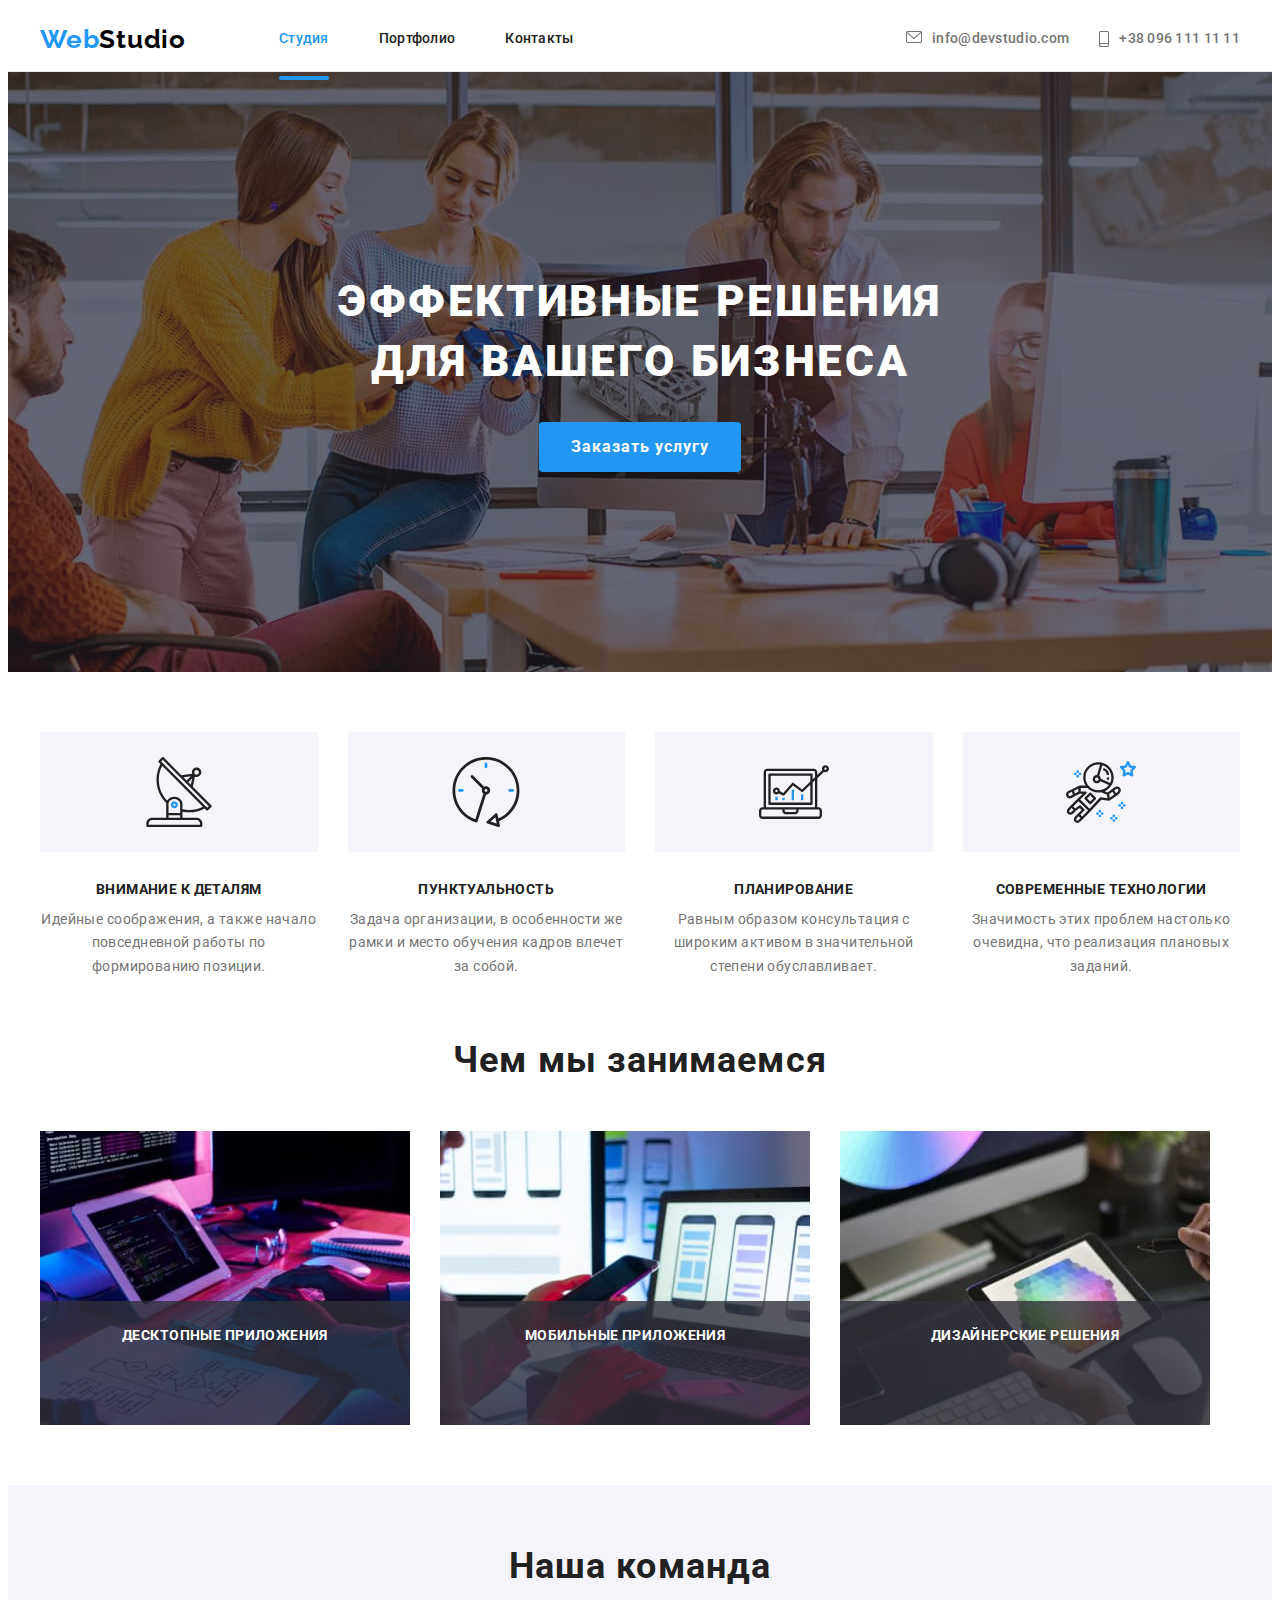
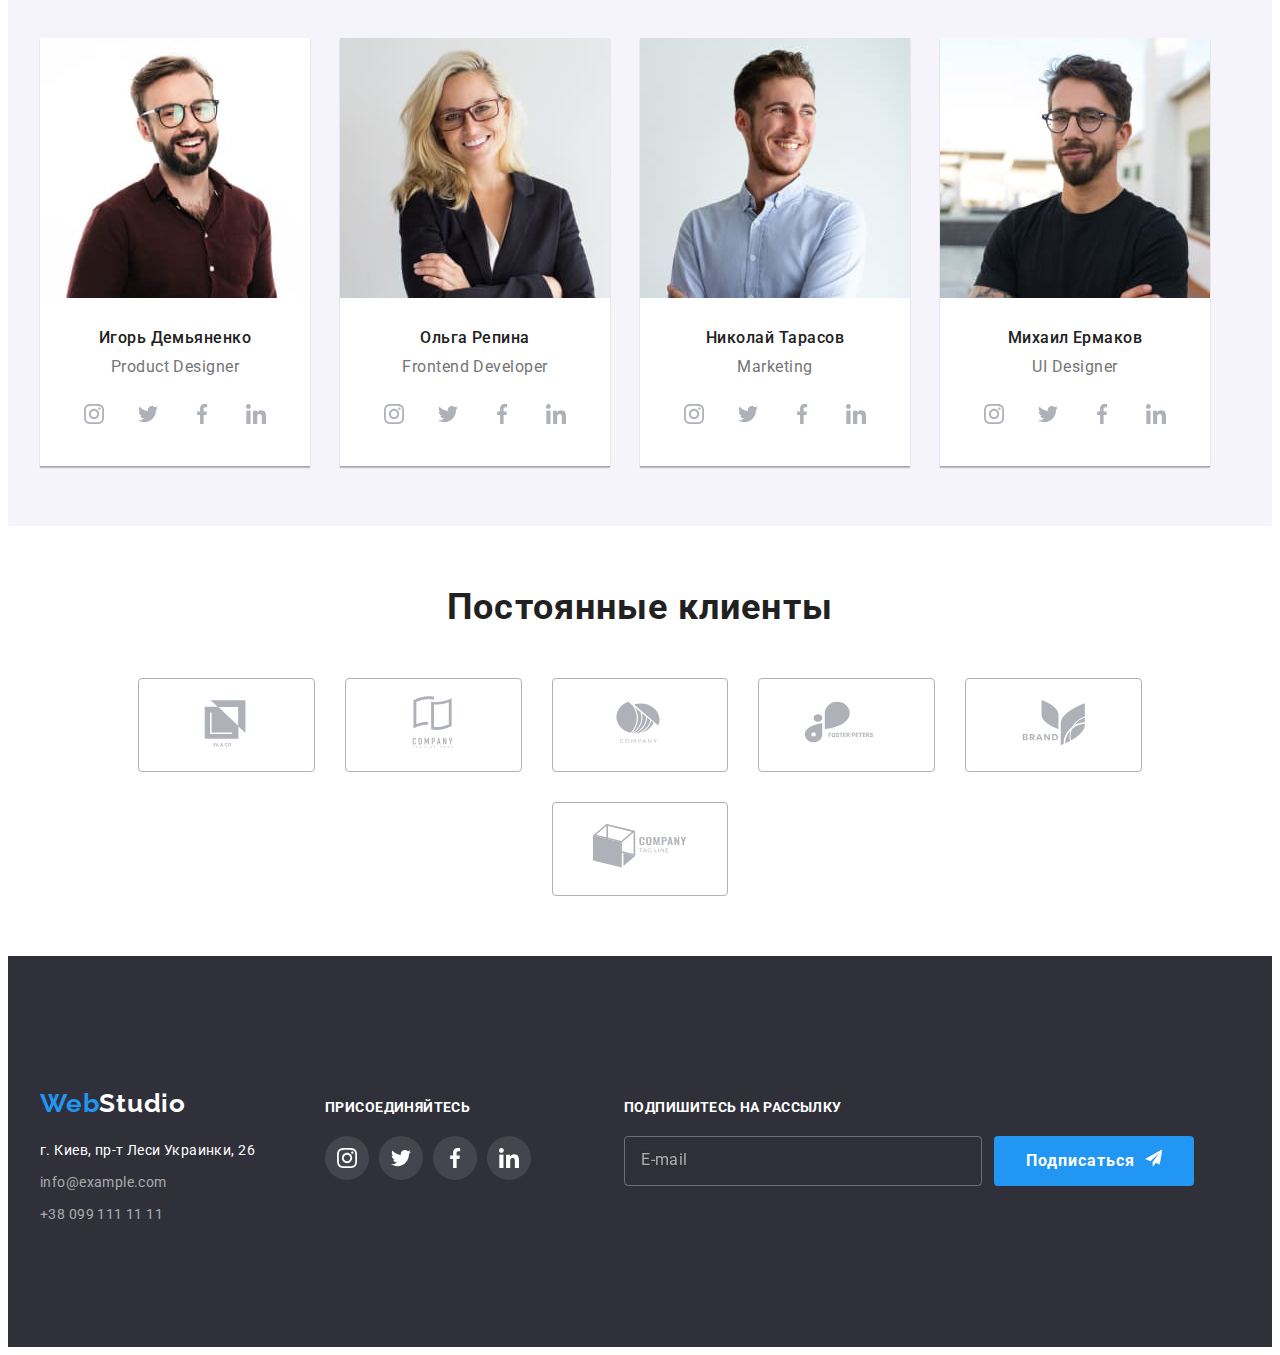
==== commit 77eaee79: "prefinish2" ====
--- a/index.html
+++ b/index.html
@@ -86,12 +86,12 @@
   </header>
   
   <main>
-    <!-- <section class="hero">
+    <section class="hero">
       <div class="conteiner hero-conteiner">
         <h1 class="hero-conteiner__titele">Эффективные решения<br/> для вашего бизнеса</h1>
         <button type="button" class="hero-conteiner__btn btn" data-modal-open>Заказать услугу</button>
       </div>
-    </section> -->
+    </section>
     <section class="section features">
       <h2 class="title features__title">Наши главные особенности</h2>
       <div class="conteiner features-conteiner">  
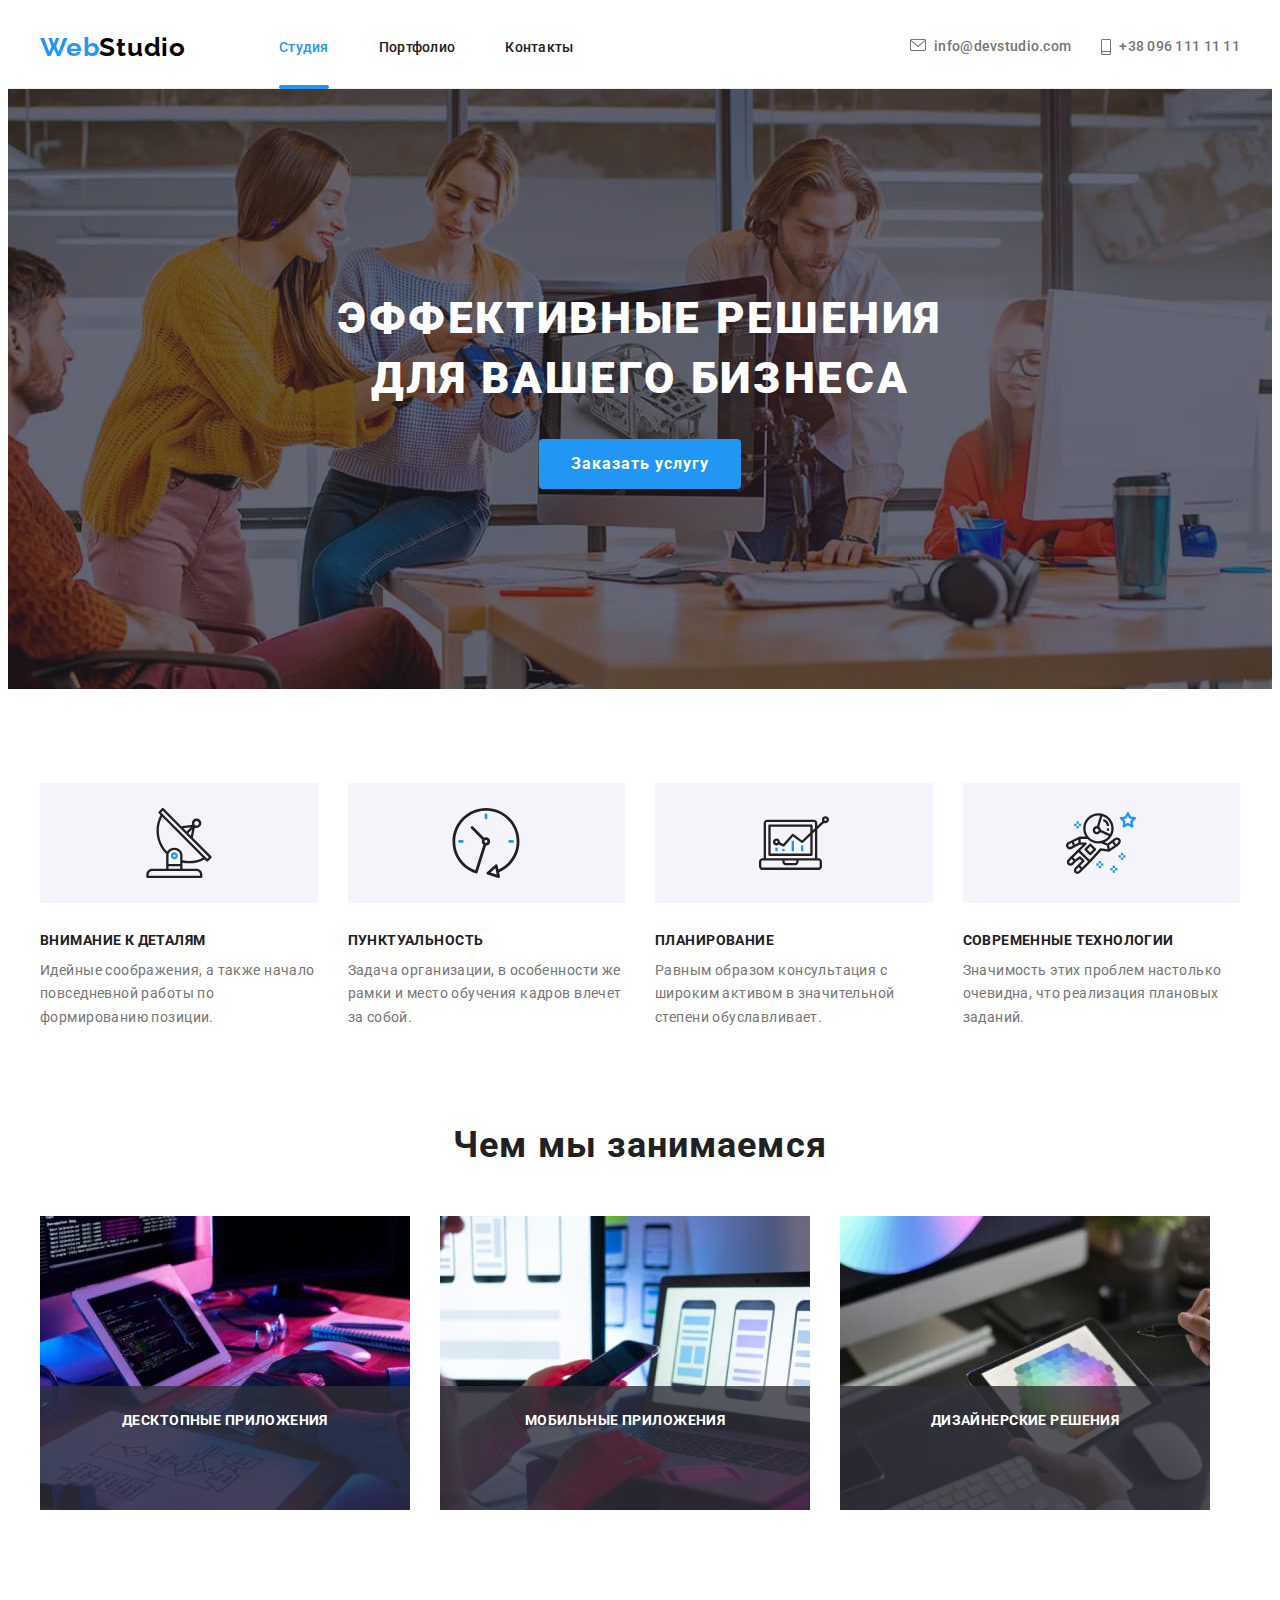
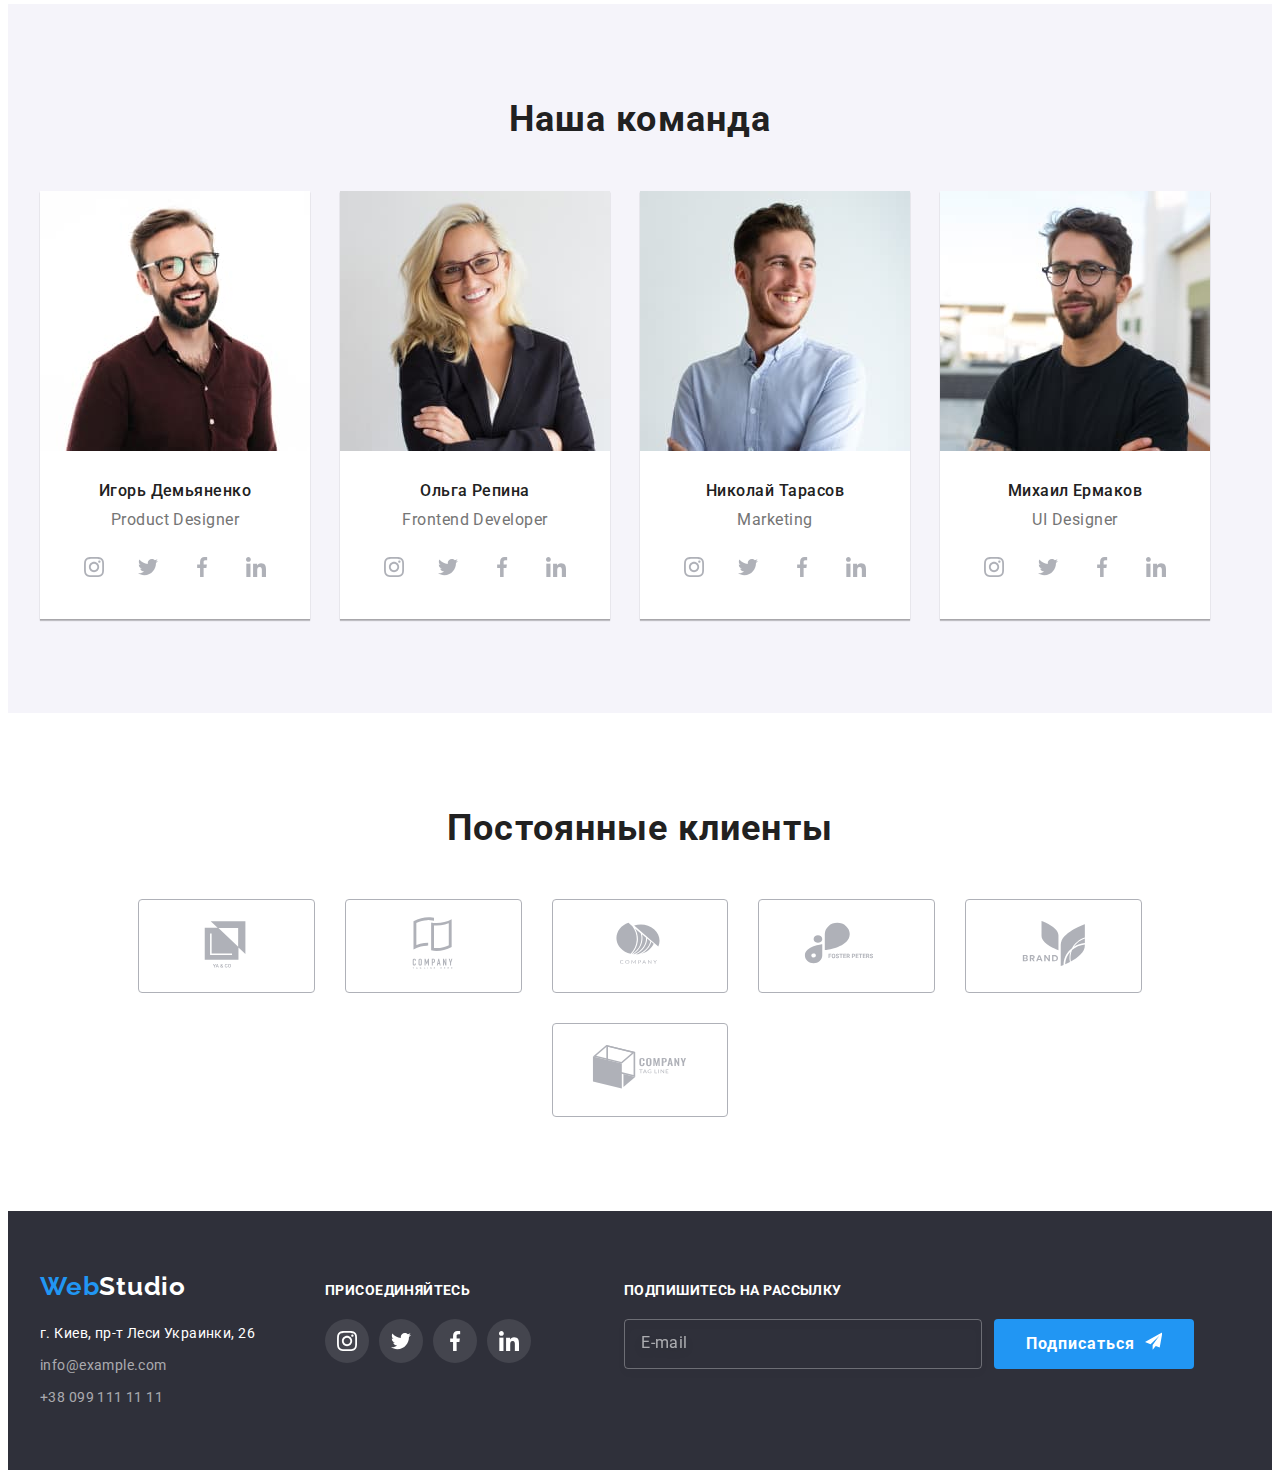
==== commit 0c8544c9: "modal" ====
--- a/index.html
+++ b/index.html
@@ -60,27 +60,28 @@
           <li><a class="mobile-nav__link" href="./portfolio.html">Портфолио</a></li>
           <li><a class="mobile-nav__link" href="">Контакты</a></li>
         </ul>
-        <div class="mobile-header-contact">
-          <ul class="mobile-header-contact__list">
-            <li class="mobile-header-contact__item">
-              <a class="mobile-header-contact__link--tel" href="+380961111111">
-                +38 096 111 11 11</a>
-            </li>
-            <li class="mobile-header-contact__item">
-              <a class="mobile-header-contact__link--mail" href="mailto:info@devstudio.com">
-                info@devstudio.com</a>
-            </li>
-      
-          </ul>
-        </div>
-        <div class="mobile-header-socials">
-          <ul class="mobile-header-socials__list">
-            <li class="mobile-header-socials__item">Instagram</li>
-            <li class="mobile-header-socials__item">Twitter</li>
-            <li class="mobile-header-socials__item">Facebook</li>
-            <li class="mobile-header-socials__item">Linkedin</li>
-          </ul>
-        </div>
+        
+          <div class="mobile-header-contact">
+            <ul class="mobile-header-contact__list">
+              <li class="mobile-header-contact__item">
+                <a class="mobile-header-contact__link--tel" href="+380961111111">
+                  +38 096 111 11 11</a>
+              </li>
+              <li class="mobile-header-contact__item">
+                <a class="mobile-header-contact__link--mail" href="mailto:info@devstudio.com">
+                  info@devstudio.com</a>
+              </li>
+            </ul>
+          </div>
+          <div class="mobile-header-socials">
+            <ul class="mobile-header-socials__list">
+              <li class="mobile-header-socials__item">Instagram</li>
+              <li class="mobile-header-socials__item">Twitter</li>
+              <li class="mobile-header-socials__item">Facebook</li>
+              <li class="mobile-header-socials__item">Linkedin</li>
+            </ul>
+          </div>
+        
       </div>
     </div>
   </header>
--- a/css/main.min.css
+++ b/css/main.min.css
@@ -1,2 +1,2 @@
-:root{--body-backgr-color: #ffffff;--basic-text-color: #757575;--secondary-text-color: #ffffff;--main-title-color: #ffffff;--basic-title-color: #212121;--secondary-titele-color: #000000;--accent-color: #2196f3;--header-link-color: #212121;--header-hover-color: #2196f3;--header-logo-color: #000000;--header-contact-color: #757575;--header-backgr-color: #ffffff;--btn-color: #f5f4fa;--btn-text-color: #212121;--btn--backgr-color: #2196f3;--secondary-btn-color: #ffffff;--footer-logo-accent-color: #ffffff;--footer-backgr-color: #2f303a;--footer-address-color: #ffffff;--footer-contact-color: rgba(255, 255, 255, 0.6);--hero-backgr-color: #2f303a;--our-team-backgr-color: #f5f4fa;--our-team-cards-backgr-color: #ffffff;--primary--link-color: #ffffff;--features-icon-bg-color: #f5f4fa;--clients-color: #afb1b8;--cubic: cubic-bezier(0.4, 0, 0.2, 1);--anim-duration: 250ms;--modal-bg-color: #ffffff}p,h1,h2,h3,h4,h5,h6{margin:0}ul{margin:0;padding:0}button{cursor:pointer}img{display:block}ul{list-style:none}a{text-decoration:none}body{font-family:"Roboto", sans-serif;font-size:14px;letter-spacing:00.03em;color:var(--basic-text-color);background-color:var(--body-backgr-color)}.section{padding-top:60px;padding-bottom:60px}@media screen and (min-width: 1200px){padding-top:94px;padding-bottom:94px}.conteiner{width:100%;padding-left:15px;padding-right:15px;margin:0 auto;text-align:center}@media screen and (min-width: 480px){.conteiner{width:480px}}@media screen and (min-width: 768px){.conteiner{width:768px}}@media screen and (min-width: 1200px){.conteiner{width:1200px}}header{background-color:var(--header-backgr-color);padding-top:16px;padding-bottom:16px;border-bottom:1px solid #ececec}@media screen and (min-widht: 768px){header{padding-top:26px;padding-bottom:26px}}@media screen and (min-widht: 1200px){header{padding-top:24px;padding-bottom:25px}}.header-conteiner{display:flex;align-items:center;justify-content:space-between}@media screen and (max-width: 767px){.header-conteiner{display:none}}.header-nav{display:flex}.header-nav__list{display:flex;align-items:center;margin-left:88px;margin-right:84px}.header-nav__list :not(:last-child){margin-right:50px}@media screen and (min-width: 1200px){.header-nav__list{margin-left:93px}}.header-nav__link{font-style:inherit;font-weight:500;font-size:14px;line-height:1.14;letter-spacing:.02em;vertical-align:Top;color:var(--header-link-color);transition:color var(--anim-duration) var(--cubic)}.header-nav__link:hover,.header-nav__link:focus{color:var(--header-hover-color)}.header-nav__link--current{position:relative;color:var(--accent-color)}.header-nav__link--current::after{content:"";position:absolute;left:0;bottom:-30px;width:100%;height:4px;border-radius:2px;background-color:var(--accent-color)}@media screen and (min-width: 1200px){.header-nav__link--current::after{bottom:-34px}}@media screen and (min-width: 768px) and (max-width: 1199px){.header-contact__list :not(:last-child){margin-bottom:10px;margin-left:18px}}@media screen and (min-width: 1200px){.header-contact__list{display:flex}.header-contact__list :not(:last-child){margin-right:30px}}.header-contact__item{padding-right:auto;color:var(--header-contact-color)}.header-contact__item:focus,.header-contact__item:hover{color:var(--header-hover-color)}.header-contact__link{display:flex;align-items:flex-start;justify-content:center;cursor:pointer;font-style:inherit;font-weight:500;font-size:12px;line-height:1.17;letter-spacing:.02em;color:inherit;transition:color var(--anim-duration) var(--cubic)}.header-contact__link+.header-contact__link{margin-right:50px}@media screen and (min-width: 1200px){.header-contact__link{font-weight:500;font-size:14px;line-height:1.14;letter-spacing:.02em}}.header-contact__icon{margin-right:10px;fill:currentColor}.logo{display:block;font-family:"Raleway";font-weight:700;font-size:24px;line-height:1.17;letter-spacing:.03em;color:var(--accent-color)}@media screen and (min-width: 1200px){.logo{font-weight:700;font-size:26px;line-height:1.19;letter-spacing:.03em}}.logo--dark{color:var(--header-logo-color)}.logo--light{color:var(--footer-logo-accent-color)}.mobile-header{display:flex;position:relative;align-items:center;justify-content:space-between;min-height:60px}@media screen and (min-width: 768px){.mobile-header{display:none}}.mobile-header__btn{display:inline-flex;margin:0;padding:0;background-color:transparent;border:none}.mobile-header__icon{position:absolute;top:10px;right:15px;z-index:5;transition:fill var(--anim-duration) var(--cubic)}.mobile-header__icon:focus,.mobile-header__icon:hover{fill:var(--accent-color)}.mobile-header__icon-menu{display:none}.mobile-header__btn.is-open .mobile-header__icon-menu{display:block}.mobile-header__icon-close{display:block}.mobile-header__btn.is-open .mobile-header__icon-close{display:none}.mobile-nav{display:none;position:absolute;top:0;left:0;text-align:left;background-color:var(--header-backgr-color);width:100vw;height:100vh}.mobile-nav.is-open{display:block}.mobile-nav__list{margin-top:48px;margin-bottom:306px}.mobile-nav__link{display:inline-block;margin-left:40px;margin-right:auto;margin-bottom:32px;text-align:center;font-weight:500;font-size:40px;line-height:1.18;letter-spacing:.02em;color:var(--header-link-color);transition:color var(--anim-duration) var(--cubic)}.mobile-nav__link:focus,.mobile-nav__link:hover{color:var(--header-hover-color)}.mobile-nav__link--current{color:var(--header-hover-color)}.mobile-header-contact__list{margin-left:40px;margin-bottom:64px}.mobile-header-contact__item+.mobile-header-contact__item{margin-top:32px}.mobile-header-contact__link--tel{font-weight:500;font-size:34px;line-height:1.05;letter-spacing:.02em;color:var(--header-hover-color)}.mobile-header-contact__link--mail{font-weight:500;font-size:24px;line-height:1.17;letter-spacing:.02em;color:var(--header-contact-color)}.mobile-header-socials__list{display:flex;margin-left:40px}.mobile-header-socials__item{padding:0 10px;font-weight:500;font-size:18px;line-height:1.22;letter-spacing:.02em;color:var(--header-hover-color)}.mobile-header-socials__item+.mobile-header-socials__item{border-left:1px solid rgba(33,33,33,0.2)}.btn{min-width:200px;height:50px;border-radius:4px;border:none;padding:10px 32px;text-align:center;font-family:inherit;font-weight:700;font-size:16px;line-height:1.87;display:flex;letter-spacing:0.06em;color:var(--secondary-btn-color);background-color:var(--btn--backgr-color);cursor:pointer}.hero{align-items:center;text-align:center;background-color:var(--hero-backgr-color);background-image:linear-gradient(rgba(47,48,58,0.4), rgba(47,48,58,0.4)),url(../images/hero-bg-mob.jpg);background-repeat:no-repeat;background-position:center;background-size:cover;padding-top:118px;padding-bottom:118px;max-width:1600px;height:auto;margin:0 auto}@media (min-device-pixel-ratio: 2), (min-resolution: 192dpi), (min-resolution: 2dppx){.hero{background-image:linear-gradient(rgba(47,48,58,0.4), rgba(47,48,58,0.4)),url(../images/hero-bg-mob2x.jpg)}}@media screen and (min-width: 768px){.hero{background-image:linear-gradient(rgba(47,48,58,0.4), rgba(47,48,58,0.4)),url(../images/hero-bg-tab.jpg)}}@media screen and (min-width: 768px) and (min-device-pixel-ratio: 2), screen and (min-width: 768px) and (min-resolution: 192dpi), screen and (min-width: 768px) and (min-resolution: 2dppx){.hero{background-image:linear-gradient(rgba(47,48,58,0.4), rgba(47,48,58,0.4)),url(../images/hero-bg-tab2x.jpg)}}@media screen and (min-width: 1200px){.hero{padding-top:200px;padding-bottom:200px;background-image:linear-gradient(rgba(47,48,58,0.4), rgba(47,48,58,0.4)),url(../images/hero-bg.jpg)}}@media screen and (min-width: 1200px) and (min-device-pixel-ratio: 2), screen and (min-width: 1200px) and (min-resolution: 192dpi), screen and (min-width: 1200px) and (min-resolution: 2dppx){.hero{background-image:linear-gradient(rgba(47,48,58,0.4), rgba(47,48,58,0.4)),url(../images/hero-bg2x.jpg)}}.hero-conteiner__titele{font-weight:900;font-size:26px;line-height:1.62;letter-spacing:.06em;text-transform:uppercase;color:var(--main-title-color);margin-bottom:30px}@media screen and (min-width: 1200px){.hero-conteiner__titele{font-weight:900;font-size:44px;line-height:1.36;letter-spacing:.06em}}.hero-conteiner__btn{margin:0 auto}.features-conteiner{padding-bottom:0}.features__title{display:none}.features__list{margin-bottom:-30px}@media screen and (min-width: 768px){.features__list{display:flex;margin-right:-30px}}@media screen and (min-width: 768px) and (max-width: 1199px){.features__list{flex-wrap:wrap}}.features__item{margin-bottom:30px;margin-right:30px}@media screen and (min-width: 768px){.features__item{width:calc(100% / 2 - 30px)}}@media screen and (min-width: 1200px){.features__item{width:calc(100% / 4 - 30px)}}.features-wrap{width:100%;height:120px;display:flex;align-items:center;justify-content:center;margin-bottom:30px;background-color:var(--features-icon-bg-color)}.conteiner .features-wrap__title{font-weight:700;font-size:14px;line-height:1.14;letter-spacing:.03em;text-transform:uppercase;color:var(--basic-title-color);margin-bottom:10px}.features-wrap__text{font-size:14px;line-height:1.71;letter-spacing:.03em;color:var(--basic-text-color)}.our-work{padding-top:0}@media screen and (max-width: 1199px){.our-work{display:none}}.our-work__list{display:flex}.our-work__item+.our-work__item{margin-left:30px}.our-work__wrap{position:relative}.our-work__text{position:absolute;bottom:0;width:100%;min-height:70px;padding:27px 0;text-align:center;background-color:rgba(47,48,58,0.8);font-weight:700;font-size:14px;line-height:1.14;letter-spacing:.03em;text-transform:uppercase;color:var(--secondary-text-color)}.our-work__title{font-weight:700;font-size:36px;line-height:1.17;letter-spacing:.03em;text-align:center;color:var(--basic-title-color);margin-bottom:50px}.our-team{background-color:var(--our-team-backgr-color)}.our-team__title{font-weight:700;font-size:36px;line-height:1.17;letter-spacing:.03em;text-align:center;color:var(--basic-title-color);margin-bottom:50px}.our-team__list{margin-bottom:-30px}@media screen and (min-width: 768px){.our-team__list{display:flex}}@media screen and (min-width: 768px) and (max-width: 1199px){.our-team__list{flex-wrap:wrap;margin-right:-30px}}.our-team__item{width:100%;margin-bottom:30px;box-shadow:0 2px 1px 0 rgba(0,0,0,0.2),0 1px 1px 0 rgba(0,0,0,0.14)}@media screen and (min-width: 768px){.our-team__item{width:calc(100% / 2 - 30px);margin-right:30px}}@media screen and (min-width: 1200px){.our-team__item{width:calc(100% / 4 - 30px)}}.our-team__img{width:100%}.our-team__name{font-weight:500;font-size:16px;line-height:1.19;letter-spacing:.03em;text-align:center;color:var(--basic-title-color);margin-bottom:10px}.our-team__proffetions{margin-bottom:16px;font-size:16px;line-height:1.19;letter-spacing:.03em;text-align:center;color:var(--basic-text-color)}.our-team__card-text{background-color:var(--our-team-cards-backgr-color);padding-top:30px;padding-bottom:30px}.socials{display:flex;justify-content:center}.socials__link{width:44px;height:44px;color:#afb1b8;border-radius:50%;display:flex;align-items:center;justify-content:center;transition:color var(--anim-duration) var(--cubic),background-color var(--anim-duration) var(--cubic)}.socials__link:focus,.socials__link:hover{color:var(--primary--link-color);background-color:var(--accent-color)}.socials__item+.socials__item{margin-left:10px}.socials__icon{width:20px;height:20px;fill:currentColor}.socials--dark{margin:0 auto;width:206px;height:80px}.socials__link--dark{color:var(--footer-address-color);background-color:rgba(255,255,255,0.1)}.clients-conteiner{text-align:center}.clients__title{margin-bottom:30px;font-family:Roboto;font-style:normal;font-weight:700;font-size:28px;line-height:1.18;letter-spacing:.03em;text-align:center;color:var(--basic-title-color)}@media screen and (min-width: 1200px){.clients__title{font-size:36px;line-height:1.17;margin-bottom:50px}}.clients__list{display:flex;justify-content:center;align-items:center;flex-wrap:wrap;margin-right:-30px;margin-bottom:-30px}.clients__item{width:calc(100% / 2 - 30px);height:92px;margin-right:30px;margin-bottom:30px;border:1px solid var(--clients-color);border-radius:4px;display:flex;justify-content:center;align-items:center;color:var(--clients-color);transition:color var(--anim-duration) var(--cubic),border var(--anim-duration) var(--cubic)}.clients__item:focus,.clients__item:hover{color:var(--accent-color);border:1px solid var(--accent-color)}@media screen and (min-width: 768px){.clients__item{width:calc(100% / 3 - 30px)}}@media screen and (min-width: 1200px){.clients__item{width:calc(100% / 6 - 30px)}}.clients__link{color:inherit}.clients__icon{width:106px;height:60px;fill:currentColor}footer{background:var(--footer-backgr-color);padding-top:60px;padding-bottom:60px}.footer-conteiner{text-align:center}@media screen and (min-width: 1200px){.footer-conteiner{display:flex;align-items:baseline;text-align:left}}@media screen and (min-width: 1200px){.footer-nav{margin-right:70px}}@media screen and (min-width: 768px){.footer-tabl{display:flex;justify-content:space-between;margin-right:89px;margin-left:76px}}@media screen and (min-width: 1200px){.footer-tabl{margin-right:93px;margin-left:0}}.address{margin-top:20px;margin-bottom:60px;font-style:normal}.address__contact-link{display:inline-block;margin-top:8px;font-style:inherit;font-size:14px;line-height:1.71;letter-spacing:.03em;color:var(--footer-contact-color)}.address__link{font-family:inherit;font-style:normal;font-size:14px;line-height:1.71;letter-spacing:.03em;color:var(--footer-address-color)}.footer-title{margin-bottom:20px;font-weight:700;font-size:14px;line-height:1.14;letter-spacing:.03em;text-transform:uppercase;color:var(--footer-address-color)}@media screen and (min-width: 1200px){.footer-title{margin-top:12px}}@media screen and (min-width: 1200px){.footer-form{display:flex;width:570px;height:86px;margin-top:72px}}.footer-form__field{margin-right:12px}.footer-form__title{display:block}.footer-form__input{width:100%;height:50px;margin-bottom:20px;padding-left:16px;border:1px solid rgba(255,255,255,0.3);box-sizing:border-box;filter:drop-shadow(0px 4px 4px rgba(0,0,0,0.15));border-radius:4px;color:var(--secondary-text-color);background-color:inherit}.footer-form__input::placeholder{font-family:Roboto;font-style:normal;font-weight:400;font-size:16px;line-height:1.25;letter-spacing:.03em;color:rgba(255,255,255,0.6)}@media screen and (min-width: 768px){.footer-form__input{width:450px}}@media screen and (min-width: 1200px){.footer-form__input{width:358px}}.footer-btn{margin:0 auto}@media screen and (min-width: 1200px){.footer-btn{margin-top:48px}}.footer-btn__title{margin-right:10px}.portfolio__title{display:none}.portfolio-filtr{display:flex;margin-right:-8px;margin-bottom:35px}@media screen and (max-width: 767px){.portfolio-filtr{flex-wrap:wrap}}@media screen and (min-width: 768px){.portfolio-filtr{justify-content:center;margin-bottom:15px}}@media screen and (min-width: 1200px){.portfolio-filtr{margin-bottom:35px}}.portfolio-filtr__btn{margin-right:8px;margin-bottom:15px;padding:6px 22px;border-radius:4px;border:none;font-style:inherit;font-weight:500;font-size:16px;line-height:1.62;letter-spacing:.03em;text-align:center;color:var(--btn-text-color);background-color:var(--btn-color);cursor:pointer;transition:color var(--anim-duration) var(--cubic),background-color var(--anim-duration) var(--cubic),box-shadow var(--anim-duration) var(--cubic)}.portfolio-filtr__btn:focus,.portfolio-filtr__btn:hover{color:var(--secondary-btn-color);background-color:var(--accent-color);box-shadow:0 2px 2px 0 rgba(0,0,0,0.12),0 1px 2px 0 rgba(0,0,0,0.08)}.portfolio-list{margin-bottom:-30px;margin-right:-30px;width:inherit}@media screen and (min-width: 768px){.portfolio-list{display:flex;flex-wrap:wrap}}.portfolio-card{align-items:center;width:100%;margin-bottom:30px}@media screen and (min-width: 768px){.portfolio-card{margin-right:30px;width:calc(100% / 2 - 30px)}}@media screen and (min-width: 768px) and (min-width: 1200px){.portfolio-card{width:calc(100% / 3 - 30px)}}.portfolio-card:focus .portfolio-card__overlay-text,.portfolio-card:hover .portfolio-card__overlay-text{transform:translateY(0)}.portfolio-card__img{width:100%;height:auto;margin:0 auto;display:block;transition:box-shadow var(--anim-duration) var(--cubic)}.portfolio-card__img:hover,.portfolio-card__img:focus{box-shadow:0 4px 4px 0 rgba(0,0,0,0.25)}.portfolio-card__overlay{position:relative;overflow:hidden}.portfolio-card__overlay-text{position:absolute;top:0;left:0;transform:translateY(100%);transition:transform var(--anim-duration) var(--cubic);width:100%;height:100%;padding:63px 24px;font-size:18px;line-height:1.56;letter-spacing:.03em;color:var(--secondary-text-color);background-color:rgba(33,150,243,0.9)}.portfolio-card__text{padding:20px 24px;border-left:1px solid #eeeeee;border-right:1px solid #eeeeee;border-bottom:1px solid #eeeeee}.portfolio-card__title{display:inline-block;font-weight:700;font-size:18px;line-height:2;letter-spacing:.06em;color:var(--basic-title-color);margin-bottom:4px}.portfolio-card__filtrvalue{font-size:16px;line-height:1.87;letter-spacing:.03em;color:var(--basic-text-color)}.backdrop{position:fixed;top:0;transition:transform var(--anim-duration) var(--cubic),opacity var(--anim-duration) var(--cubic),visibility var(--anim-duration) var(--cubic);width:100vw;height:100vh;background-color:rgba(0,0,0,0.2)}.backdrop.is-hidden .modal{transform:translate(-50%, -50%) scale(1.2);opacity:0}.modal{position:absolute;top:50%;left:50%;transform:translate(-50%, -50%) scale(1);padding:40px;opacity:1;width:100%;background-color:var(--modal-bg-color);border-radius:4px;text-shadow:0 1px 3px 0 rgba(0,0,0,0.12),0 4px 4px 0 rgba(0,0,0,0.25)}@media screen and (min-width: 480px){.modal{width:450px}}@media screen and (min-width: 1200px){.modal{width:528px}}.modal-close{position:absolute;top:8px;right:8px;display:flex;width:30px;height:30px;align-items:center;border-radius:50%;border:1px solid rgba(0,0,0,0.1);background-color:transparent}.is-hidden{opacity:0;pointer-events:none;visibility:hidden}.modal-form{display:flex;flex-direction:column;width:100%;align-items:center;transition:background-color var(--anim-duration) var(--cubic);transition:border-color var(--anim-duration) var(--cubic)}.modal-form__title{margin-bottom:12px;text-align:center;font-weight:700;font-size:20px;line-height:1.5;letter-spacing:.03em;color:var(--basic-title-color)}@media screen and (min-width: 1200px){.modal-form__title{font-weight:700;font-size:20px;line-height:1.15;letter-spacing:.03em}}.modal-form__list{width:inherit}.modal-form__item{display:flex;flex-direction:column;margin:0 auto 10px auto;max-width:370px}@media screen and (min-width: 1200px){.modal-form__item{width:448px}}.modal-form__label{margin-bottom:4px;width:inherit;font-size:12px;line-height:1.17;letter-spacing:.01em;color:#757575}.modal-form__wrap{position:relative}.modal-form__input{outline:none;width:100%;height:40px;padding-left:42px;border:1px solid rgba(33,33,33,0.2);border-radius:4px;transition:border-color var(--anim-duration) var(--cubic)}.modal-form__input:focus{border:1px solid var(--accent-color)}.modal-form__icon{position:absolute;top:50%;left:12px;transform:translateY(-50%);transition:fill var(--anim-duration) var(--cubic)}.modal-form__input:focus+.modal-form__icon{fill:var(--accent-color)}.modal-form__coment{display:flex;flex-direction:column;margin-bottom:20px;max-width:370px;height:138px;resize:none}.modal-form__text{height:100%;resize:none;outline:none;padding:12px 16px;margin-top:4px;border:1px solid rgba(33,33,33,0.2);border-radius:4px;font-size:12px;line-height:1.17;letter-spacing:.01em;color:var(--basic-text-color);transition:border-color var(--anim-duration) var(--cubic)}.modal-form__text::placeholder{color:rgba(117,117,117,0.5)}.modal-form__text:focus{border-color:var(--accent-color)}.modal-checkbox__check{position:absolute;width:1px;height:1px;margin:-1px;border:0;padding:0;clip:rect(0 0 0 0);overflow:hidden}.modal-checkbox__label{display:flex;align-items:center;margin-bottom:30px;font-size:14px;line-height:1.71;letter-spacing:.03em;color:var(--basic-text-color)}.modal-checkbox__check:checked+.modal-checkbox__label{fill:var(--primary--link-color)}.modal-checkbox__label span{width:16px;height:15px;border:2px solid #212121;border-radius:2px;margin-right:8px;display:flex;align-items:center;justify-content:center}.modal-checkbox__check:checked+.modal-checkbox__label span{background-color:var(--accent-color)}.modal-checkbox__label span .modal-checkbox__icon{fill:transparent}.modal-checkbox__check:checked+.modal-checkbox__label span .modal-checkbox__icon{fill:var(--primary--link-color)}.modal-checkbox__link{text-decoration:underline;color:var(--accent-color);margin-left:5px}.modal-btn{padding-left:56px;transition:background-color var(--anim-duration) var(--cubic);transition:box-shadow var(--anim-duration) var(--cubic)}.modal-btn:hover,.modal-btn:focus{background-color:#188ce8;box-shadow:0px 4px 4px rgba(0,0,0,0.15)}
+:root{--body-backgr-color: #ffffff;--basic-text-color: #757575;--secondary-text-color: #ffffff;--main-title-color: #ffffff;--basic-title-color: #212121;--secondary-titele-color: #000000;--accent-color: #2196f3;--header-link-color: #212121;--header-hover-color: #2196f3;--header-logo-color: #000000;--header-contact-color: #757575;--header-backgr-color: #ffffff;--btn-color: #f5f4fa;--btn-text-color: #212121;--btn--backgr-color: #2196f3;--secondary-btn-color: #ffffff;--footer-logo-accent-color: #ffffff;--footer-backgr-color: #2f303a;--footer-address-color: #ffffff;--footer-contact-color: rgba(255, 255, 255, 0.6);--hero-backgr-color: #2f303a;--our-team-backgr-color: #f5f4fa;--our-team-cards-backgr-color: #ffffff;--primary--link-color: #ffffff;--features-icon-bg-color: #f5f4fa;--clients-color: #afb1b8;--cubic: cubic-bezier(0.4, 0, 0.2, 1);--anim-duration: 250ms;--modal-bg-color: #ffffff}p,h1,h2,h3,h4,h5,h6{margin:0}ul{margin:0;padding:0}button{cursor:pointer}img{display:block}ul{list-style:none}a{text-decoration:none}body{font-family:"Roboto", sans-serif;font-size:14px;letter-spacing:00.03em;color:var(--basic-text-color);background-color:var(--body-backgr-color)}.section{padding-top:60px;padding-bottom:60px}@media screen and (min-width: 1200px){.section{padding-top:94px;padding-bottom:94px}}.conteiner{width:100%;padding-left:15px;padding-right:15px;margin:0 auto;text-align:center}@media screen and (min-width: 480px){.conteiner{width:480px}}@media screen and (min-width: 768px){.conteiner{width:768px}}@media screen and (min-width: 1200px){.conteiner{width:1200px}}header{background-color:var(--header-backgr-color);padding-top:16px;padding-bottom:16px;border-bottom:1px solid #ececec}@media screen and (min-width: 768px){header{padding-top:21px;padding-bottom:21px}}@media screen and (min-width: 1200px){header{padding-top:24px;padding-bottom:25px}}.header-conteiner{display:flex;align-items:center;justify-content:space-between}@media screen and (max-width: 767px){.header-conteiner{display:none}}.header-nav{display:flex}.header-nav__list{display:flex;align-items:center;margin-left:88px}.header-nav__list :not(:last-child){margin-right:50px}@media screen and (min-width: 1200px){.header-nav__list{margin-left:93px}}.header-nav__link{font-style:inherit;font-weight:500;font-size:14px;line-height:1.14;letter-spacing:.02em;color:var(--header-link-color);transition:color var(--anim-duration) var(--cubic)}.header-nav__link:hover,.header-nav__link:focus{color:var(--header-hover-color)}.header-nav__link--current{position:relative;color:var(--accent-color)}.header-nav__link--current::after{content:"";position:absolute;left:0;bottom:-34px;width:100%;height:4px;border-radius:2px;background-color:var(--accent-color)}.header-contact__list{display:flex}@media screen and (min-width: 768px) and (max-width: 1199px){.header-contact__list{flex-direction:column;align-items:center}}@media screen and (min-width: 1200px){.header-contact__list{display:flex}.header-contact__list :not(:last-child){margin-right:30px}}.header-contact__item{color:var(--header-contact-color)}@media screen and (min-width: 768px) and (max-width: 1199px){.header-contact__item+.header-contact__item{margin-top:10px;margin-right:18px}}.header-contact__item:focus,.header-contact__item:hover{color:var(--header-hover-color)}.header-contact__link{display:flex;align-items:flex-start;justify-content:center;cursor:pointer;font-style:inherit;font-weight:500;font-size:12px;line-height:1.17;letter-spacing:.02em;color:inherit;transition:color var(--anim-duration) var(--cubic)}.header-contact__link+.header-contact__link{margin-right:50px}@media screen and (min-width: 1200px){.header-contact__link{font-weight:500;font-size:14px;line-height:1.14;letter-spacing:.02em}}.header-contact__icon{margin-right:8px;fill:currentColor}.logo{display:block;font-family:"Raleway";font-weight:700;font-size:24px;line-height:1.17;letter-spacing:.03em;color:var(--accent-color)}@media screen and (min-width: 1200px){.logo{font-weight:700;font-size:26px;line-height:1.19;letter-spacing:.03em}}.logo--dark{color:var(--header-logo-color)}.logo--light{color:var(--footer-logo-accent-color)}header{position:relative}.mobile-header{display:flex;align-items:center;justify-content:space-between;min-height:60px}@media screen and (min-width: 768px){.mobile-header{display:none}}.mobile-header__btn{display:inline-flex;margin:0;padding:0;background-color:transparent;border:none}.mobile-header__icon{position:absolute;top:50%;transform:translateY(-50%);right:15px;z-index:5;transition:fill var(--anim-duration) var(--cubic)}.mobile-header__icon:focus,.mobile-header__icon:hover{fill:var(--accent-color)}.mobile-header__icon-menu{display:none}.mobile-header__btn.is-open .mobile-header__icon-menu{display:block}.mobile-header__icon-close{display:block}.mobile-header__btn.is-open .mobile-header__icon-close{display:none}.mobile-nav{display:none;position:absolute;top:0;left:0;padding:48px 40px;text-align:left;background-color:var(--header-backgr-color);width:100vw;height:100vh}.mobile-nav.is-open{display:block;z-index:1}.mobile-nav__link{display:inline-block;margin-right:auto;margin-bottom:32px;text-align:center;font-weight:500;font-size:40px;line-height:1.18;letter-spacing:.02em;color:var(--header-link-color);transition:color var(--anim-duration) var(--cubic)}.mobile-nav__link:focus,.mobile-nav__link:hover{color:var(--header-hover-color)}.mobile-nav__link--current{color:var(--header-hover-color)}.mobile-header-contact{margin-top:auto;margin-bottom:64px}.mobile-header-contact__list{margin-bottom:64px}.mobile-header-contact__item+.mobile-header-contact__item{margin-top:32px}.mobile-header-contact__link--tel{font-weight:500;font-size:34px;line-height:1.05;letter-spacing:.02em;color:var(--header-hover-color)}.mobile-header-contact__link--mail{font-weight:500;font-size:24px;line-height:1.17;letter-spacing:.02em;color:var(--header-contact-color)}.mobile-header-socials__list{display:flex;flex-wrap:wrap}.mobile-header-socials__item{padding:0 10px;font-weight:500;font-size:18px;line-height:1.22;letter-spacing:.02em;color:var(--header-hover-color)}.mobile-header-socials__item+.mobile-header-socials__item{border-left:1px solid rgba(33,33,33,0.2)}.btn{min-width:200px;height:50px;border-radius:4px;border:none;padding:10px 32px;text-align:center;font-family:inherit;font-weight:700;font-size:16px;line-height:1.87;display:flex;letter-spacing:0.06em;color:var(--secondary-btn-color);background-color:var(--btn--backgr-color);cursor:pointer}.hero{align-items:center;text-align:center;background-color:var(--hero-backgr-color);background-image:linear-gradient(rgba(47,48,58,0.4), rgba(47,48,58,0.4)),url(../images/hero-bg-mob.jpg);background-repeat:no-repeat;background-position:center;background-size:cover;padding-top:118px;padding-bottom:118px;max-width:1600px;height:auto;margin:0 auto}@media (min-device-pixel-ratio: 2), (min-resolution: 192dpi), (min-resolution: 2dppx){.hero{background-image:linear-gradient(rgba(47,48,58,0.4), rgba(47,48,58,0.4)),url(../images/hero-bg-mob2x.jpg)}}@media screen and (min-width: 768px){.hero{background-image:linear-gradient(rgba(47,48,58,0.4), rgba(47,48,58,0.4)),url(../images/hero-bg-tab.jpg)}}@media screen and (min-width: 768px) and (min-device-pixel-ratio: 2), screen and (min-width: 768px) and (min-resolution: 192dpi), screen and (min-width: 768px) and (min-resolution: 2dppx){.hero{background-image:linear-gradient(rgba(47,48,58,0.4), rgba(47,48,58,0.4)),url(../images/hero-bg-tab2x.jpg)}}@media screen and (min-width: 1200px){.hero{padding-top:200px;padding-bottom:200px;background-image:linear-gradient(rgba(47,48,58,0.4), rgba(47,48,58,0.4)),url(../images/hero-bg.jpg)}}@media screen and (min-width: 1200px) and (min-device-pixel-ratio: 2), screen and (min-width: 1200px) and (min-resolution: 192dpi), screen and (min-width: 1200px) and (min-resolution: 2dppx){.hero{background-image:linear-gradient(rgba(47,48,58,0.4), rgba(47,48,58,0.4)),url(../images/hero-bg2x.jpg)}}.hero-conteiner__titele{font-weight:900;font-size:26px;line-height:1.62;letter-spacing:.06em;text-transform:uppercase;color:var(--main-title-color);margin-bottom:30px}@media screen and (min-width: 1200px){.hero-conteiner__titele{font-weight:900;font-size:44px;line-height:1.36;letter-spacing:.06em}}.hero-conteiner__btn{margin:0 auto}.features-conteiner{padding-bottom:0}.features__title{display:none}.features__list{margin-bottom:-30px;text-align:left}@media screen and (min-width: 768px){.features__list{display:flex;margin-right:-30px}}@media screen and (min-width: 768px) and (max-width: 1199px){.features__list{flex-wrap:wrap}}.features__item{margin-bottom:30px}@media screen and (min-width: 768px){.features__item{margin-right:30px;width:calc(100% / 2 - 30px)}}@media screen and (min-width: 1200px){.features__item{width:calc(100% / 4 - 30px)}}.features-wrap{width:100%;height:120px;display:flex;align-items:center;justify-content:center;margin-bottom:30px;background-color:var(--features-icon-bg-color)}.conteiner .features-wrap__title{font-weight:700;font-size:14px;line-height:1.14;letter-spacing:.03em;text-transform:uppercase;color:var(--basic-title-color);margin-bottom:10px}.features-wrap__text{font-size:14px;line-height:1.71;letter-spacing:.03em;color:var(--basic-text-color)}.our-work{padding-top:0}@media screen and (max-width: 1199px){.our-work{display:none}}.our-work__list{display:flex}.our-work__item+.our-work__item{margin-left:30px}.our-work__wrap{position:relative}.our-work__text{position:absolute;bottom:0;width:100%;min-height:70px;padding:27px 0;text-align:center;background-color:rgba(47,48,58,0.8);font-weight:700;font-size:14px;line-height:1.14;letter-spacing:.03em;text-transform:uppercase;color:var(--secondary-text-color)}.our-work__title{font-weight:700;font-size:36px;line-height:1.17;letter-spacing:.03em;text-align:center;color:var(--basic-title-color);margin-bottom:50px}.our-team{background-color:var(--our-team-backgr-color)}.our-team__title{font-weight:700;font-size:36px;line-height:1.17;letter-spacing:.03em;text-align:center;color:var(--basic-title-color);margin-bottom:50px}.our-team__list{margin-bottom:-30px}@media screen and (min-width: 768px){.our-team__list{display:flex}}@media screen and (min-width: 768px) and (max-width: 1199px){.our-team__list{flex-wrap:wrap;margin-right:-30px}}.our-team__item{width:100%;margin-bottom:30px;box-shadow:0 2px 1px 0 rgba(0,0,0,0.2),0 1px 1px 0 rgba(0,0,0,0.14)}@media screen and (min-width: 768px){.our-team__item{width:calc(100% / 2 - 30px);margin-right:30px}}@media screen and (min-width: 1200px){.our-team__item{width:calc(100% / 4 - 30px)}}.our-team__img{width:100%}.our-team__name{font-weight:500;font-size:16px;line-height:1.19;letter-spacing:.03em;text-align:center;color:var(--basic-title-color);margin-bottom:10px}.our-team__proffetions{margin-bottom:16px;font-size:16px;line-height:1.19;letter-spacing:.03em;text-align:center;color:var(--basic-text-color)}.our-team__card-text{background-color:var(--our-team-cards-backgr-color);padding-top:30px;padding-bottom:30px}.socials{display:flex;justify-content:center}.socials__link{width:44px;height:44px;color:#afb1b8;border-radius:50%;display:flex;align-items:center;justify-content:center;transition:color var(--anim-duration) var(--cubic),background-color var(--anim-duration) var(--cubic)}.socials__link:focus,.socials__link:hover{color:var(--primary--link-color);background-color:var(--accent-color)}.socials__item+.socials__item{margin-left:10px}.socials__icon{width:20px;height:20px;fill:currentColor}.socials__link--dark{color:var(--footer-address-color);background-color:rgba(255,255,255,0.1)}.clients-conteiner{text-align:center}.clients__title{margin-bottom:30px;font-family:Roboto;font-style:normal;font-weight:700;font-size:28px;line-height:1.18;letter-spacing:.03em;text-align:center;color:var(--basic-title-color)}@media screen and (min-width: 1200px){.clients__title{font-size:36px;line-height:1.17;margin-bottom:50px}}.clients__list{display:flex;justify-content:center;align-items:center;flex-wrap:wrap;margin-right:-30px;margin-bottom:-30px}.clients__item{width:calc(100% / 2 - 30px);height:92px;margin-right:30px;margin-bottom:30px;border:1px solid var(--clients-color);border-radius:4px;display:flex;justify-content:center;align-items:center;color:var(--clients-color);transition:color var(--anim-duration) var(--cubic),border var(--anim-duration) var(--cubic)}.clients__item:focus,.clients__item:hover{color:var(--accent-color);border:1px solid var(--accent-color)}@media screen and (min-width: 768px){.clients__item{width:calc(100% / 3 - 30px)}}@media screen and (min-width: 1200px){.clients__item{width:calc(100% / 6 - 30px)}}.clients__link{color:inherit}.clients__icon{width:106px;height:60px;fill:currentColor}footer{background:var(--footer-backgr-color);padding-top:60px;padding-bottom:60px}.footer-conteiner{text-align:center}@media screen and (min-width: 1200px){.footer-conteiner{display:flex;align-items:baseline;text-align:left}}@media screen and (min-width: 1200px){.footer-nav{margin-right:70px}}@media screen and (min-width: 768px){.footer-tabl{display:flex;justify-content:space-between;margin-right:auto;margin-left:76px}}@media screen and (min-width: 1200px){.footer-tabl{margin-right:93px;margin-left:0}}.address{margin-top:20px;font-style:normal}@media screen and (min-width: 1200px){.address{margin-bottom:0}}.address__contact-link{display:inline-block;margin-top:8px;font-style:inherit;font-size:14px;line-height:1.71;letter-spacing:.03em;color:var(--footer-contact-color)}.address__link{font-family:inherit;font-style:normal;font-size:14px;line-height:1.71;letter-spacing:.03em;color:var(--footer-address-color)}.footer-title{margin-bottom:20px;font-weight:700;font-size:14px;line-height:1.14;letter-spacing:.03em;text-transform:uppercase;color:var(--footer-address-color)}@media screen and (min-width: 1200px){.footer-title{margin-top:12px}}@media screen and (min-width: 1200px){.footer-form{display:flex;align-items:flex-end;width:570px}}.footer-form__field{margin-right:12px;margin-top:60px}@media screen and (min-width: 1200px){.footer-form__field{margin-top:0}}.footer-form__title{display:block}.footer-form__input{width:100%;height:50px;margin-bottom:20px;padding-left:16px;border:1px solid rgba(255,255,255,0.3);box-sizing:border-box;filter:drop-shadow(0px 4px 4px rgba(0,0,0,0.15));border-radius:4px;color:var(--secondary-text-color);background-color:inherit}.footer-form__input::placeholder{font-family:Roboto;font-style:normal;font-weight:400;font-size:16px;line-height:1.25;letter-spacing:.03em;color:rgba(255,255,255,0.6)}@media screen and (min-width: 768px){.footer-form__input{width:450px}}@media screen and (min-width: 1200px){.footer-form__input{width:358px;margin-bottom:0}}.footer-btn{margin:0 auto}.footer-btn__title{margin-right:10px}.portfolio__title{display:none}.portfolio-filtr{display:flex;margin-right:-8px;margin-bottom:35px}@media screen and (max-width: 767px){.portfolio-filtr{flex-wrap:wrap}}@media screen and (min-width: 768px){.portfolio-filtr{justify-content:center;margin-bottom:15px}}@media screen and (min-width: 1200px){.portfolio-filtr{margin-bottom:35px}}.portfolio-filtr__btn{margin-right:8px;margin-bottom:15px;padding:6px 22px;border-radius:4px;border:none;font-style:inherit;font-weight:500;font-size:16px;line-height:1.62;letter-spacing:.03em;text-align:center;color:var(--btn-text-color);background-color:var(--btn-color);cursor:pointer;transition:color var(--anim-duration) var(--cubic),background-color var(--anim-duration) var(--cubic),box-shadow var(--anim-duration) var(--cubic)}.portfolio-filtr__btn:focus,.portfolio-filtr__btn:hover{color:var(--secondary-btn-color);background-color:var(--accent-color);box-shadow:0 2px 2px 0 rgba(0,0,0,0.12),0 1px 2px 0 rgba(0,0,0,0.08)}.portfolio-list{margin-bottom:-30px;margin-right:-30px;width:inherit}@media screen and (min-width: 768px){.portfolio-list{display:flex;flex-wrap:wrap}}.portfolio-card{align-items:center;text-align:left;width:100%;margin-bottom:30px}@media screen and (min-width: 768px){.portfolio-card{margin-right:30px;width:calc(100% / 2 - 30px)}}@media screen and (min-width: 768px) and (min-width: 1200px){.portfolio-card{width:calc(100% / 3 - 30px)}}.portfolio-card:focus .portfolio-card__overlay-text,.portfolio-card:hover .portfolio-card__overlay-text{transform:translateY(0)}.portfolio-card__img{width:100%;height:auto;margin:0 auto;display:block;transition:box-shadow var(--anim-duration) var(--cubic)}.portfolio-card__img:hover,.portfolio-card__img:focus{box-shadow:0 4px 4px 0 rgba(0,0,0,0.25)}.portfolio-card__overlay{position:relative;overflow:hidden}.portfolio-card__overlay-text{position:absolute;top:0;left:0;transform:translateY(100%);transition:transform var(--anim-duration) var(--cubic);width:100%;height:100%;padding:63px 24px;font-size:18px;line-height:1.56;letter-spacing:.03em;color:var(--secondary-text-color);background-color:rgba(33,150,243,0.9)}.portfolio-card__text{padding:20px 24px;border-left:1px solid #eeeeee;border-right:1px solid #eeeeee;border-bottom:1px solid #eeeeee}.portfolio-card__title{display:inline-block;font-weight:700;font-size:18px;line-height:2;letter-spacing:.06em;color:var(--basic-title-color);margin-bottom:4px}.portfolio-card__filtrvalue{font-size:16px;line-height:1.87;letter-spacing:.03em;color:var(--basic-text-color)}.backdrop{position:fixed;top:0;z-index:10;overflow-y:scroll;transition:transform var(--anim-duration) var(--cubic),opacity var(--anim-duration) var(--cubic),visibility var(--anim-duration) var(--cubic);width:100vw;height:100vh;background-color:rgba(0,0,0,0.2)}.backdrop.is-hidden .modal{transform:translate(-50%, -50%) scale(1.2);opacity:0}.modal{position:absolute;top:50%;left:50%;transform:translate(-50%, -50%) scale(1);padding:40px;opacity:1;max-width:100%;background-color:var(--modal-bg-color);border-radius:4px;text-shadow:0 1px 3px 0 rgba(0,0,0,0.12),0 4px 4px 0 rgba(0,0,0,0.25)}@media screen and (min-width: 480px){.modal{width:450px}}@media screen and (min-width: 1200px){.modal{width:528px}}.modal-close{position:absolute;top:8px;right:8px;display:flex;width:30px;height:30px;align-items:center;border-radius:50%;border:1px solid rgba(0,0,0,0.1);background-color:transparent}.is-hidden{opacity:0;pointer-events:none;visibility:hidden}.modal-form{display:flex;flex-direction:column;width:100%;align-items:center;transition:background-color var(--anim-duration) var(--cubic);transition:border-color var(--anim-duration) var(--cubic)}.modal-form__title{margin-bottom:12px;text-align:center;font-weight:700;font-size:20px;line-height:1.5;letter-spacing:.03em;color:var(--basic-title-color)}@media screen and (min-width: 1200px){.modal-form__title{font-weight:700;font-size:20px;line-height:1.15;letter-spacing:.03em}}.modal-form__list{max-width:100%}.modal-form__item{display:flex;flex-direction:column;margin-bottom:10px;max-width:370px}@media screen and (min-width: 768px){.modal-form__item{width:370px}}@media screen and (min-width: 1200px){.modal-form__item{width:448px}}.modal-form__label{margin-bottom:4px;width:inherit;font-size:12px;line-height:1.17;letter-spacing:.01em;color:#757575}.modal-form__wrap{position:relative}.modal-form__input{outline:none;width:100%;height:40px;padding-left:42px;border:1px solid rgba(33,33,33,0.2);border-radius:4px;transition:border-color var(--anim-duration) var(--cubic)}.modal-form__input:focus{border:1px solid var(--accent-color)}.modal-form__icon{position:absolute;top:50%;left:12px;transform:translateY(-50%);transition:fill var(--anim-duration) var(--cubic)}.modal-form__input:focus+.modal-form__icon{fill:var(--accent-color)}.modal-form__coment{display:flex;flex-direction:column;margin-bottom:20px;max-width:370px;height:138px;resize:none}@media screen and (min-width: 1200px){.modal-form__coment{max-width:448px}}.modal-form__text{height:100%;resize:none;outline:none;padding:12px 16px;margin-top:4px;border:1px solid rgba(33,33,33,0.2);border-radius:4px;font-size:12px;line-height:1.17;letter-spacing:.01em;color:var(--basic-text-color);transition:border-color var(--anim-duration) var(--cubic)}.modal-form__text::placeholder{color:rgba(117,117,117,0.5)}.modal-form__text:focus{border-color:var(--accent-color)}.modal-checkbox__check{position:absolute;width:1px;height:1px;margin:-1px;border:0;padding:0;clip:rect(0 0 0 0);overflow:hidden}.modal-checkbox__label{display:flex;align-items:center;margin-bottom:30px;font-size:12px;line-height:1.17;letter-spacing:.03em;color:var(--basic-text-color)}@media screen and (min-width: 1200px){.modal-checkbox__label{font-size:14px;line-height:1.71;letter-spacing:.03em}}.modal-checkbox__check:checked+.modal-checkbox__label{fill:var(--primary--link-color)}.modal-checkbox__label span{width:16px;height:15px;border:2px solid #212121;border-radius:2px;margin-right:8px;display:flex;align-items:center;justify-content:center}.modal-checkbox__check:checked+.modal-checkbox__label span{background-color:var(--accent-color)}.modal-checkbox__label span .modal-checkbox__icon{fill:transparent}.modal-checkbox__check:checked+.modal-checkbox__label span .modal-checkbox__icon{fill:var(--primary--link-color)}.modal-checkbox__link{text-decoration:underline;color:var(--accent-color);margin-left:5px}.modal-btn{padding-left:56px;transition:background-color var(--anim-duration) var(--cubic);transition:box-shadow var(--anim-duration) var(--cubic)}.modal-btn:hover,.modal-btn:focus{background-color:#188ce8;box-shadow:0px 4px 4px rgba(0,0,0,0.15)}
 /*# sourceMappingURL=main.min.css.map */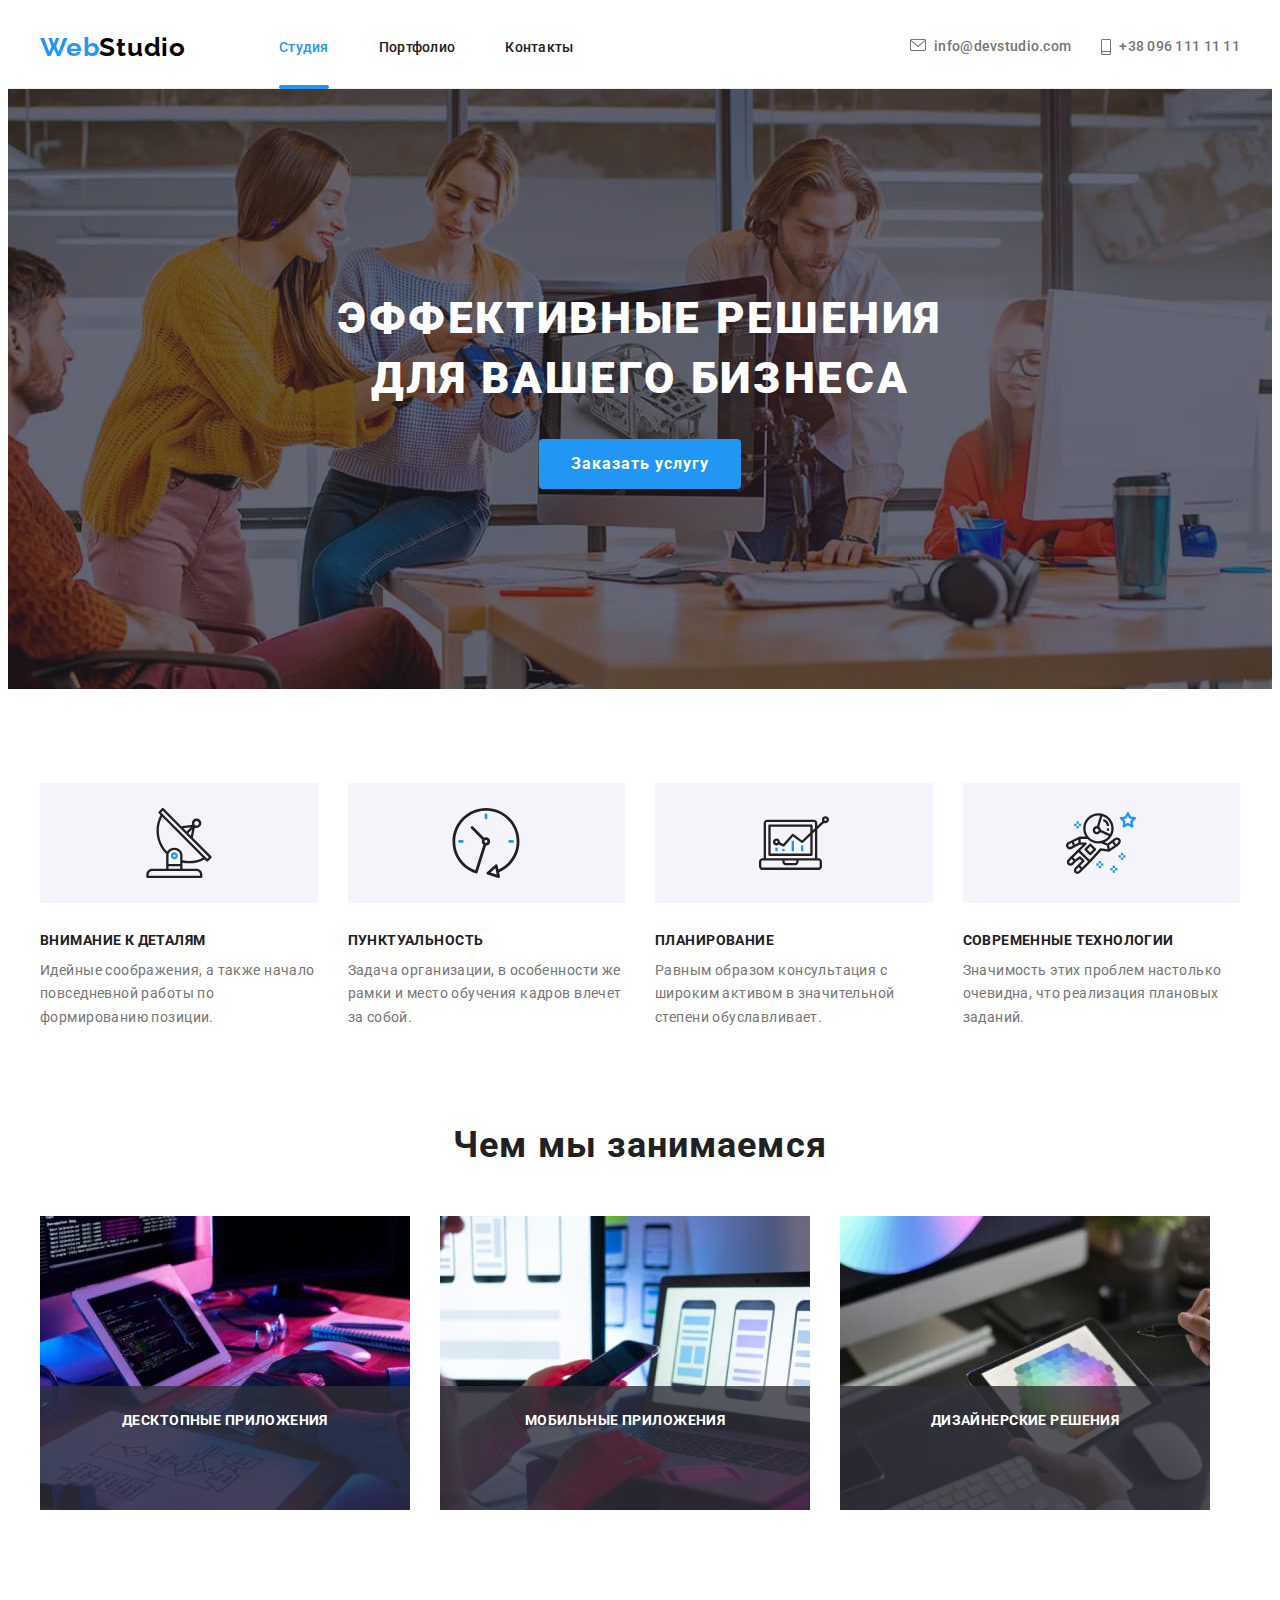
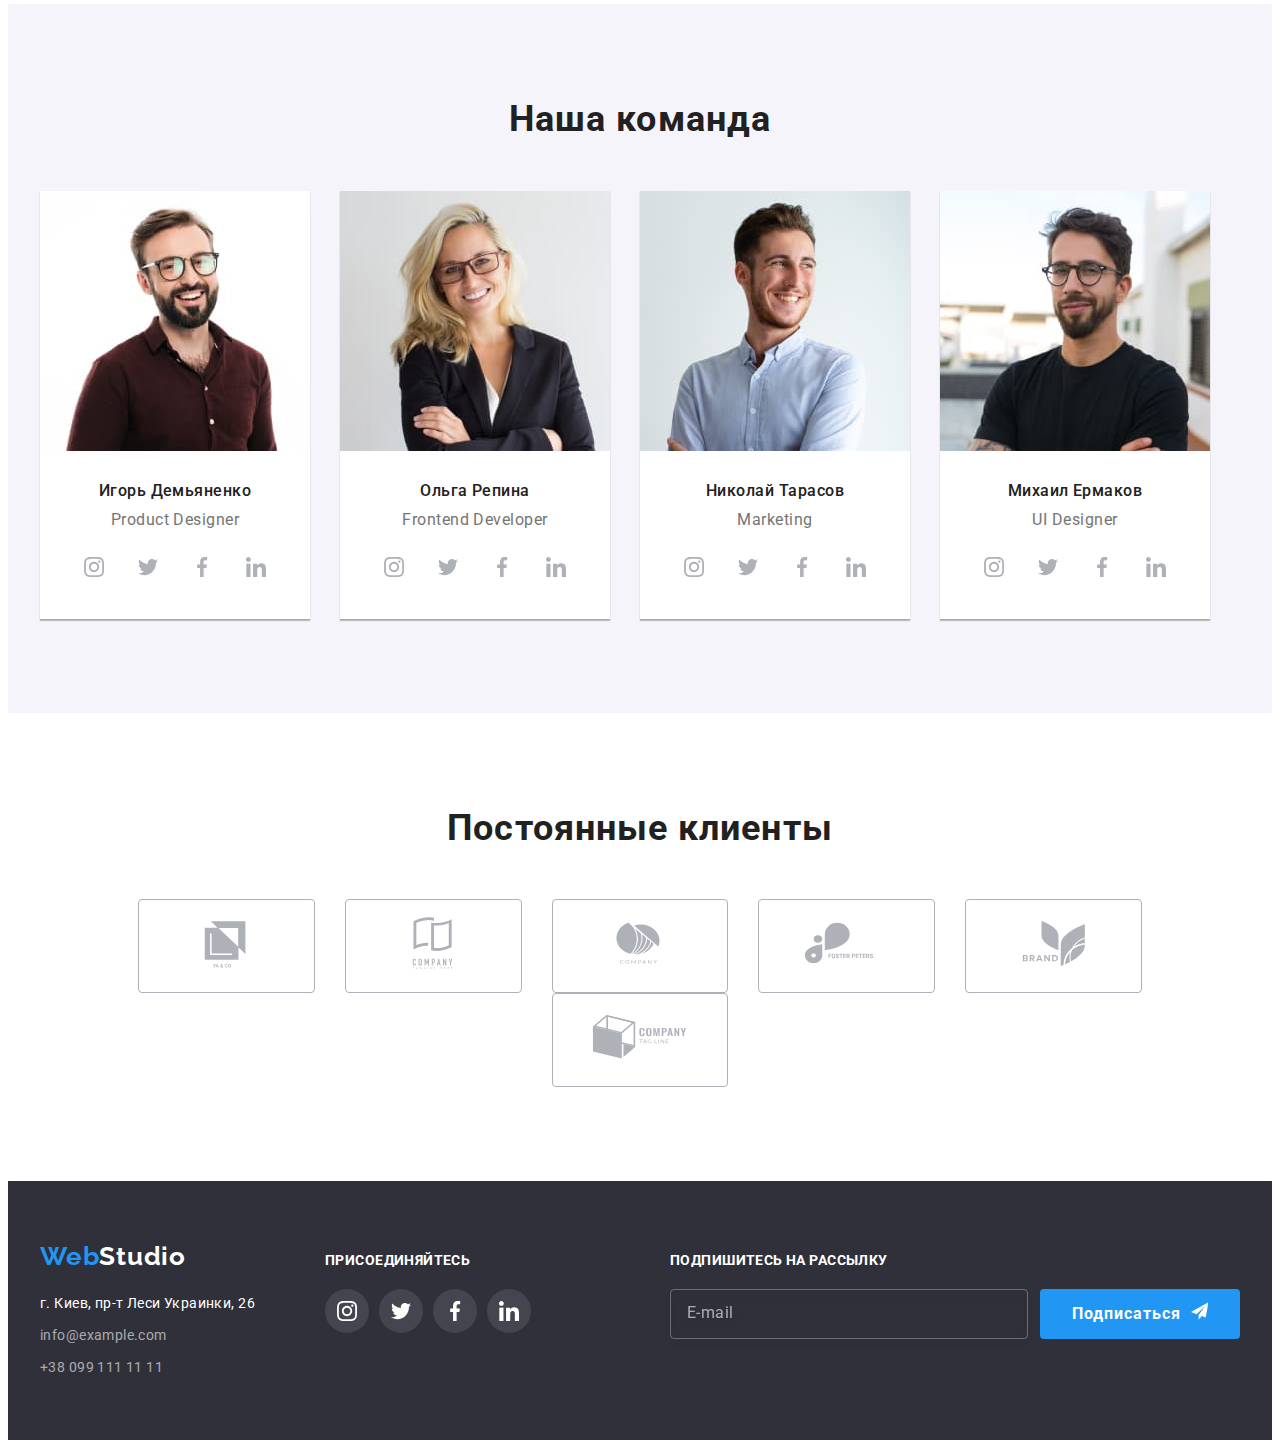
==== commit 0ec40675: "finished" ====
--- a/index.html
+++ b/index.html
@@ -46,7 +46,7 @@
           </ul>
         </div>  
     </div>
-    <div class="conteiner mobile-header">
+    <div class="conteiner mobile-header is-open">
       <a class="logo" href="">Web<span class="logo--dark">Studio</span></a>
       <button type="button" class="button mobile-header__btn is-open" aria-expanded="false" aria-controls="mobile-nav" data-menu-button>
         <svg class="mobile-header__icon" width="40" height="40" aria-label="Переключатель мобильного меню">
@@ -55,6 +55,11 @@
         </svg>
       </button>
       <div class="mobile-nav" id="mobile-nav" data-menu>
+        <button type="button" class="button mobile-header__btn is-open" aria-expanded="false" aria-controls="mobile-nav" data-menu-button>
+          <svg class="mobile-header__icon" width="40" height="40" aria-label="Переключатель мобильного меню">
+            <use class="mobile-header__icon-close" href="./images/icons.svg#icon-close_40px"></use>
+          </svg>
+        </button>
         <ul class="mobile-nav__list">
           <li><a class="mobile-nav__link mobile-nav__link--current" href="">Студия</a></li>
           <li><a class="mobile-nav__link" href="./portfolio.html">Портфолио</a></li>
--- a/css/main.min.css
+++ b/css/main.min.css
@@ -1,2 +1,2 @@
-:root{--body-backgr-color: #ffffff;--basic-text-color: #757575;--secondary-text-color: #ffffff;--main-title-color: #ffffff;--basic-title-color: #212121;--secondary-titele-color: #000000;--accent-color: #2196f3;--header-link-color: #212121;--header-hover-color: #2196f3;--header-logo-color: #000000;--header-contact-color: #757575;--header-backgr-color: #ffffff;--btn-color: #f5f4fa;--btn-text-color: #212121;--btn--backgr-color: #2196f3;--secondary-btn-color: #ffffff;--footer-logo-accent-color: #ffffff;--footer-backgr-color: #2f303a;--footer-address-color: #ffffff;--footer-contact-color: rgba(255, 255, 255, 0.6);--hero-backgr-color: #2f303a;--our-team-backgr-color: #f5f4fa;--our-team-cards-backgr-color: #ffffff;--primary--link-color: #ffffff;--features-icon-bg-color: #f5f4fa;--clients-color: #afb1b8;--cubic: cubic-bezier(0.4, 0, 0.2, 1);--anim-duration: 250ms;--modal-bg-color: #ffffff}p,h1,h2,h3,h4,h5,h6{margin:0}ul{margin:0;padding:0}button{cursor:pointer}img{display:block}ul{list-style:none}a{text-decoration:none}body{font-family:"Roboto", sans-serif;font-size:14px;letter-spacing:00.03em;color:var(--basic-text-color);background-color:var(--body-backgr-color)}.section{padding-top:60px;padding-bottom:60px}@media screen and (min-width: 1200px){.section{padding-top:94px;padding-bottom:94px}}.conteiner{width:100%;padding-left:15px;padding-right:15px;margin:0 auto;text-align:center}@media screen and (min-width: 480px){.conteiner{width:480px}}@media screen and (min-width: 768px){.conteiner{width:768px}}@media screen and (min-width: 1200px){.conteiner{width:1200px}}header{background-color:var(--header-backgr-color);padding-top:16px;padding-bottom:16px;border-bottom:1px solid #ececec}@media screen and (min-width: 768px){header{padding-top:21px;padding-bottom:21px}}@media screen and (min-width: 1200px){header{padding-top:24px;padding-bottom:25px}}.header-conteiner{display:flex;align-items:center;justify-content:space-between}@media screen and (max-width: 767px){.header-conteiner{display:none}}.header-nav{display:flex}.header-nav__list{display:flex;align-items:center;margin-left:88px}.header-nav__list :not(:last-child){margin-right:50px}@media screen and (min-width: 1200px){.header-nav__list{margin-left:93px}}.header-nav__link{font-style:inherit;font-weight:500;font-size:14px;line-height:1.14;letter-spacing:.02em;color:var(--header-link-color);transition:color var(--anim-duration) var(--cubic)}.header-nav__link:hover,.header-nav__link:focus{color:var(--header-hover-color)}.header-nav__link--current{position:relative;color:var(--accent-color)}.header-nav__link--current::after{content:"";position:absolute;left:0;bottom:-34px;width:100%;height:4px;border-radius:2px;background-color:var(--accent-color)}.header-contact__list{display:flex}@media screen and (min-width: 768px) and (max-width: 1199px){.header-contact__list{flex-direction:column;align-items:center}}@media screen and (min-width: 1200px){.header-contact__list{display:flex}.header-contact__list :not(:last-child){margin-right:30px}}.header-contact__item{color:var(--header-contact-color)}@media screen and (min-width: 768px) and (max-width: 1199px){.header-contact__item+.header-contact__item{margin-top:10px;margin-right:18px}}.header-contact__item:focus,.header-contact__item:hover{color:var(--header-hover-color)}.header-contact__link{display:flex;align-items:flex-start;justify-content:center;cursor:pointer;font-style:inherit;font-weight:500;font-size:12px;line-height:1.17;letter-spacing:.02em;color:inherit;transition:color var(--anim-duration) var(--cubic)}.header-contact__link+.header-contact__link{margin-right:50px}@media screen and (min-width: 1200px){.header-contact__link{font-weight:500;font-size:14px;line-height:1.14;letter-spacing:.02em}}.header-contact__icon{margin-right:8px;fill:currentColor}.logo{display:block;font-family:"Raleway";font-weight:700;font-size:24px;line-height:1.17;letter-spacing:.03em;color:var(--accent-color)}@media screen and (min-width: 1200px){.logo{font-weight:700;font-size:26px;line-height:1.19;letter-spacing:.03em}}.logo--dark{color:var(--header-logo-color)}.logo--light{color:var(--footer-logo-accent-color)}header{position:relative}.mobile-header{display:flex;align-items:center;justify-content:space-between;min-height:60px}@media screen and (min-width: 768px){.mobile-header{display:none}}.mobile-header__btn{display:inline-flex;margin:0;padding:0;background-color:transparent;border:none}.mobile-header__icon{position:absolute;top:50%;transform:translateY(-50%);right:15px;z-index:5;transition:fill var(--anim-duration) var(--cubic)}.mobile-header__icon:focus,.mobile-header__icon:hover{fill:var(--accent-color)}.mobile-header__icon-menu{display:none}.mobile-header__btn.is-open .mobile-header__icon-menu{display:block}.mobile-header__icon-close{display:block}.mobile-header__btn.is-open .mobile-header__icon-close{display:none}.mobile-nav{display:none;position:absolute;top:0;left:0;padding:48px 40px;text-align:left;background-color:var(--header-backgr-color);width:100vw;height:100vh}.mobile-nav.is-open{display:block;z-index:1}.mobile-nav__link{display:inline-block;margin-right:auto;margin-bottom:32px;text-align:center;font-weight:500;font-size:40px;line-height:1.18;letter-spacing:.02em;color:var(--header-link-color);transition:color var(--anim-duration) var(--cubic)}.mobile-nav__link:focus,.mobile-nav__link:hover{color:var(--header-hover-color)}.mobile-nav__link--current{color:var(--header-hover-color)}.mobile-header-contact{margin-top:auto;margin-bottom:64px}.mobile-header-contact__list{margin-bottom:64px}.mobile-header-contact__item+.mobile-header-contact__item{margin-top:32px}.mobile-header-contact__link--tel{font-weight:500;font-size:34px;line-height:1.05;letter-spacing:.02em;color:var(--header-hover-color)}.mobile-header-contact__link--mail{font-weight:500;font-size:24px;line-height:1.17;letter-spacing:.02em;color:var(--header-contact-color)}.mobile-header-socials__list{display:flex;flex-wrap:wrap}.mobile-header-socials__item{padding:0 10px;font-weight:500;font-size:18px;line-height:1.22;letter-spacing:.02em;color:var(--header-hover-color)}.mobile-header-socials__item+.mobile-header-socials__item{border-left:1px solid rgba(33,33,33,0.2)}.btn{min-width:200px;height:50px;border-radius:4px;border:none;padding:10px 32px;text-align:center;font-family:inherit;font-weight:700;font-size:16px;line-height:1.87;display:flex;letter-spacing:0.06em;color:var(--secondary-btn-color);background-color:var(--btn--backgr-color);cursor:pointer}.hero{align-items:center;text-align:center;background-color:var(--hero-backgr-color);background-image:linear-gradient(rgba(47,48,58,0.4), rgba(47,48,58,0.4)),url(../images/hero-bg-mob.jpg);background-repeat:no-repeat;background-position:center;background-size:cover;padding-top:118px;padding-bottom:118px;max-width:1600px;height:auto;margin:0 auto}@media (min-device-pixel-ratio: 2), (min-resolution: 192dpi), (min-resolution: 2dppx){.hero{background-image:linear-gradient(rgba(47,48,58,0.4), rgba(47,48,58,0.4)),url(../images/hero-bg-mob2x.jpg)}}@media screen and (min-width: 768px){.hero{background-image:linear-gradient(rgba(47,48,58,0.4), rgba(47,48,58,0.4)),url(../images/hero-bg-tab.jpg)}}@media screen and (min-width: 768px) and (min-device-pixel-ratio: 2), screen and (min-width: 768px) and (min-resolution: 192dpi), screen and (min-width: 768px) and (min-resolution: 2dppx){.hero{background-image:linear-gradient(rgba(47,48,58,0.4), rgba(47,48,58,0.4)),url(../images/hero-bg-tab2x.jpg)}}@media screen and (min-width: 1200px){.hero{padding-top:200px;padding-bottom:200px;background-image:linear-gradient(rgba(47,48,58,0.4), rgba(47,48,58,0.4)),url(../images/hero-bg.jpg)}}@media screen and (min-width: 1200px) and (min-device-pixel-ratio: 2), screen and (min-width: 1200px) and (min-resolution: 192dpi), screen and (min-width: 1200px) and (min-resolution: 2dppx){.hero{background-image:linear-gradient(rgba(47,48,58,0.4), rgba(47,48,58,0.4)),url(../images/hero-bg2x.jpg)}}.hero-conteiner__titele{font-weight:900;font-size:26px;line-height:1.62;letter-spacing:.06em;text-transform:uppercase;color:var(--main-title-color);margin-bottom:30px}@media screen and (min-width: 1200px){.hero-conteiner__titele{font-weight:900;font-size:44px;line-height:1.36;letter-spacing:.06em}}.hero-conteiner__btn{margin:0 auto}.features-conteiner{padding-bottom:0}.features__title{display:none}.features__list{margin-bottom:-30px;text-align:left}@media screen and (min-width: 768px){.features__list{display:flex;margin-right:-30px}}@media screen and (min-width: 768px) and (max-width: 1199px){.features__list{flex-wrap:wrap}}.features__item{margin-bottom:30px}@media screen and (min-width: 768px){.features__item{margin-right:30px;width:calc(100% / 2 - 30px)}}@media screen and (min-width: 1200px){.features__item{width:calc(100% / 4 - 30px)}}.features-wrap{width:100%;height:120px;display:flex;align-items:center;justify-content:center;margin-bottom:30px;background-color:var(--features-icon-bg-color)}.conteiner .features-wrap__title{font-weight:700;font-size:14px;line-height:1.14;letter-spacing:.03em;text-transform:uppercase;color:var(--basic-title-color);margin-bottom:10px}.features-wrap__text{font-size:14px;line-height:1.71;letter-spacing:.03em;color:var(--basic-text-color)}.our-work{padding-top:0}@media screen and (max-width: 1199px){.our-work{display:none}}.our-work__list{display:flex}.our-work__item+.our-work__item{margin-left:30px}.our-work__wrap{position:relative}.our-work__text{position:absolute;bottom:0;width:100%;min-height:70px;padding:27px 0;text-align:center;background-color:rgba(47,48,58,0.8);font-weight:700;font-size:14px;line-height:1.14;letter-spacing:.03em;text-transform:uppercase;color:var(--secondary-text-color)}.our-work__title{font-weight:700;font-size:36px;line-height:1.17;letter-spacing:.03em;text-align:center;color:var(--basic-title-color);margin-bottom:50px}.our-team{background-color:var(--our-team-backgr-color)}.our-team__title{font-weight:700;font-size:36px;line-height:1.17;letter-spacing:.03em;text-align:center;color:var(--basic-title-color);margin-bottom:50px}.our-team__list{margin-bottom:-30px}@media screen and (min-width: 768px){.our-team__list{display:flex}}@media screen and (min-width: 768px) and (max-width: 1199px){.our-team__list{flex-wrap:wrap;margin-right:-30px}}.our-team__item{width:100%;margin-bottom:30px;box-shadow:0 2px 1px 0 rgba(0,0,0,0.2),0 1px 1px 0 rgba(0,0,0,0.14)}@media screen and (min-width: 768px){.our-team__item{width:calc(100% / 2 - 30px);margin-right:30px}}@media screen and (min-width: 1200px){.our-team__item{width:calc(100% / 4 - 30px)}}.our-team__img{width:100%}.our-team__name{font-weight:500;font-size:16px;line-height:1.19;letter-spacing:.03em;text-align:center;color:var(--basic-title-color);margin-bottom:10px}.our-team__proffetions{margin-bottom:16px;font-size:16px;line-height:1.19;letter-spacing:.03em;text-align:center;color:var(--basic-text-color)}.our-team__card-text{background-color:var(--our-team-cards-backgr-color);padding-top:30px;padding-bottom:30px}.socials{display:flex;justify-content:center}.socials__link{width:44px;height:44px;color:#afb1b8;border-radius:50%;display:flex;align-items:center;justify-content:center;transition:color var(--anim-duration) var(--cubic),background-color var(--anim-duration) var(--cubic)}.socials__link:focus,.socials__link:hover{color:var(--primary--link-color);background-color:var(--accent-color)}.socials__item+.socials__item{margin-left:10px}.socials__icon{width:20px;height:20px;fill:currentColor}.socials__link--dark{color:var(--footer-address-color);background-color:rgba(255,255,255,0.1)}.clients-conteiner{text-align:center}.clients__title{margin-bottom:30px;font-family:Roboto;font-style:normal;font-weight:700;font-size:28px;line-height:1.18;letter-spacing:.03em;text-align:center;color:var(--basic-title-color)}@media screen and (min-width: 1200px){.clients__title{font-size:36px;line-height:1.17;margin-bottom:50px}}.clients__list{display:flex;justify-content:center;align-items:center;flex-wrap:wrap;margin-right:-30px;margin-bottom:-30px}.clients__item{width:calc(100% / 2 - 30px);height:92px;margin-right:30px;margin-bottom:30px;border:1px solid var(--clients-color);border-radius:4px;display:flex;justify-content:center;align-items:center;color:var(--clients-color);transition:color var(--anim-duration) var(--cubic),border var(--anim-duration) var(--cubic)}.clients__item:focus,.clients__item:hover{color:var(--accent-color);border:1px solid var(--accent-color)}@media screen and (min-width: 768px){.clients__item{width:calc(100% / 3 - 30px)}}@media screen and (min-width: 1200px){.clients__item{width:calc(100% / 6 - 30px)}}.clients__link{color:inherit}.clients__icon{width:106px;height:60px;fill:currentColor}footer{background:var(--footer-backgr-color);padding-top:60px;padding-bottom:60px}.footer-conteiner{text-align:center}@media screen and (min-width: 1200px){.footer-conteiner{display:flex;align-items:baseline;text-align:left}}@media screen and (min-width: 1200px){.footer-nav{margin-right:70px}}@media screen and (min-width: 768px){.footer-tabl{display:flex;justify-content:space-between;margin-right:auto;margin-left:76px}}@media screen and (min-width: 1200px){.footer-tabl{margin-right:93px;margin-left:0}}.address{margin-top:20px;font-style:normal}@media screen and (min-width: 1200px){.address{margin-bottom:0}}.address__contact-link{display:inline-block;margin-top:8px;font-style:inherit;font-size:14px;line-height:1.71;letter-spacing:.03em;color:var(--footer-contact-color)}.address__link{font-family:inherit;font-style:normal;font-size:14px;line-height:1.71;letter-spacing:.03em;color:var(--footer-address-color)}.footer-title{margin-bottom:20px;font-weight:700;font-size:14px;line-height:1.14;letter-spacing:.03em;text-transform:uppercase;color:var(--footer-address-color)}@media screen and (min-width: 1200px){.footer-title{margin-top:12px}}@media screen and (min-width: 1200px){.footer-form{display:flex;align-items:flex-end;width:570px}}.footer-form__field{margin-right:12px;margin-top:60px}@media screen and (min-width: 1200px){.footer-form__field{margin-top:0}}.footer-form__title{display:block}.footer-form__input{width:100%;height:50px;margin-bottom:20px;padding-left:16px;border:1px solid rgba(255,255,255,0.3);box-sizing:border-box;filter:drop-shadow(0px 4px 4px rgba(0,0,0,0.15));border-radius:4px;color:var(--secondary-text-color);background-color:inherit}.footer-form__input::placeholder{font-family:Roboto;font-style:normal;font-weight:400;font-size:16px;line-height:1.25;letter-spacing:.03em;color:rgba(255,255,255,0.6)}@media screen and (min-width: 768px){.footer-form__input{width:450px}}@media screen and (min-width: 1200px){.footer-form__input{width:358px;margin-bottom:0}}.footer-btn{margin:0 auto}.footer-btn__title{margin-right:10px}.portfolio__title{display:none}.portfolio-filtr{display:flex;margin-right:-8px;margin-bottom:35px}@media screen and (max-width: 767px){.portfolio-filtr{flex-wrap:wrap}}@media screen and (min-width: 768px){.portfolio-filtr{justify-content:center;margin-bottom:15px}}@media screen and (min-width: 1200px){.portfolio-filtr{margin-bottom:35px}}.portfolio-filtr__btn{margin-right:8px;margin-bottom:15px;padding:6px 22px;border-radius:4px;border:none;font-style:inherit;font-weight:500;font-size:16px;line-height:1.62;letter-spacing:.03em;text-align:center;color:var(--btn-text-color);background-color:var(--btn-color);cursor:pointer;transition:color var(--anim-duration) var(--cubic),background-color var(--anim-duration) var(--cubic),box-shadow var(--anim-duration) var(--cubic)}.portfolio-filtr__btn:focus,.portfolio-filtr__btn:hover{color:var(--secondary-btn-color);background-color:var(--accent-color);box-shadow:0 2px 2px 0 rgba(0,0,0,0.12),0 1px 2px 0 rgba(0,0,0,0.08)}.portfolio-list{margin-bottom:-30px;margin-right:-30px;width:inherit}@media screen and (min-width: 768px){.portfolio-list{display:flex;flex-wrap:wrap}}.portfolio-card{align-items:center;text-align:left;width:100%;margin-bottom:30px}@media screen and (min-width: 768px){.portfolio-card{margin-right:30px;width:calc(100% / 2 - 30px)}}@media screen and (min-width: 768px) and (min-width: 1200px){.portfolio-card{width:calc(100% / 3 - 30px)}}.portfolio-card:focus .portfolio-card__overlay-text,.portfolio-card:hover .portfolio-card__overlay-text{transform:translateY(0)}.portfolio-card__img{width:100%;height:auto;margin:0 auto;display:block;transition:box-shadow var(--anim-duration) var(--cubic)}.portfolio-card__img:hover,.portfolio-card__img:focus{box-shadow:0 4px 4px 0 rgba(0,0,0,0.25)}.portfolio-card__overlay{position:relative;overflow:hidden}.portfolio-card__overlay-text{position:absolute;top:0;left:0;transform:translateY(100%);transition:transform var(--anim-duration) var(--cubic);width:100%;height:100%;padding:63px 24px;font-size:18px;line-height:1.56;letter-spacing:.03em;color:var(--secondary-text-color);background-color:rgba(33,150,243,0.9)}.portfolio-card__text{padding:20px 24px;border-left:1px solid #eeeeee;border-right:1px solid #eeeeee;border-bottom:1px solid #eeeeee}.portfolio-card__title{display:inline-block;font-weight:700;font-size:18px;line-height:2;letter-spacing:.06em;color:var(--basic-title-color);margin-bottom:4px}.portfolio-card__filtrvalue{font-size:16px;line-height:1.87;letter-spacing:.03em;color:var(--basic-text-color)}.backdrop{position:fixed;top:0;z-index:10;overflow-y:scroll;transition:transform var(--anim-duration) var(--cubic),opacity var(--anim-duration) var(--cubic),visibility var(--anim-duration) var(--cubic);width:100vw;height:100vh;background-color:rgba(0,0,0,0.2)}.backdrop.is-hidden .modal{transform:translate(-50%, -50%) scale(1.2);opacity:0}.modal{position:absolute;top:50%;left:50%;transform:translate(-50%, -50%) scale(1);padding:40px;opacity:1;max-width:100%;background-color:var(--modal-bg-color);border-radius:4px;text-shadow:0 1px 3px 0 rgba(0,0,0,0.12),0 4px 4px 0 rgba(0,0,0,0.25)}@media screen and (min-width: 480px){.modal{width:450px}}@media screen and (min-width: 1200px){.modal{width:528px}}.modal-close{position:absolute;top:8px;right:8px;display:flex;width:30px;height:30px;align-items:center;border-radius:50%;border:1px solid rgba(0,0,0,0.1);background-color:transparent}.is-hidden{opacity:0;pointer-events:none;visibility:hidden}.modal-form{display:flex;flex-direction:column;width:100%;align-items:center;transition:background-color var(--anim-duration) var(--cubic);transition:border-color var(--anim-duration) var(--cubic)}.modal-form__title{margin-bottom:12px;text-align:center;font-weight:700;font-size:20px;line-height:1.5;letter-spacing:.03em;color:var(--basic-title-color)}@media screen and (min-width: 1200px){.modal-form__title{font-weight:700;font-size:20px;line-height:1.15;letter-spacing:.03em}}.modal-form__list{max-width:100%}.modal-form__item{display:flex;flex-direction:column;margin-bottom:10px;max-width:370px}@media screen and (min-width: 768px){.modal-form__item{width:370px}}@media screen and (min-width: 1200px){.modal-form__item{width:448px}}.modal-form__label{margin-bottom:4px;width:inherit;font-size:12px;line-height:1.17;letter-spacing:.01em;color:#757575}.modal-form__wrap{position:relative}.modal-form__input{outline:none;width:100%;height:40px;padding-left:42px;border:1px solid rgba(33,33,33,0.2);border-radius:4px;transition:border-color var(--anim-duration) var(--cubic)}.modal-form__input:focus{border:1px solid var(--accent-color)}.modal-form__icon{position:absolute;top:50%;left:12px;transform:translateY(-50%);transition:fill var(--anim-duration) var(--cubic)}.modal-form__input:focus+.modal-form__icon{fill:var(--accent-color)}.modal-form__coment{display:flex;flex-direction:column;margin-bottom:20px;max-width:370px;height:138px;resize:none}@media screen and (min-width: 1200px){.modal-form__coment{max-width:448px}}.modal-form__text{height:100%;resize:none;outline:none;padding:12px 16px;margin-top:4px;border:1px solid rgba(33,33,33,0.2);border-radius:4px;font-size:12px;line-height:1.17;letter-spacing:.01em;color:var(--basic-text-color);transition:border-color var(--anim-duration) var(--cubic)}.modal-form__text::placeholder{color:rgba(117,117,117,0.5)}.modal-form__text:focus{border-color:var(--accent-color)}.modal-checkbox__check{position:absolute;width:1px;height:1px;margin:-1px;border:0;padding:0;clip:rect(0 0 0 0);overflow:hidden}.modal-checkbox__label{display:flex;align-items:center;margin-bottom:30px;font-size:12px;line-height:1.17;letter-spacing:.03em;color:var(--basic-text-color)}@media screen and (min-width: 1200px){.modal-checkbox__label{font-size:14px;line-height:1.71;letter-spacing:.03em}}.modal-checkbox__check:checked+.modal-checkbox__label{fill:var(--primary--link-color)}.modal-checkbox__label span{width:16px;height:15px;border:2px solid #212121;border-radius:2px;margin-right:8px;display:flex;align-items:center;justify-content:center}.modal-checkbox__check:checked+.modal-checkbox__label span{background-color:var(--accent-color)}.modal-checkbox__label span .modal-checkbox__icon{fill:transparent}.modal-checkbox__check:checked+.modal-checkbox__label span .modal-checkbox__icon{fill:var(--primary--link-color)}.modal-checkbox__link{text-decoration:underline;color:var(--accent-color);margin-left:5px}.modal-btn{padding-left:56px;transition:background-color var(--anim-duration) var(--cubic);transition:box-shadow var(--anim-duration) var(--cubic)}.modal-btn:hover,.modal-btn:focus{background-color:#188ce8;box-shadow:0px 4px 4px rgba(0,0,0,0.15)}
+:root{--body-backgr-color: #ffffff;--basic-text-color: #757575;--secondary-text-color: #ffffff;--main-title-color: #ffffff;--basic-title-color: #212121;--secondary-titele-color: #000000;--accent-color: #2196f3;--header-link-color: #212121;--header-hover-color: #2196f3;--header-logo-color: #000000;--header-contact-color: #757575;--header-backgr-color: #ffffff;--btn-color: #f5f4fa;--btn-text-color: #212121;--btn--backgr-color: #2196f3;--secondary-btn-color: #ffffff;--footer-logo-accent-color: #ffffff;--footer-backgr-color: #2f303a;--footer-address-color: #ffffff;--footer-contact-color: rgba(255, 255, 255, 0.6);--hero-backgr-color: #2f303a;--our-team-backgr-color: #f5f4fa;--our-team-cards-backgr-color: #ffffff;--primary--link-color: #ffffff;--features-icon-bg-color: #f5f4fa;--clients-color: #afb1b8;--cubic: cubic-bezier(0.4, 0, 0.2, 1);--anim-duration: 250ms;--modal-bg-color: #ffffff}p,h1,h2,h3,h4,h5,h6{margin:0}ul{margin:0;padding:0}button{cursor:pointer}img{display:block}ul{list-style:none}a{text-decoration:none}body{font-family:"Roboto", sans-serif;font-size:14px;letter-spacing:00.03em;color:var(--basic-text-color);background-color:var(--body-backgr-color)}body.is-open{overflow-y:hidden}.section{padding-top:60px;padding-bottom:60px}@media screen and (min-width: 1200px){.section{padding-top:94px;padding-bottom:94px}}.conteiner{width:100%;padding-left:15px;padding-right:15px;margin:0 auto;text-align:center}@media screen and (min-width: 480px){.conteiner{width:480px}}@media screen and (min-width: 768px){.conteiner{width:768px}}@media screen and (min-width: 1200px){.conteiner{width:1200px}}header{background-color:var(--header-backgr-color);padding-top:16px;padding-bottom:16px;border-bottom:1px solid #ececec}@media screen and (min-width: 768px){header{padding-top:21px;padding-bottom:21px}}@media screen and (min-width: 1200px){header{padding-top:24px;padding-bottom:25px}}.header-conteiner{display:flex;align-items:center;justify-content:space-between}@media screen and (max-width: 767px){.header-conteiner{display:none}}.header-nav{display:flex}.header-nav__list{display:flex;align-items:center;margin-left:88px}.header-nav__list :not(:last-child){margin-right:50px}@media screen and (min-width: 1200px){.header-nav__list{margin-left:93px}}.header-nav__link{font-style:inherit;font-weight:500;font-size:14px;line-height:1.14;letter-spacing:.02em;color:var(--header-link-color);transition:color var(--anim-duration) var(--cubic)}.header-nav__link:hover,.header-nav__link:focus{color:var(--header-hover-color)}.header-nav__link--current{position:relative;color:var(--accent-color)}.header-nav__link--current::after{content:"";position:absolute;left:0;bottom:-34px;width:100%;height:4px;border-radius:2px;background-color:var(--accent-color)}.header-contact__list{display:flex}@media screen and (min-width: 768px) and (max-width: 1199px){.header-contact__list{flex-direction:column;align-items:center}}@media screen and (min-width: 1200px){.header-contact__list{display:flex}.header-contact__list :not(:last-child){margin-right:30px}}.header-contact__item{color:var(--header-contact-color)}@media screen and (min-width: 768px) and (max-width: 1199px){.header-contact__item+.header-contact__item{margin-top:10px;margin-right:18px}}.header-contact__item:focus,.header-contact__item:hover{color:var(--header-hover-color)}.header-contact__link{display:flex;align-items:flex-start;justify-content:center;cursor:pointer;font-style:inherit;font-weight:500;font-size:12px;line-height:1.17;letter-spacing:.02em;color:inherit;transition:color var(--anim-duration) var(--cubic)}.header-contact__link+.header-contact__link{margin-right:50px}@media screen and (min-width: 1200px){.header-contact__link{font-weight:500;font-size:14px;line-height:1.14;letter-spacing:.02em}}.header-contact__icon{margin-right:8px;fill:currentColor}.logo{display:block;font-family:"Raleway";font-weight:700;font-size:24px;line-height:1.17;letter-spacing:.03em;color:var(--accent-color)}@media screen and (min-width: 1200px){.logo{font-weight:700;font-size:26px;line-height:1.19;letter-spacing:.03em}}.logo--dark{color:var(--header-logo-color)}.logo--light{color:var(--footer-logo-accent-color)}header{position:relative}.mobile-header{display:flex;align-items:center;justify-content:space-between;min-height:60px}@media screen and (min-width: 768px){.mobile-header{display:none}}.mobile-header__btn{display:inline-flex;margin:0;padding:0;background-color:transparent;border:none}.mobile-header__icon{position:absolute;top:50%;transform:translateY(-50%);right:15px;z-index:5;transition:fill var(--anim-duration) var(--cubic)}.mobile-header__icon:focus,.mobile-header__icon:hover{fill:var(--accent-color)}.mobile-header__icon-menu{display:none}.mobile-header__btn.is-open .mobile-header__icon-menu{display:block}.mobile-header__icon-close{display:block}.mobile-header__btn.is-open .mobile-header__icon-close{display:none}.mobile-nav{display:none;position:absolute;top:0;left:0;padding:48px 40px;text-align:left;background-color:var(--header-backgr-color);width:100vw;height:100vh}.mobile-nav.is-open{display:flex;position:fixed;flex-direction:column;z-index:1}.mobile-nav__link{display:inline-block;margin-right:auto;margin-bottom:32px;text-align:center;font-weight:500;font-size:40px;line-height:1.18;letter-spacing:.02em;color:var(--header-link-color);transition:color var(--anim-duration) var(--cubic)}.mobile-nav__link:focus,.mobile-nav__link:hover{color:var(--header-hover-color)}.mobile-nav__link--current{color:var(--header-hover-color)}.mobile-header-contact{margin-top:auto;margin-bottom:64px}.mobile-header-contact__item+.mobile-header-contact__item{margin-top:32px}.mobile-header-contact__link--tel{font-weight:500;font-size:34px;line-height:1.05;letter-spacing:.02em;color:var(--header-hover-color)}.mobile-header-contact__link--mail{font-weight:500;font-size:24px;line-height:1.17;letter-spacing:.02em;color:var(--header-contact-color)}.mobile-header-socials__list{display:flex;flex-wrap:wrap}.mobile-header-socials__item{padding:0 10px;font-weight:500;font-size:18px;line-height:1.22;letter-spacing:.02em;color:var(--header-hover-color)}.mobile-header-socials__item+.mobile-header-socials__item{border-left:1px solid rgba(33,33,33,0.2)}.btn{min-width:200px;height:50px;border-radius:4px;border:none;padding:10px 32px;text-align:center;font-family:inherit;font-weight:700;font-size:16px;line-height:1.87;display:flex;letter-spacing:0.06em;color:var(--secondary-btn-color);background-color:var(--btn--backgr-color);cursor:pointer}.hero{align-items:center;text-align:center;background-color:var(--hero-backgr-color);background-image:linear-gradient(rgba(47,48,58,0.4), rgba(47,48,58,0.4)),url(../images/hero-bg-mob.jpg);background-repeat:no-repeat;background-position:center;background-size:cover;padding-top:118px;padding-bottom:118px;max-width:1600px;height:auto;margin:0 auto}@media (min-device-pixel-ratio: 2), (min-resolution: 192dpi), (min-resolution: 2dppx){.hero{background-image:linear-gradient(rgba(47,48,58,0.4), rgba(47,48,58,0.4)),url(../images/hero-bg-mob2x.jpg)}}@media screen and (min-width: 768px){.hero{background-image:linear-gradient(rgba(47,48,58,0.4), rgba(47,48,58,0.4)),url(../images/hero-bg-tab.jpg)}}@media screen and (min-width: 768px) and (min-device-pixel-ratio: 2), screen and (min-width: 768px) and (min-resolution: 192dpi), screen and (min-width: 768px) and (min-resolution: 2dppx){.hero{background-image:linear-gradient(rgba(47,48,58,0.4), rgba(47,48,58,0.4)),url(../images/hero-bg-tab2x.jpg)}}@media screen and (min-width: 1200px){.hero{padding-top:200px;padding-bottom:200px;background-image:linear-gradient(rgba(47,48,58,0.4), rgba(47,48,58,0.4)),url(../images/hero-bg.jpg)}}@media screen and (min-width: 1200px) and (min-device-pixel-ratio: 2), screen and (min-width: 1200px) and (min-resolution: 192dpi), screen and (min-width: 1200px) and (min-resolution: 2dppx){.hero{background-image:linear-gradient(rgba(47,48,58,0.4), rgba(47,48,58,0.4)),url(../images/hero-bg2x.jpg)}}.hero-conteiner__titele{font-weight:900;font-size:26px;line-height:1.62;letter-spacing:.06em;text-transform:uppercase;color:var(--main-title-color);margin-bottom:30px}@media screen and (min-width: 1200px){.hero-conteiner__titele{font-weight:900;font-size:44px;line-height:1.36;letter-spacing:.06em}}.hero-conteiner__btn{margin:0 auto}.features-conteiner{padding-bottom:0}.features__title{display:none}.features__list{margin-bottom:-30px;text-align:left}@media screen and (min-width: 768px){.features__list{display:flex;margin-right:-30px}}@media screen and (min-width: 768px) and (max-width: 1199px){.features__list{flex-wrap:wrap}}@media screen and (min-width: 1200px){.features__list{margin-bottom:0}}.features__item{margin-bottom:30px}@media screen and (min-width: 768px){.features__item{margin-right:30px;width:calc(100% / 2 - 30px)}}@media screen and (min-width: 1200px){.features__item{margin-bottom:0;width:calc(100% / 4 - 30px)}}.features-wrap{width:100%;height:120px;display:flex;align-items:center;justify-content:center;margin-bottom:30px;background-color:var(--features-icon-bg-color)}.conteiner .features-wrap__title{font-weight:700;font-size:14px;line-height:1.14;letter-spacing:.03em;text-transform:uppercase;color:var(--basic-title-color);margin-bottom:10px}.features-wrap__text{font-size:14px;line-height:1.71;letter-spacing:.03em;color:var(--basic-text-color)}.our-work{padding-top:0}@media screen and (max-width: 1199px){.our-work{display:none}}.our-work__list{display:flex}.our-work__item+.our-work__item{margin-left:30px}.our-work__wrap{position:relative}.our-work__text{position:absolute;bottom:0;width:100%;min-height:70px;padding:27px 0;text-align:center;background-color:rgba(47,48,58,0.8);font-weight:700;font-size:14px;line-height:1.14;letter-spacing:.03em;text-transform:uppercase;color:var(--secondary-text-color)}.our-work__title{font-weight:700;font-size:36px;line-height:1.17;letter-spacing:.03em;text-align:center;color:var(--basic-title-color);margin-bottom:50px}.our-team{background-color:var(--our-team-backgr-color)}.our-team__title{font-weight:700;font-size:36px;line-height:1.17;letter-spacing:.03em;text-align:center;color:var(--basic-title-color);margin-bottom:50px}.our-team__list{margin-bottom:-30px}@media screen and (min-width: 768px){.our-team__list{display:flex}}@media screen and (min-width: 768px) and (max-width: 1199px){.our-team__list{flex-wrap:wrap;margin-right:-30px}}@media screen and (min-width: 1200px){.our-team__list{margin-bottom:0}}.our-team__item{width:100%;margin-bottom:30px;box-shadow:0 2px 1px 0 rgba(0,0,0,0.2),0 1px 1px 0 rgba(0,0,0,0.14)}@media screen and (min-width: 768px){.our-team__item{width:calc(100% / 2 - 30px);margin-right:30px}}@media screen and (min-width: 1200px){.our-team__item{margin-bottom:0;width:calc(100% / 4 - 30px)}}.our-team__img{width:100%}.our-team__name{font-weight:500;font-size:16px;line-height:1.19;letter-spacing:.03em;text-align:center;color:var(--basic-title-color);margin-bottom:10px}.our-team__proffetions{margin-bottom:16px;font-size:16px;line-height:1.19;letter-spacing:.03em;text-align:center;color:var(--basic-text-color)}.our-team__card-text{background-color:var(--our-team-cards-backgr-color);padding-top:30px;padding-bottom:30px}.socials{display:flex;justify-content:center}.socials__link{width:44px;height:44px;color:#afb1b8;border-radius:50%;display:flex;align-items:center;justify-content:center;transition:color var(--anim-duration) var(--cubic),background-color var(--anim-duration) var(--cubic)}.socials__link:focus,.socials__link:hover{color:var(--primary--link-color);background-color:var(--accent-color)}.socials__item+.socials__item{margin-left:10px}.socials__icon{width:20px;height:20px;fill:currentColor}.socials__link--dark{color:var(--footer-address-color);background-color:rgba(255,255,255,0.1)}.clients-conteiner{text-align:center}.clients__title{margin-bottom:30px;font-family:Roboto;font-style:normal;font-weight:700;font-size:28px;line-height:1.18;letter-spacing:.03em;text-align:center;color:var(--basic-title-color)}@media screen and (min-width: 1200px){.clients__title{font-size:36px;line-height:1.17;margin-bottom:50px}}.clients__list{display:flex;justify-content:center;align-items:center;flex-wrap:wrap;margin-right:-30px;margin-bottom:-30px}@media screen and (min-width: 1200px){.clients__list{margin-bottom:0}}.clients__item{width:calc(100% / 2 - 30px);height:92px;margin-right:30px;margin-bottom:30px;border:1px solid var(--clients-color);border-radius:4px;display:flex;justify-content:center;align-items:center;color:var(--clients-color);transition:color var(--anim-duration) var(--cubic),border var(--anim-duration) var(--cubic)}.clients__item:focus,.clients__item:hover{color:var(--accent-color);border:1px solid var(--accent-color)}@media screen and (min-width: 768px){.clients__item{width:calc(100% / 3 - 30px)}}@media screen and (min-width: 1200px){.clients__item{margin-bottom:0;width:calc(100% / 6 - 30px)}}.clients__link{color:inherit}.clients__icon{width:106px;height:60px;fill:currentColor}footer{background:var(--footer-backgr-color);padding-top:60px;padding-bottom:60px}.footer-conteiner{text-align:center}@media screen and (min-width: 1200px){.footer-conteiner{display:flex;align-items:baseline;text-align:left}}@media screen and (min-width: 1200px){.footer-nav{margin-right:70px}}@media screen and (min-width: 768px){.footer-tabl{display:flex;justify-content:space-between;margin-right:auto;margin-left:76px}}@media screen and (min-width: 1200px){.footer-tabl{margin-left:0}}.address{margin-top:20px;font-style:normal;margin-bottom:60px}@media screen and (min-width: 768px){.address{margin-bottom:0}}.address__contact-link{display:inline-block;margin-top:8px;font-style:inherit;font-size:14px;line-height:1.71;letter-spacing:.03em;color:var(--footer-contact-color)}.address__link{font-family:inherit;font-style:normal;font-size:14px;line-height:1.71;letter-spacing:.03em;color:var(--footer-address-color)}@media screen and (min-width: 768px){.socials-wrap{margin-right:89px}}@media screen and (min-width: 1200px){.socials-wrap{padding-top:12px;margin-right:0}}.footer-title{margin-bottom:20px;font-weight:700;font-size:14px;line-height:1.14;letter-spacing:.03em;text-transform:uppercase;color:var(--footer-address-color)}@media screen and (min-width: 1200px){.footer-form{display:flex;align-items:flex-end;width:570px}}.footer-form__field{margin-top:60px}@media screen and (min-width: 1200px){.footer-form__field{margin-top:0;margin-right:12px}}.footer-form__title{display:block}.footer-form__input{width:100%;height:50px;margin-bottom:20px;padding-left:16px;border:1px solid rgba(255,255,255,0.3);box-sizing:border-box;filter:drop-shadow(0px 4px 4px rgba(0,0,0,0.15));border-radius:4px;color:var(--secondary-text-color);background-color:inherit}.footer-form__input::placeholder{font-family:Roboto;font-style:normal;font-weight:400;font-size:16px;line-height:1.25;letter-spacing:.03em;color:rgba(255,255,255,0.6)}@media screen and (min-width: 768px){.footer-form__input{width:450px}}@media screen and (min-width: 1200px){.footer-form__input{width:358px;margin-bottom:0}}.footer-btn{margin:0 auto}.footer-btn__title{margin-right:10px}.portfolio__title{display:none}.portfolio-filtr{display:flex;margin-right:-8px;margin-bottom:35px}@media screen and (max-width: 767px){.portfolio-filtr{flex-wrap:wrap}}@media screen and (min-width: 768px){.portfolio-filtr{justify-content:center;margin-bottom:15px}}@media screen and (min-width: 1200px){.portfolio-filtr{margin-bottom:35px}}.portfolio-filtr__btn{margin-right:8px;margin-bottom:15px;padding:6px 22px;border-radius:4px;border:none;font-style:inherit;font-weight:500;font-size:16px;line-height:1.62;letter-spacing:.03em;text-align:center;color:var(--btn-text-color);background-color:var(--btn-color);cursor:pointer;transition:color var(--anim-duration) var(--cubic),background-color var(--anim-duration) var(--cubic),box-shadow var(--anim-duration) var(--cubic)}.portfolio-filtr__btn:focus,.portfolio-filtr__btn:hover{color:var(--secondary-btn-color);background-color:var(--accent-color);box-shadow:0 2px 2px 0 rgba(0,0,0,0.12),0 1px 2px 0 rgba(0,0,0,0.08)}.portfolio-list{margin-bottom:-30px;margin-right:-30px;width:inherit}@media screen and (min-width: 768px){.portfolio-list{display:flex;flex-wrap:wrap}}.portfolio-card{align-items:center;text-align:left;width:100%;margin-bottom:30px}@media screen and (min-width: 768px){.portfolio-card{margin-right:30px;width:calc(100% / 2 - 30px)}}@media screen and (min-width: 768px) and (min-width: 1200px){.portfolio-card{width:calc(100% / 3 - 30px)}}.portfolio-card:focus .portfolio-card__overlay-text,.portfolio-card:hover .portfolio-card__overlay-text{transform:translateY(0)}.portfolio-card__link{width:100%;height:auto;margin:0 auto;display:block;transition:box-shadow var(--anim-duration) var(--cubic)}.portfolio-card__link:hover,.portfolio-card__link:focus{box-shadow:0 4px 4px 0 rgba(0,0,0,0.25)}.portfolio-card__img{width:100%}@media screen and (min-width: 480px){.portfolio-card__img{width:450px}}@media screen and (min-width: 768px){.portfolio-card__img{width:354px}}@media screen and (min-width: 1200px){.portfolio-card__img{width:370px}}.portfolio-card__overlay{position:relative;overflow:hidden}.portfolio-card__overlay-text{position:absolute;top:0;left:0;transform:translateY(100%);transition:transform var(--anim-duration) var(--cubic);width:100%;height:100%;padding:63px 24px;font-size:18px;line-height:1.56;letter-spacing:.03em;color:var(--secondary-text-color);background-color:rgba(33,150,243,0.9)}.portfolio-card__text{padding:20px 24px;border-left:1px solid #eeeeee;border-right:1px solid #eeeeee;border-bottom:1px solid #eeeeee}.portfolio-card__title{display:inline-block;font-weight:700;font-size:18px;line-height:2;letter-spacing:.06em;color:var(--basic-title-color);margin-bottom:4px}.portfolio-card__filtrvalue{font-size:16px;line-height:1.87;letter-spacing:.03em;color:var(--basic-text-color)}.backdrop{position:fixed;top:0;z-index:10;transition:transform var(--anim-duration) var(--cubic),opacity var(--anim-duration) var(--cubic),visibility var(--anim-duration) var(--cubic);width:100vw;height:100vh;background-color:rgba(0,0,0,0.2)}@media screen and (min-width: 480px){.backdrop.is-hidden .modal{transform:translate(-50%, -50%) scale(1.2);opacity:0}}.modal{position:relative;margin:0 auto;padding:40px;opacity:1;max-width:450px;background-color:var(--modal-bg-color);border-radius:4px;text-shadow:0 1px 3px 0 rgba(0,0,0,0.12),0 4px 4px 0 rgba(0,0,0,0.25)}@media screen and (min-width: 480px){.modal{position:absolute;top:50%;left:50%;transform:translate(-50%, -50%) scale(1);width:450px}}@media screen and (min-width: 1200px){.modal{width:528px}}.modal-close{position:absolute;top:8px;right:8px;display:flex;width:30px;height:30px;align-items:center;border-radius:50%;border:1px solid rgba(0,0,0,0.1);background-color:transparent}.is-hidden{opacity:0;pointer-events:none;visibility:hidden}.modal-form{display:flex;flex-direction:column;width:100%;text-align:center;align-items:center;transition:background-color 2000ms var(--cubic);transition:border-color 2000ms var(--cubic)}.modal-form__title{margin-bottom:12px;font-weight:700;font-size:20px;line-height:1.5;letter-spacing:.03em;color:var(--basic-title-color)}@media screen and (min-width: 1200px){.modal-form__title{font-weight:700;font-size:20px;line-height:1.15;letter-spacing:.03em}}.modal-form__list{width:100%;text-align:left}.modal-form__item{display:flex;flex-direction:column;margin-bottom:10px;width:100%}.modal-form__label{margin-bottom:4px;text-align:left;font-size:12px;line-height:1.17;letter-spacing:.01em;color:#757575}.modal-form__wrap{position:relative}.modal-form__input{outline:none;width:100%;height:40px;padding-left:42px;border:1px solid rgba(33,33,33,0.2);border-radius:4px;transition:border-color var(--anim-duration) var(--cubic)}.modal-form__input:focus{border:1px solid var(--accent-color)}.modal-form__icon{position:absolute;top:50%;left:12px;transform:translateY(-50%);transition:fill var(--anim-duration) var(--cubic)}.modal-form__input:focus+.modal-form__icon{fill:var(--accent-color)}.modal-form__coment{display:flex;flex-direction:column;margin-bottom:20px;width:100%;height:138px;resize:none}.modal-form__text{height:100%;resize:none;outline:none;padding:12px 16px;margin-top:4px;border:1px solid rgba(33,33,33,0.2);border-radius:4px;font-size:14px;line-height:1.14;letter-spacing:.01em;color:var(--basic-text-color);transition:border-color var(--anim-duration) var(--cubic)}@media screen and (min-width: 1200px){.modal-form__text{font-size:12px;line-height:1.17;letter-spacing:.01em}}.modal-form__text::placeholder{color:rgba(117,117,117,0.5)}.modal-form__text:focus{border-color:var(--accent-color)}.modal-checkbox__check{position:absolute;width:1px;height:1px;margin:-1px;border:0;padding:0;clip:rect(0 0 0 0);overflow:hidden}.modal-checkbox__label{display:flex;align-items:center;margin-bottom:30px;font-size:12px;line-height:1.17;letter-spacing:.03em;color:var(--basic-text-color)}.modal-checkbox__check:checked+.modal-checkbox__label{fill:var(--primary--link-color)}.modal-checkbox__label span{width:16px;height:15px;border:2px solid #212121;border-radius:2px;margin-right:8px;display:flex;align-items:center;justify-content:center}.modal-checkbox__check:checked+.modal-checkbox__label span{background-color:var(--accent-color)}.modal-checkbox__label span .modal-checkbox__icon{fill:transparent}.modal-checkbox__check:checked+.modal-checkbox__label span .modal-checkbox__icon{fill:var(--primary--link-color)}.modal-checkbox__link{text-decoration:underline;color:var(--accent-color);margin-left:5px}.modal-btn{padding-left:56px;transition:background-color var(--anim-duration) var(--cubic);transition:box-shadow var(--anim-duration) var(--cubic)}.modal-btn:hover,.modal-btn:focus{background-color:#188ce8;box-shadow:0px 4px 4px rgba(0,0,0,0.15)}
 /*# sourceMappingURL=main.min.css.map */